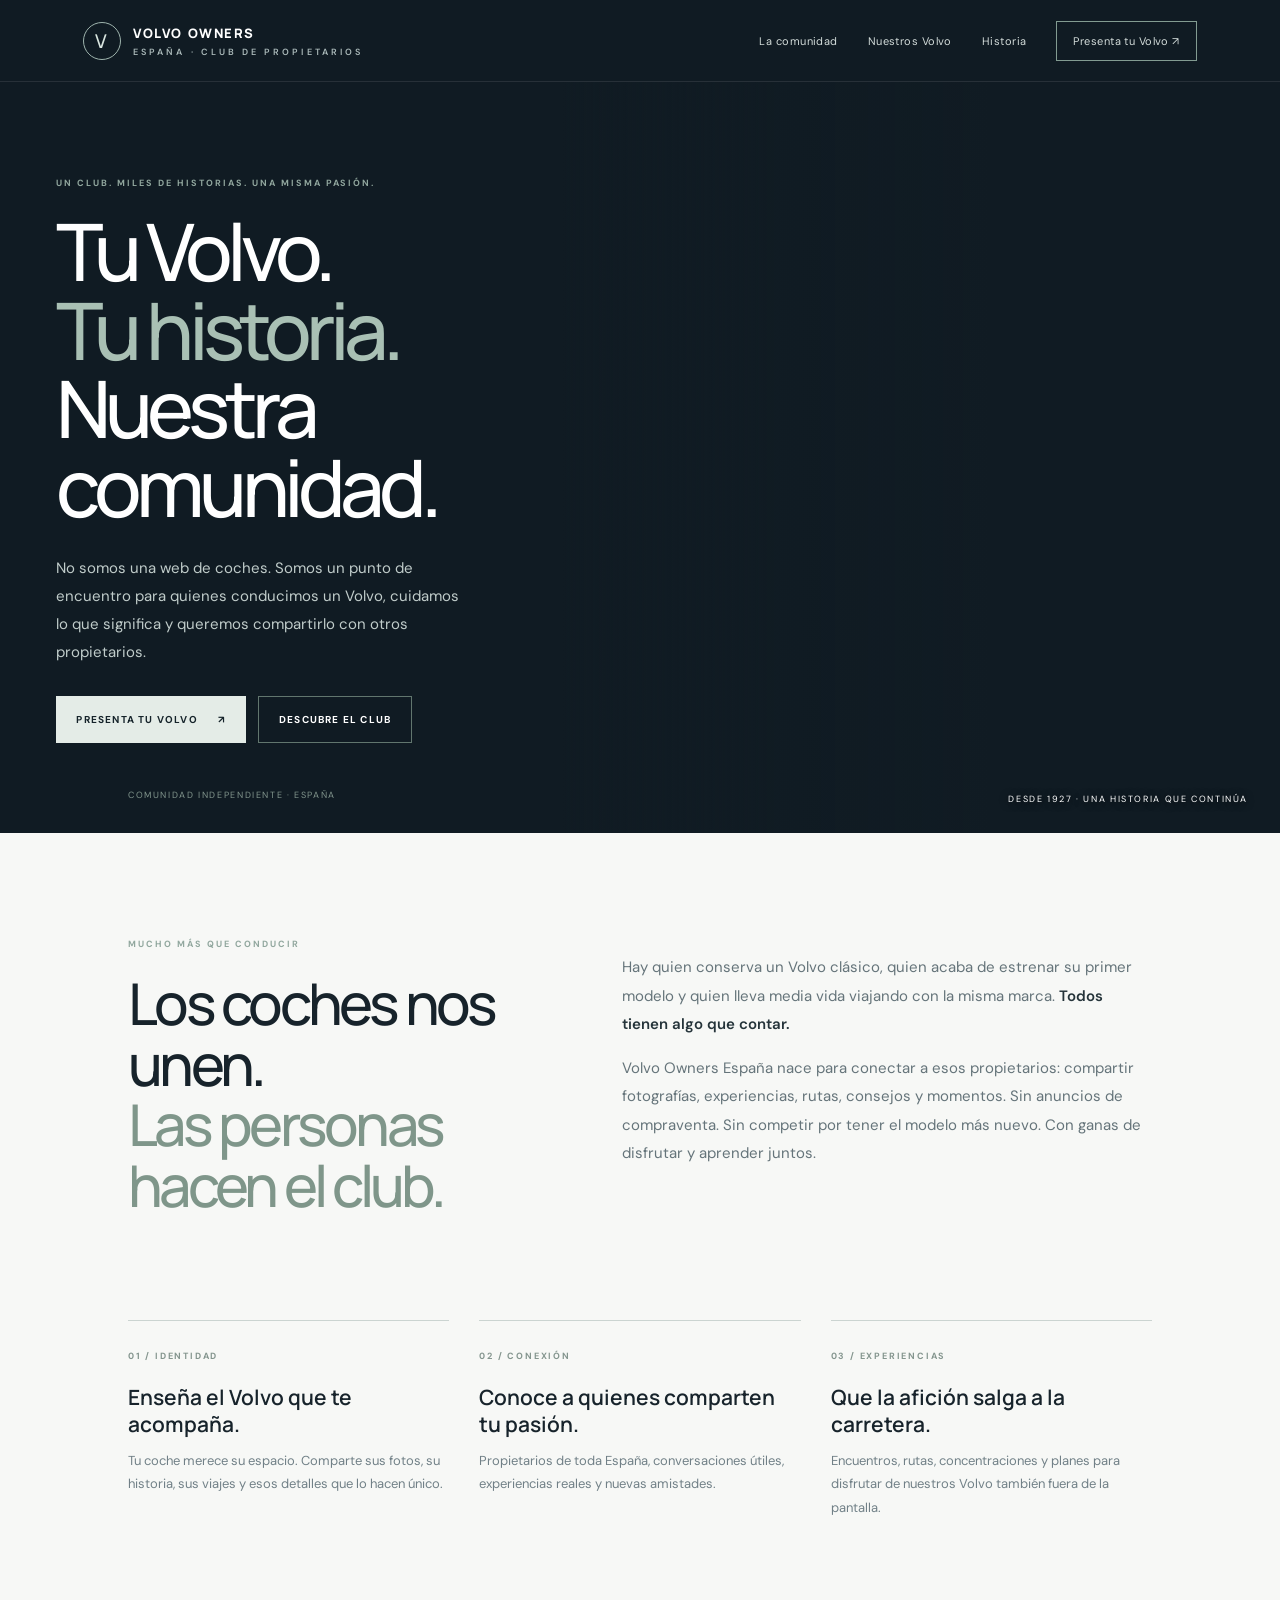
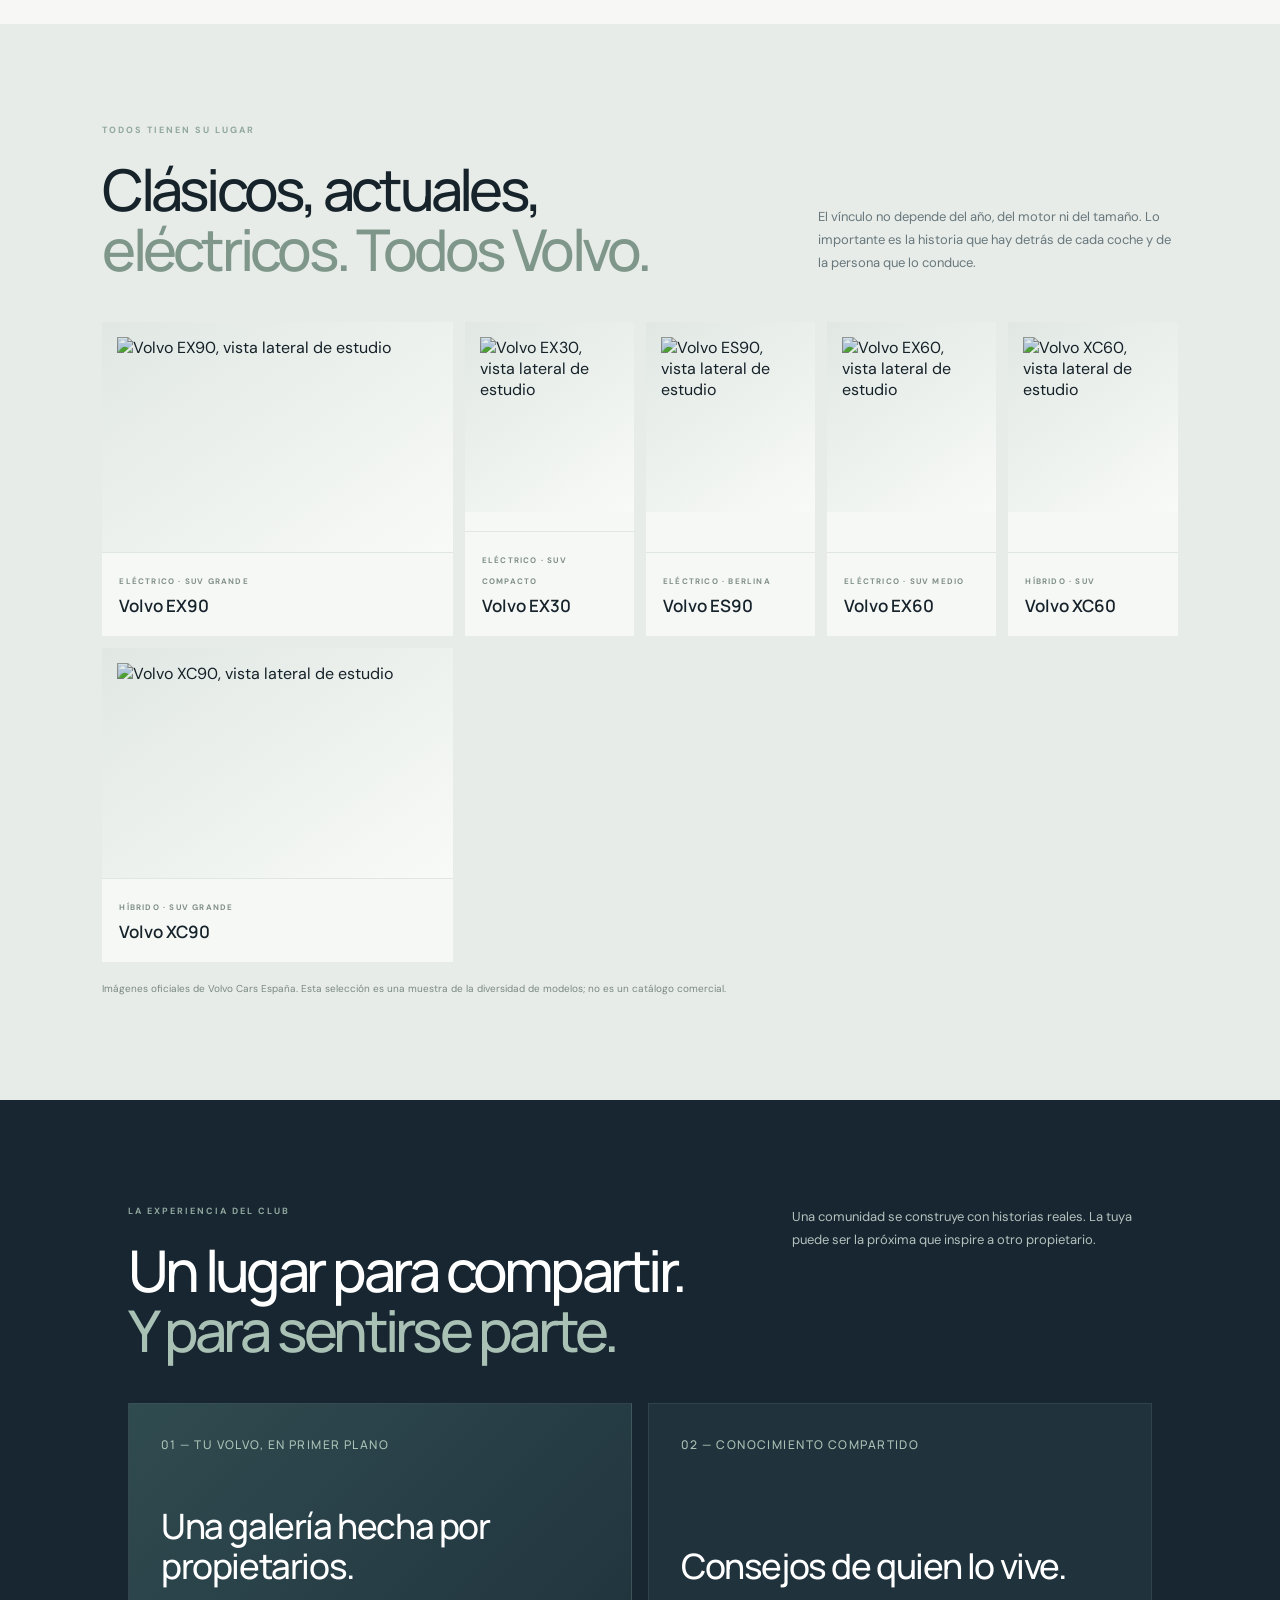
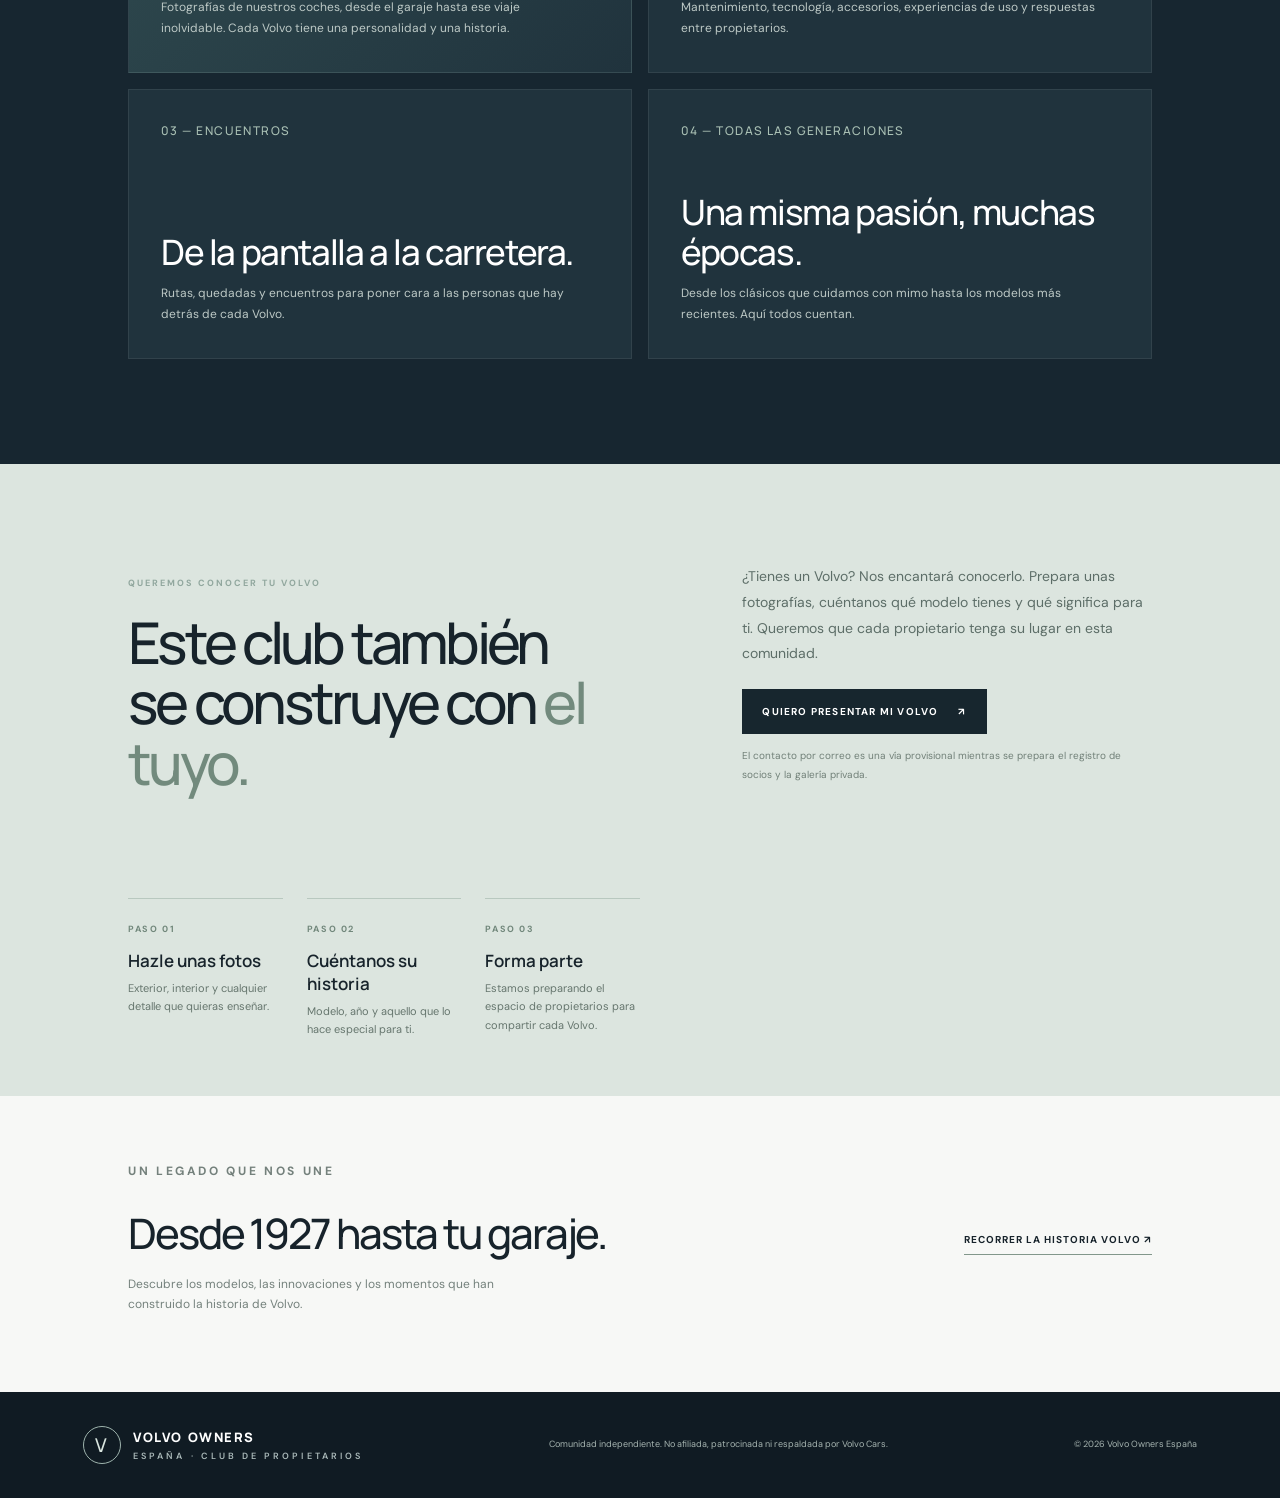
==== index.html @ e38f3e25 "Rediseñar portada como club de propietarios Volvo" ====
<!doctype html>
<html lang="es">
<head>
<meta charset="utf-8">
<meta name="viewport" content="width=device-width,initial-scale=1">
<meta name="theme-color" content="#101820">
<title>Volvo Owners España | El club de quienes conducen Volvo</title>
<meta name="description" content="Una comunidad independiente de propietarios Volvo en España. Comparte tu coche, descubre otros Volvo y conecta con personas que comparten tu pasión.">
<link rel="preconnect" href="https://fonts.googleapis.com">
<link rel="preconnect" href="https://fonts.gstatic.com" crossorigin>
<link href="https://fonts.googleapis.com/css2?family=DM+Sans:wght@400;500;600;700&family=Manrope:wght@400;500;600;700;800&display=swap" rel="stylesheet">
<style>
:root{--night:#101b23;--night2:#172630;--paper:#f2f4f3;--white:#fff;--ink:#17232b;--muted:#718087;--line:#dce2e2;--lime:#d7e5dd;--accent:#9bb8aa}
*{box-sizing:border-box}html{scroll-behavior:smooth}body{margin:0;background:var(--paper);color:var(--ink);font-family:'DM Sans',sans-serif}a{color:inherit}.top{height:82px;padding:0 6.5%;display:flex;align-items:center;justify-content:space-between;background:#101b23;color:#fff;border-bottom:1px solid #ffffff18}.brand{display:flex;align-items:center;gap:12px;text-decoration:none;font:800 13px Manrope;letter-spacing:.12em}.mark{width:38px;height:38px;border:1px solid #9eb4ad;border-radius:50%;display:grid;place-items:center;color:#d9e5df;font:500 19px Manrope}.brand small{display:block;font:600 9px 'DM Sans';letter-spacing:.34em;margin-top:4px;color:#aab9b9}.top nav{display:flex;gap:30px;align-items:center}.top nav a{font-size:11px;text-decoration:none;color:#d3dcda;letter-spacing:.04em}.top nav a:hover{color:#fff}.nav-join{border:1px solid #829b91;padding:12px 16px}.hero{min-height:690px;background:var(--night);color:white;display:grid;grid-template-columns:.88fr 1.12fr;position:relative;overflow:hidden}.hero-copy{padding:95px 7vw 90px 10%;align-self:center;position:relative;z-index:1}.eyebrow{font-size:9px;letter-spacing:.22em;font-weight:700;color:#91a79e;margin:0 0 23px}.hero h1{font:500 clamp(48px,6.2vw,86px)/.99 Manrope;letter-spacing:-.075em;margin:0;max-width:640px}.hero h1 em{font-style:normal;color:#a9c0b4}.hero-lead{font-size:15px;line-height:1.85;color:#c0ccca;max-width:430px;margin:29px 0 30px}.actions{display:flex;flex-wrap:wrap;gap:12px}.btn{display:inline-flex;align-items:center;justify-content:center;gap:20px;text-decoration:none;padding:16px 20px;font-size:10px;font-weight:700;letter-spacing:.12em;text-transform:uppercase;transition:.2s}.btn-light{background:#e4ece7;color:#15232a}.btn-light:hover{background:#fff;transform:translateY(-2px)}.btn-ghost{border:1px solid #61766e;color:white}.btn-ghost:hover{background:#ffffff12}.hero-photo{min-height:690px;position:relative;background:linear-gradient(90deg,#101b23 0%,#101b2322 28%,#101b2300 60%),url('https://www.volvocars.com/images/cs/v3/assets/blt0feaa88e629251fc/bltdab5abfcf7d10880/66cd8b4ad56cdaae959713f8/ov4-legacy-cars-hero-4x3.jpg?auto=avif&branch=prod_alias&format=webp&iar=0&imdensity=1&quality=85&w=3840') center/cover no-repeat}.photo-label{position:absolute;bottom:28px;right:32px;color:#fff;font-size:9px;letter-spacing:.18em;text-shadow:0 1px 8px #000}.hero-index{position:absolute;bottom:32px;left:10%;font-size:9px;letter-spacing:.18em;color:#82968d}.manifesto{padding:105px 10%;display:grid;grid-template-columns:.85fr 1.15fr;gap:10%;align-items:start;background:#f7f8f6}.manifesto h2,.section-head h2,.invite h2{font:500 clamp(36px,4.5vw,62px)/1.05 Manrope;letter-spacing:-.065em;margin:0}.manifesto h2 em,.section-head h2 em{font-style:normal;color:#7f968a}.manifesto-copy{font-size:15px;line-height:1.9;color:#65747a;max-width:580px}.manifesto-copy strong{color:#25343a;font-weight:600}.principles{padding:0 10% 105px;display:grid;grid-template-columns:repeat(3,1fr);gap:30px;background:#f7f8f6}.principle{border-top:1px solid #cbd4d1;padding-top:22px}.principle span{font-size:9px;letter-spacing:.2em;color:#84958e;font-weight:700}.principle h3{font:600 21px/1.3 Manrope;margin:20px 0 10px}.principle p{font-size:13px;line-height:1.8;color:#718087;margin:0}.showcase{background:#e7ece9;padding:100px 8% 105px}.section-head{display:flex;justify-content:space-between;align-items:end;gap:45px;margin-bottom:42px}.section-head>p{max-width:360px;font-size:13px;line-height:1.8;color:#68777b;margin:0 0 5px}.car-grid{display:grid;grid-template-columns:repeat(6,1fr);gap:12px}.car-tile{background:#f6f8f6;min-width:0;display:flex;flex-direction:column;justify-content:space-between;overflow:hidden}.car-tile:nth-child(1),.car-tile:nth-child(6){grid-column:span 2}.car-tile:nth-child(2),.car-tile:nth-child(3),.car-tile:nth-child(4),.car-tile:nth-child(5){grid-column:span 1}.car-img{height:190px;padding:15px;display:flex;align-items:center;justify-content:center;background:linear-gradient(145deg,#e1e8e4,#f8faf8)}.car-tile:nth-child(1) .car-img,.car-tile:nth-child(6) .car-img{height:230px}.car-img img{width:100%;height:100%;object-fit:contain;mix-blend-mode:multiply}.car-caption{padding:15px 17px 19px;border-top:1px solid #e0e6e2}.car-caption small{font-size:8px;color:#819087;letter-spacing:.15em;font-weight:700}.car-caption b{display:block;font:600 17px Manrope;margin-top:5px}.showcase-note{font-size:10px;color:#7b8983;margin:20px 0 0}.community{padding:105px 10%;background:var(--night2);color:white}.community .section-head{align-items:start}.community .section-head h2{max-width:600px}.community .section-head h2 em{color:#a9c0b4}.community .section-head>p{color:#b4c2be}.community-grid{display:grid;grid-template-columns:1fr 1fr;gap:16px}.community-card{min-height:270px;padding:32px;background:#20333d;border:1px solid #ffffff13;display:flex;flex-direction:column;justify-content:space-between}.community-card.large{background:linear-gradient(135deg,#304b50,#20333d)}.community-card .number{font:500 12px Manrope;color:#a9c0b4;letter-spacing:.12em}.community-card h3{font:500 clamp(24px,3vw,35px)/1.15 Manrope;letter-spacing:-.04em;margin:0 0 10px}.community-card p{font-size:12px;line-height:1.8;color:#bdc9c6;max-width:420px;margin:0}.invite{margin:0;padding:100px 10%;display:grid;grid-template-columns:1fr .8fr;gap:10%;align-items:center;background:#dce5df}.invite h2{max-width:580px}.invite h2 em{font-style:normal;color:#728a7d}.invite-copy p{font-size:14px;line-height:1.85;color:#5d6e68;margin:0 0 22px}.invite .btn{background:#17262e;color:white}.steps{display:grid;grid-template-columns:repeat(3,1fr);gap:24px;margin-top:48px}.step{border-top:1px solid #b8c8bf;padding-top:17px}.step b{font-size:9px;letter-spacing:.18em;color:#71877b}.step h3{font:600 17px Manrope;margin:12px 0 7px}.step p{font-size:11px;line-height:1.7;color:#66766e;margin:0}.history-strip{padding:65px 10%;display:flex;align-items:center;justify-content:space-between;gap:35px;background:#f7f8f6}.history-strip h2{font:500 clamp(27px,3.5vw,42px) Manrope;letter-spacing:-.05em;margin:0}.history-strip p{font-size:12px;line-height:1.7;color:#74817c;max-width:390px}.history-strip a{white-space:nowrap;text-decoration:none;border-bottom:1px solid #82978b;padding:0 0 8px;font-size:10px;font-weight:700;letter-spacing:.1em}footer{background:#101b23;color:#fff;padding:34px 6.5%;display:flex;align-items:center;justify-content:space-between;gap:20px}footer p,footer small{font-size:9px;color:#a6b4b0;line-height:1.7}footer .brand{flex-shrink:0}
@media(max-width:900px){.hero{grid-template-columns:1fr}.hero-copy{padding:80px 8% 70px}.hero-photo{min-height:420px;background-position:center}.hero-index{left:8%}.manifesto{padding:80px 8%;grid-template-columns:1fr;gap:25px}.principles{padding:0 8% 80px}.showcase,.community{padding:80px 7%}.car-grid{grid-template-columns:repeat(2,1fr)}.car-tile:nth-child(n){grid-column:span 1}.car-img,.car-tile:nth-child(n) .car-img{height:190px}.invite{padding:80px 8%;grid-template-columns:1fr;gap:30px}.history-strip{padding:55px 8%}}@media(max-width:620px){.top{height:72px;padding:0 5%}.top nav{gap:12px}.top nav a:not(.nav-join){display:none}.nav-join{padding:10px 12px}.hero-copy{padding:70px 7% 65px}.hero h1{font-size:54px}.hero-photo{min-height:310px}.hero-index{bottom:20px}.manifesto{padding:70px 7%}.principles{grid-template-columns:1fr;padding:0 7% 70px;gap:26px}.showcase,.community{padding:70px 6%}.section-head{display:block}.section-head>p{margin-top:20px}.car-grid{gap:9px}.car-img,.car-tile:nth-child(n) .car-img{height:125px;padding:8px}.car-caption{padding:12px}.car-caption b{font-size:14px}.community-grid{grid-template-columns:1fr}.community-card{min-height:220px;padding:25px}.invite{padding:70px 7%}.steps{grid-template-columns:1fr;gap:22px;margin-top:35px}.history-strip{display:block;padding:50px 7%}.history-strip p{margin:14px 0 24px}footer{padding:28px 6%;display:block}footer p{margin:22px 0 8px}}
</style>
</head>
<body>
<header class="top">
<a class="brand" href="index.html" aria-label="Volvo Owners España, inicio"><span class="mark">V</span><span>VOLVO OWNERS<small>ESPAÑA · CLUB DE PROPIETARIOS</small></span></a>
<nav aria-label="Navegación principal"><a href="#comunidad">La comunidad</a><a href="#volvos">Nuestros Volvo</a><a href="historia.html">Historia</a><a class="nav-join" href="#presenta">Presenta tu Volvo ↗</a></nav>
</header>
<main>
<section class="hero">
<div class="hero-copy"><p class="eyebrow">UN CLUB. MILES DE HISTORIAS. UNA MISMA PASIÓN.</p><h1>Tu Volvo.<br><em>Tu historia.</em><br>Nuestra comunidad.</h1><p class="hero-lead">No somos una web de coches. Somos un punto de encuentro para quienes conducimos un Volvo, cuidamos lo que significa y queremos compartirlo con otros propietarios.</p><div class="actions"><a class="btn btn-light" href="#presenta">Presenta tu Volvo <span>↗</span></a><a class="btn btn-ghost" href="#comunidad">Descubre el club</a></div></div>
<div class="hero-photo" role="img" aria-label="Imagen histórica de Volvo, símbolo del legado que une a sus propietarios"><span class="photo-label">DESDE 1927 · UNA HISTORIA QUE CONTINÚA</span></div>
<div class="hero-index">COMUNIDAD INDEPENDIENTE · ESPAÑA</div>
</section>
<section class="manifesto" id="comunidad"><div><p class="eyebrow">MUCHO MÁS QUE CONDUCIR</p><h2>Los coches nos unen.<br><em>Las personas hacen el club.</em></h2></div><div class="manifesto-copy"><p>Hay quien conserva un Volvo clásico, quien acaba de estrenar su primer modelo y quien lleva media vida viajando con la misma marca. <strong>Todos tienen algo que contar.</strong></p><p>Volvo Owners España nace para conectar a esos propietarios: compartir fotografías, experiencias, rutas, consejos y momentos. Sin anuncios de compraventa. Sin competir por tener el modelo más nuevo. Con ganas de disfrutar y aprender juntos.</p></div></section>
<section class="principles"><article class="principle"><span>01 / IDENTIDAD</span><h3>Enseña el Volvo que te acompaña.</h3><p>Tu coche merece su espacio. Comparte sus fotos, su historia, sus viajes y esos detalles que lo hacen único.</p></article><article class="principle"><span>02 / CONEXIÓN</span><h3>Conoce a quienes comparten tu pasión.</h3><p>Propietarios de toda España, conversaciones útiles, experiencias reales y nuevas amistades.</p></article><article class="principle"><span>03 / EXPERIENCIAS</span><h3>Que la afición salga a la carretera.</h3><p>Encuentros, rutas, concentraciones y planes para disfrutar de nuestros Volvo también fuera de la pantalla.</p></article></section>
<section class="showcase" id="volvos"><div class="section-head"><div><p class="eyebrow">TODOS TIENEN SU LUGAR</p><h2>Clásicos, actuales,<br><em>eléctricos. Todos Volvo.</em></h2></div><p>El vínculo no depende del año, del motor ni del tamaño. Lo importante es la historia que hay detrás de cada coche y de la persona que lo conduce.</p></div>
<div class="car-grid">
<article class="car-tile"><div class="car-img"><img src="https://wizz.volvocars.com/images/2027/356/exterior/studio/standardizedSideView/transparent_exterior-studio-standardizedSideView_A5F3E2D37F499A81E35540F6290CB43286C96C6E.png?client=car-configurator&w=3840" alt="Volvo EX90, vista lateral de estudio" loading="lazy"></div><div class="car-caption"><small>ELÉCTRICO · SUV GRANDE</small><b>Volvo EX90</b></div></article>
<article class="car-tile"><div class="car-img"><img src="https://wizz.volvocars.com/images/2027/416/exterior/studio/standardizedSideView/transparent_exterior-studio-standardizedSideView_6E1514292DFDCAF2480534907B621E791B9275C9.png?client=car-configurator&w=3840" alt="Volvo EX30, vista lateral de estudio" loading="lazy"></div><div class="car-caption"><small>ELÉCTRICO · SUV COMPACTO</small><b>Volvo EX30</b></div></article>
<article class="car-tile"><div class="car-img"><img src="https://wizz.volvocars.com/images/2027/334/exterior/studio/standardizedSideView/transparent_exterior-studio-standardizedSideView_2DF04F2484C7846994DF420BFF574FE99A2AD911.png?client=pdps&w=3840" alt="Volvo ES90, vista lateral de estudio" loading="lazy"></div><div class="car-caption"><small>ELÉCTRICO · BERLINA</small><b>Volvo ES90</b></div></article>
<article class="car-tile"><div class="car-img"><img src="https://wizz.volvocars.com/images/2027/516/exterior/studio/standardizedSideView/transparent_exterior-studio-standardizedSideView_BDD42A8DBD006CE727FEAC08BDAF67801DA94134.png?client=car-configurator&w=3840" alt="Volvo EX60, vista lateral de estudio" loading="lazy"></div><div class="car-caption"><small>ELÉCTRICO · SUV MEDIO</small><b>Volvo EX60</b></div></article>
<article class="car-tile"><div class="car-img"><img src="https://wizz.volvocars.com/images/2027/246/exterior/studio/standardizedSideView/transparent_exterior-studio-standardizedSideView_23B22360316F2660650507431C4A3C4242870DC3.png?client=car-configurator&w=3840" alt="Volvo XC60, vista lateral de estudio" loading="lazy"></div><div class="car-caption"><small>HÍBRIDO · SUV</small><b>Volvo XC60</b></div></article>
<article class="car-tile"><div class="car-img"><img src="https://wizz.volvocars.com/images/2027/256/exterior/studio/standardizedSideView/transparent_exterior-studio-standardizedSideView_679869811A0976D7E57E8FB1F49426ED2F8F3D97.png?client=car-configurator&w=3840" alt="Volvo XC90, vista lateral de estudio" loading="lazy"></div><div class="car-caption"><small>HÍBRIDO · SUV GRANDE</small><b>Volvo XC90</b></div></article>
</div><p class="showcase-note">Imágenes oficiales de Volvo Cars España. Esta selección es una muestra de la diversidad de modelos; no es un catálogo comercial.</p></section>
<section class="community"><div class="section-head"><div><p class="eyebrow">LA EXPERIENCIA DEL CLUB</p><h2>Un lugar para compartir.<br><em>Y para sentirse parte.</em></h2></div><p>Una comunidad se construye con historias reales. La tuya puede ser la próxima que inspire a otro propietario.</p></div>
<div class="community-grid"><article class="community-card large"><span class="number">01 — TU VOLVO, EN PRIMER PLANO</span><div><h3>Una galería hecha por propietarios.</h3><p>Fotografías de nuestros coches, desde el garaje hasta ese viaje inolvidable. Cada Volvo tiene una personalidad y una historia.</p></div></article><article class="community-card"><span class="number">02 — CONOCIMIENTO COMPARTIDO</span><div><h3>Consejos de quien lo vive.</h3><p>Mantenimiento, tecnología, accesorios, experiencias de uso y respuestas entre propietarios.</p></div></article><article class="community-card"><span class="number">03 — ENCUENTROS</span><div><h3>De la pantalla a la carretera.</h3><p>Rutas, quedadas y encuentros para poner cara a las personas que hay detrás de cada Volvo.</p></div></article><article class="community-card"><span class="number">04 — TODAS LAS GENERACIONES</span><div><h3>Una misma pasión, muchas épocas.</h3><p>Desde los clásicos que cuidamos con mimo hasta los modelos más recientes. Aquí todos cuentan.</p></div></article></div></section>
<section class="invite" id="presenta"><div><p class="eyebrow">QUEREMOS CONOCER TU VOLVO</p><h2>Este club también<br>se construye con <em>el tuyo.</em></h2></div><div class="invite-copy"><p>¿Tienes un Volvo? Nos encantará conocerlo. Prepara unas fotografías, cuéntanos qué modelo tienes y qué significa para ti. Queremos que cada propietario tenga su lugar en esta comunidad.</p><a class="btn" href="mailto:volvoownersespana@gmail.com?subject=Quiero%20presentar%20mi%20Volvo">Quiero presentar mi Volvo <span>↗</span></a><p style="font-size:10px;color:#718078;margin-top:13px">El contacto por correo es una vía provisional mientras se prepara el registro de socios y la galería privada.</p></div>
<div class="steps"><article class="step"><b>PASO 01</b><h3>Hazle unas fotos</h3><p>Exterior, interior y cualquier detalle que quieras enseñar.</p></article><article class="step"><b>PASO 02</b><h3>Cuéntanos su historia</h3><p>Modelo, año y aquello que lo hace especial para ti.</p></article><article class="step"><b>PASO 03</b><h3>Forma parte</h3><p>Estamos preparando el espacio de propietarios para compartir cada Volvo.</p></article></div>
</section>
<section class="history-strip"><div><p class="eyebrow">UN LEGADO QUE NOS UNE</p><h2>Desde 1927 hasta tu garaje.</h2><p>Descubre los modelos, las innovaciones y los momentos que han construido la historia de Volvo.</p></div><a href="historia.html">RECORRER LA HISTORIA VOLVO ↗</a></section>
</main>
<footer><a class="brand" href="index.html"><span class="mark">V</span><span>VOLVO OWNERS<small>ESPAÑA · CLUB DE PROPIETARIOS</small></span></a><p>Comunidad independiente. No afiliada, patrocinada ni respaldada por Volvo Cars.</p><small>© 2026 Volvo Owners España</small></footer>
</body></html>
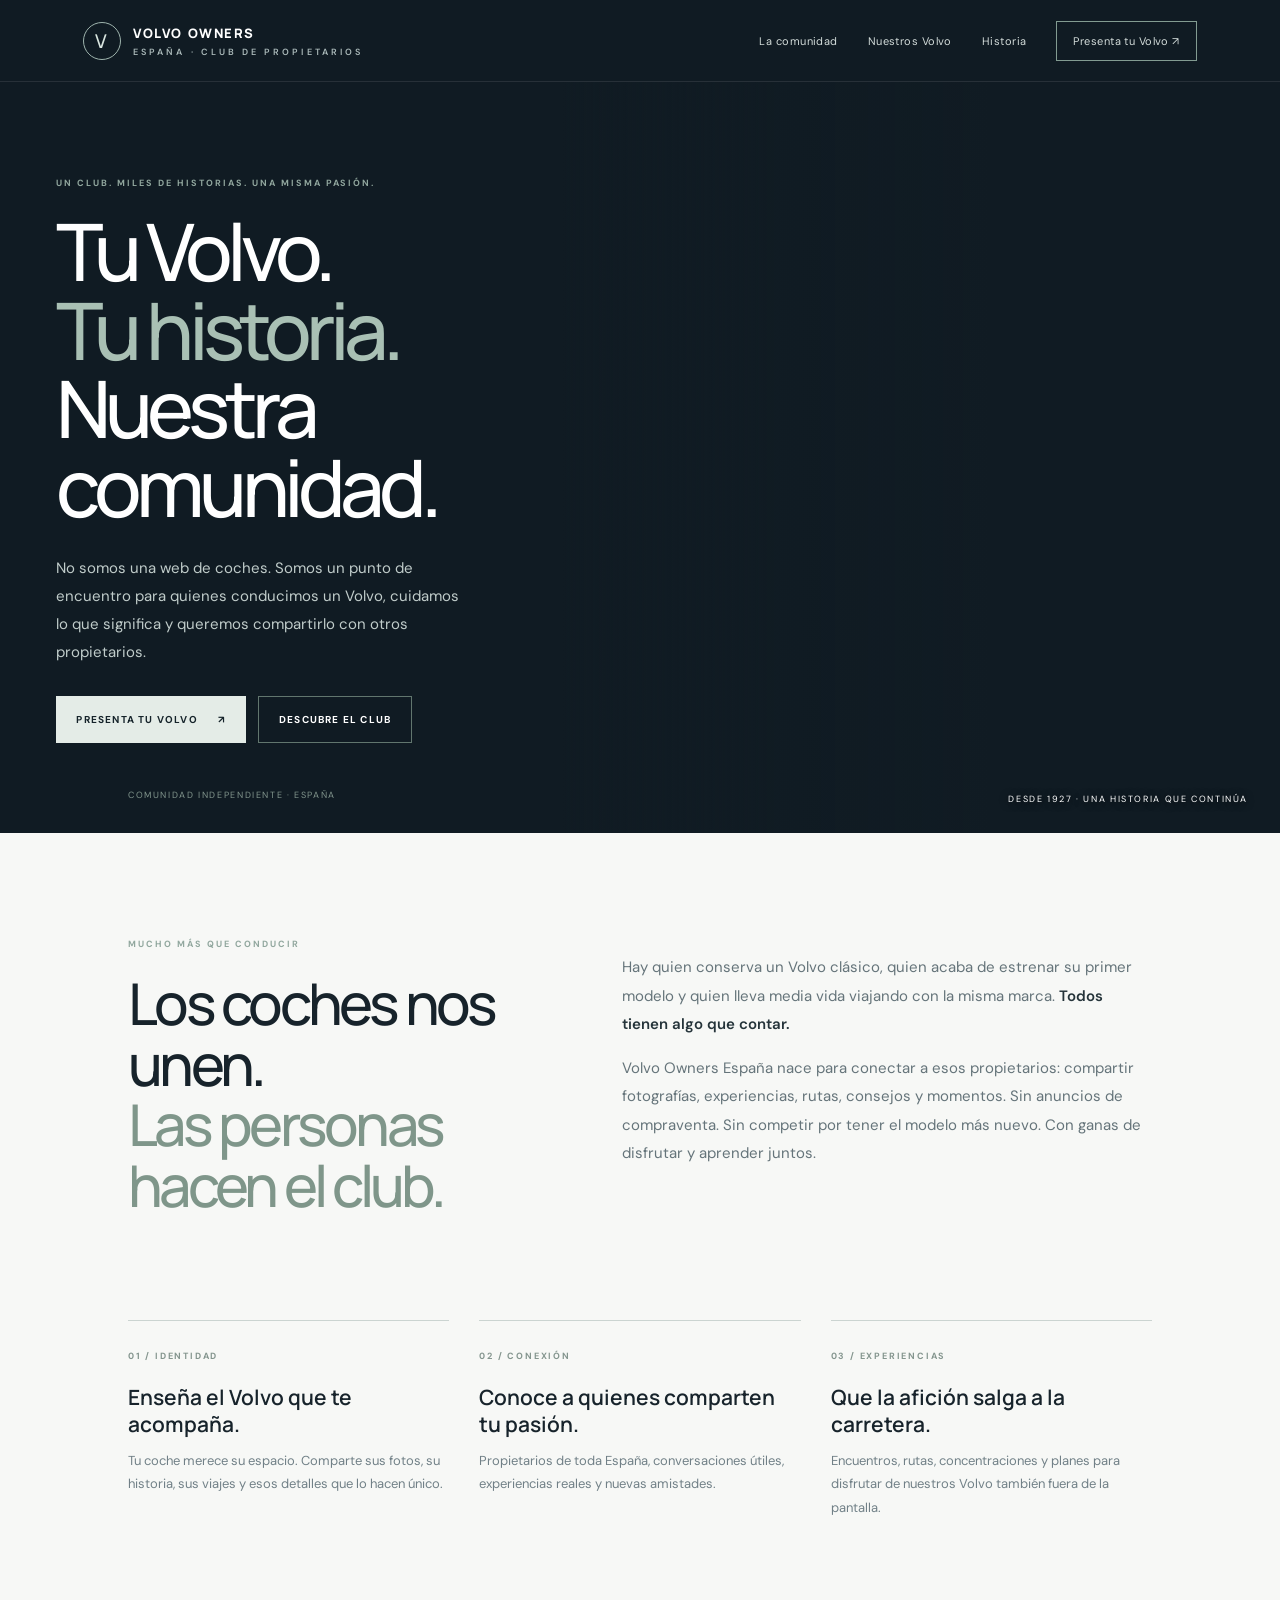
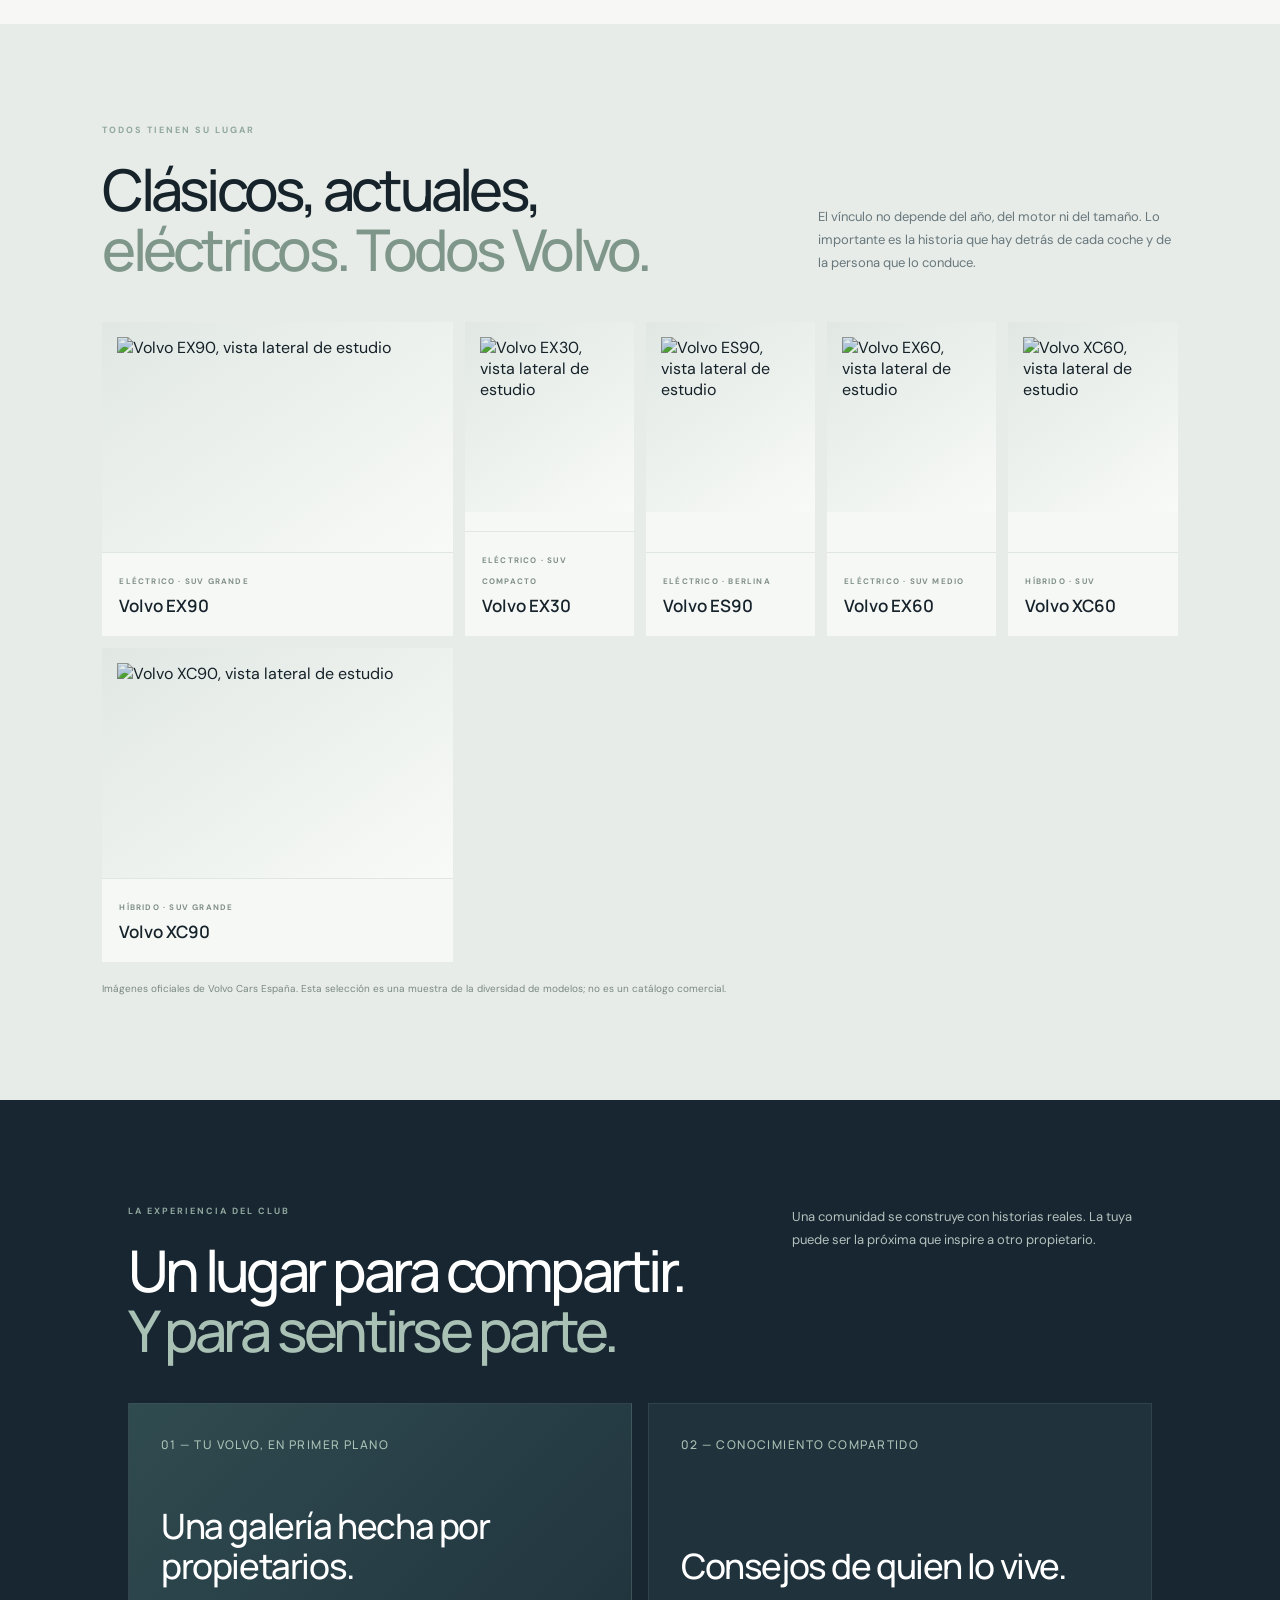
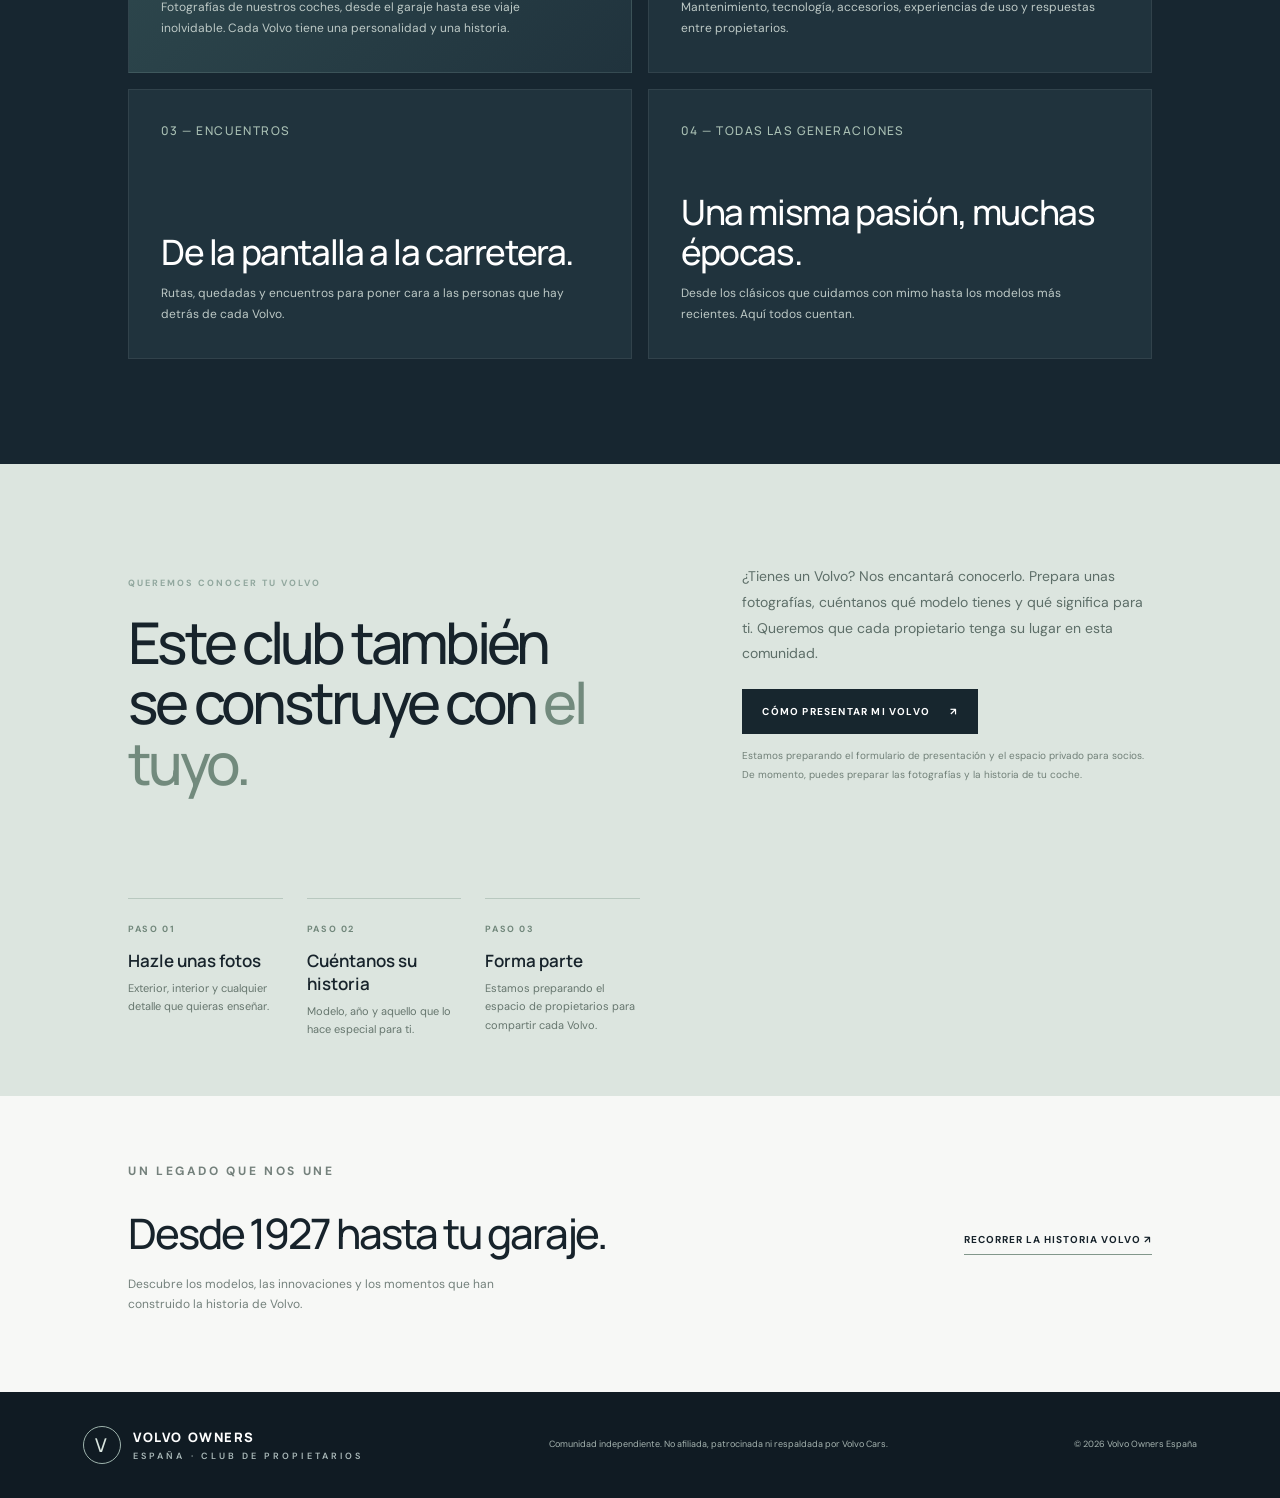
==== commit 351c2758: "Ajustar llamada a presentar Volvo sin contacto provisional" ====
--- a/index.html
+++ b/index.html
@@ -39,8 +39,8 @@
 </div><p class="showcase-note">Imágenes oficiales de Volvo Cars España. Esta selección es una muestra de la diversidad de modelos; no es un catálogo comercial.</p></section>
 <section class="community"><div class="section-head"><div><p class="eyebrow">LA EXPERIENCIA DEL CLUB</p><h2>Un lugar para compartir.<br><em>Y para sentirse parte.</em></h2></div><p>Una comunidad se construye con historias reales. La tuya puede ser la próxima que inspire a otro propietario.</p></div>
 <div class="community-grid"><article class="community-card large"><span class="number">01 — TU VOLVO, EN PRIMER PLANO</span><div><h3>Una galería hecha por propietarios.</h3><p>Fotografías de nuestros coches, desde el garaje hasta ese viaje inolvidable. Cada Volvo tiene una personalidad y una historia.</p></div></article><article class="community-card"><span class="number">02 — CONOCIMIENTO COMPARTIDO</span><div><h3>Consejos de quien lo vive.</h3><p>Mantenimiento, tecnología, accesorios, experiencias de uso y respuestas entre propietarios.</p></div></article><article class="community-card"><span class="number">03 — ENCUENTROS</span><div><h3>De la pantalla a la carretera.</h3><p>Rutas, quedadas y encuentros para poner cara a las personas que hay detrás de cada Volvo.</p></div></article><article class="community-card"><span class="number">04 — TODAS LAS GENERACIONES</span><div><h3>Una misma pasión, muchas épocas.</h3><p>Desde los clásicos que cuidamos con mimo hasta los modelos más recientes. Aquí todos cuentan.</p></div></article></div></section>
-<section class="invite" id="presenta"><div><p class="eyebrow">QUEREMOS CONOCER TU VOLVO</p><h2>Este club también<br>se construye con <em>el tuyo.</em></h2></div><div class="invite-copy"><p>¿Tienes un Volvo? Nos encantará conocerlo. Prepara unas fotografías, cuéntanos qué modelo tienes y qué significa para ti. Queremos que cada propietario tenga su lugar en esta comunidad.</p><a class="btn" href="mailto:volvoownersespana@gmail.com?subject=Quiero%20presentar%20mi%20Volvo">Quiero presentar mi Volvo <span>↗</span></a><p style="font-size:10px;color:#718078;margin-top:13px">El contacto por correo es una vía provisional mientras se prepara el registro de socios y la galería privada.</p></div>
-<div class="steps"><article class="step"><b>PASO 01</b><h3>Hazle unas fotos</h3><p>Exterior, interior y cualquier detalle que quieras enseñar.</p></article><article class="step"><b>PASO 02</b><h3>Cuéntanos su historia</h3><p>Modelo, año y aquello que lo hace especial para ti.</p></article><article class="step"><b>PASO 03</b><h3>Forma parte</h3><p>Estamos preparando el espacio de propietarios para compartir cada Volvo.</p></article></div>
+<section class="invite" id="presenta"><div><p class="eyebrow">QUEREMOS CONOCER TU VOLVO</p><h2>Este club también<br>se construye con <em>el tuyo.</em></h2></div><div class="invite-copy"><p>¿Tienes un Volvo? Nos encantará conocerlo. Prepara unas fotografías, cuéntanos qué modelo tienes y qué significa para ti. Queremos que cada propietario tenga su lugar en esta comunidad.</p><a class="btn" href="#pasos">Cómo presentar mi Volvo <span>↗</span></a><p style="font-size:10px;color:#718078;margin-top:13px">Estamos preparando el formulario de presentación y el espacio privado para socios. De momento, puedes preparar las fotografías y la historia de tu coche.</p></div>
+<div class="steps" id="pasos"><article class="step"><b>PASO 01</b><h3>Hazle unas fotos</h3><p>Exterior, interior y cualquier detalle que quieras enseñar.</p></article><article class="step"><b>PASO 02</b><h3>Cuéntanos su historia</h3><p>Modelo, año y aquello que lo hace especial para ti.</p></article><article class="step"><b>PASO 03</b><h3>Forma parte</h3><p>Estamos preparando el espacio de propietarios para compartir cada Volvo.</p></article></div>
 </section>
 <section class="history-strip"><div><p class="eyebrow">UN LEGADO QUE NOS UNE</p><h2>Desde 1927 hasta tu garaje.</h2><p>Descubre los modelos, las innovaciones y los momentos que han construido la historia de Volvo.</p></div><a href="historia.html">RECORRER LA HISTORIA VOLVO ↗</a></section>
 </main>
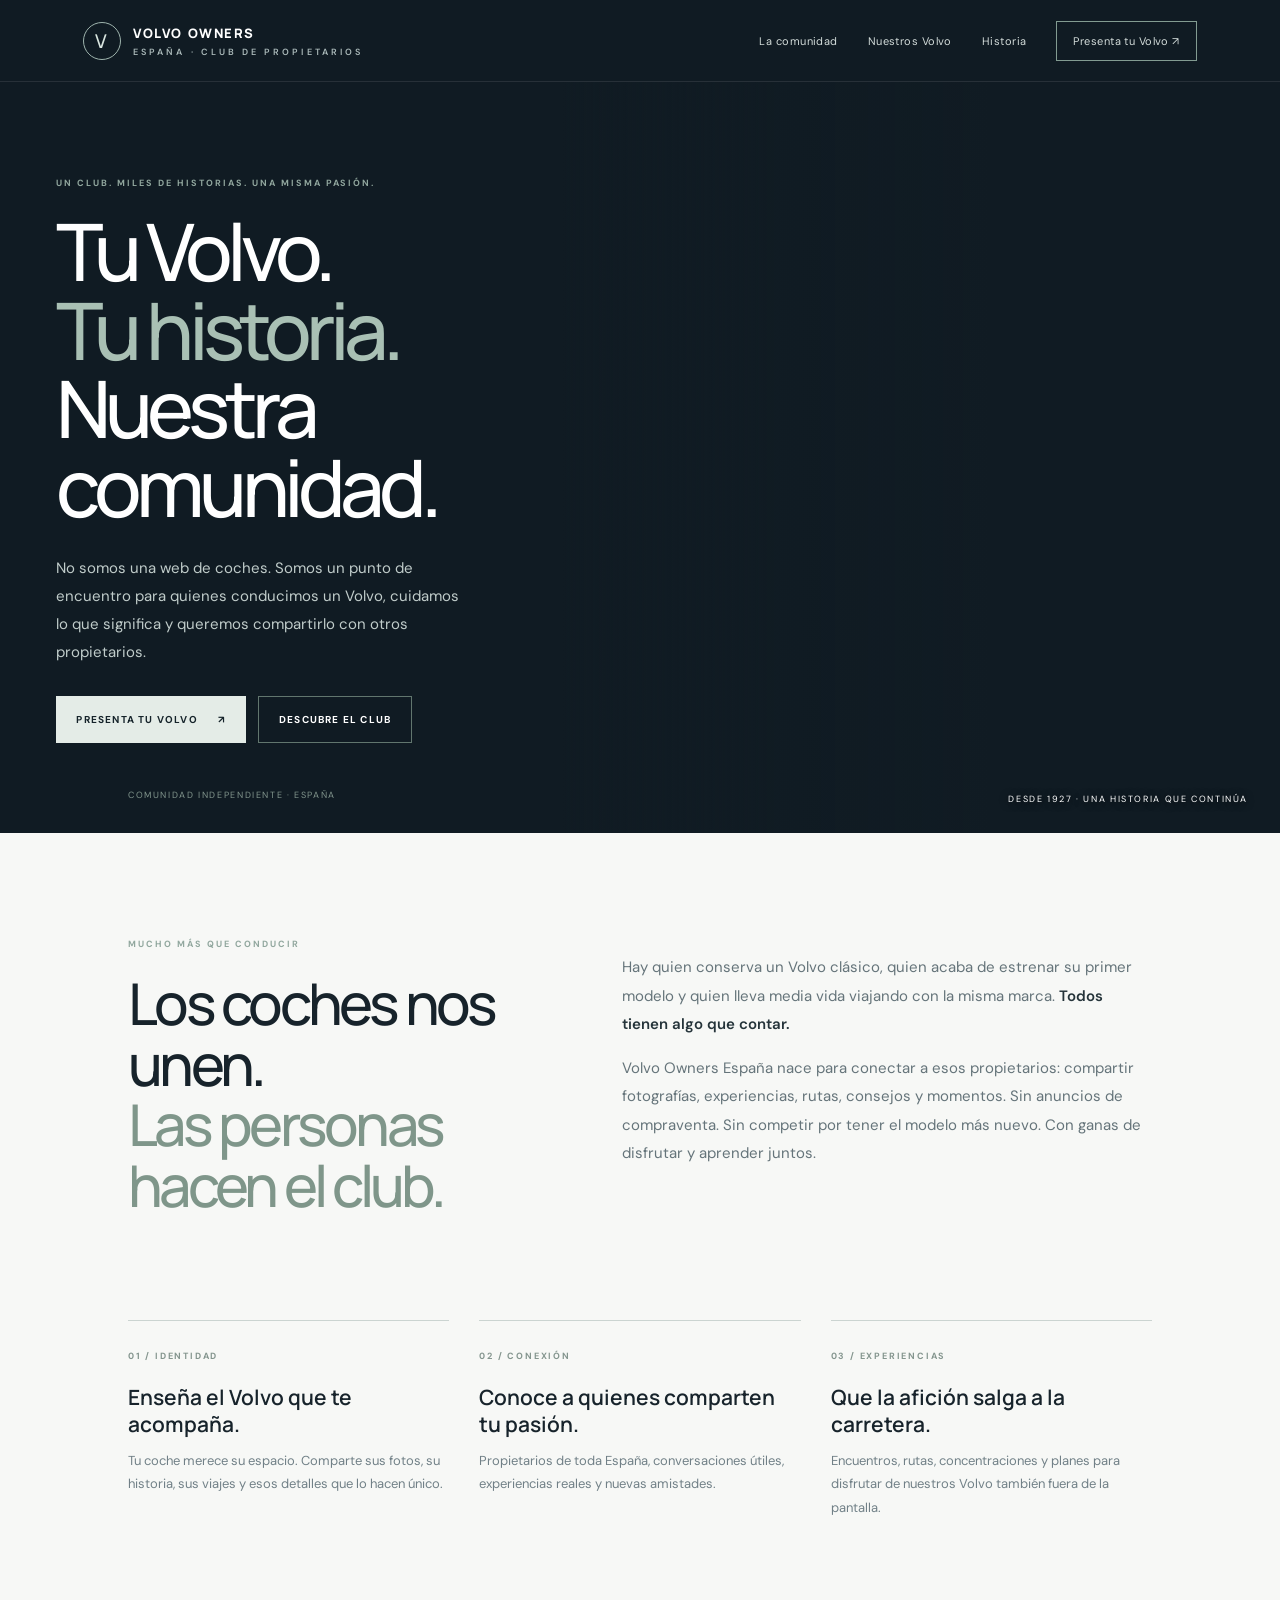
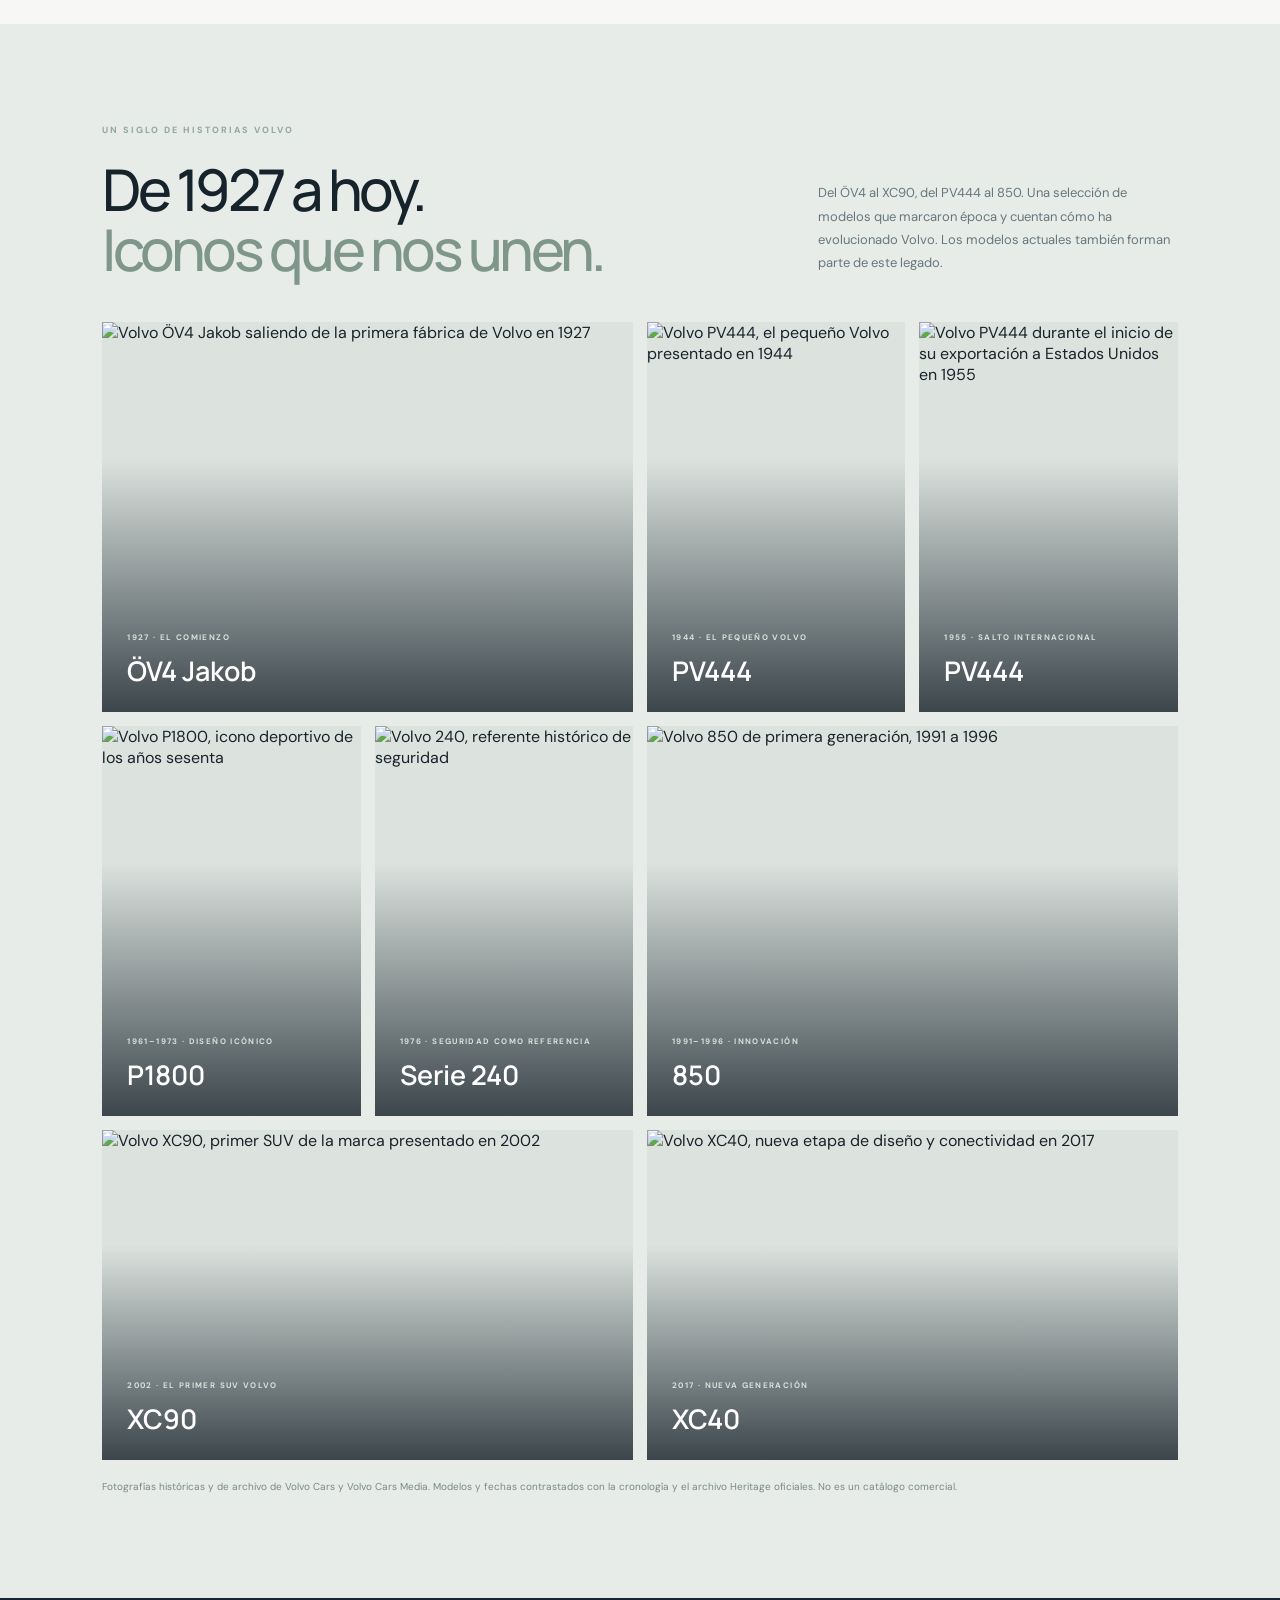
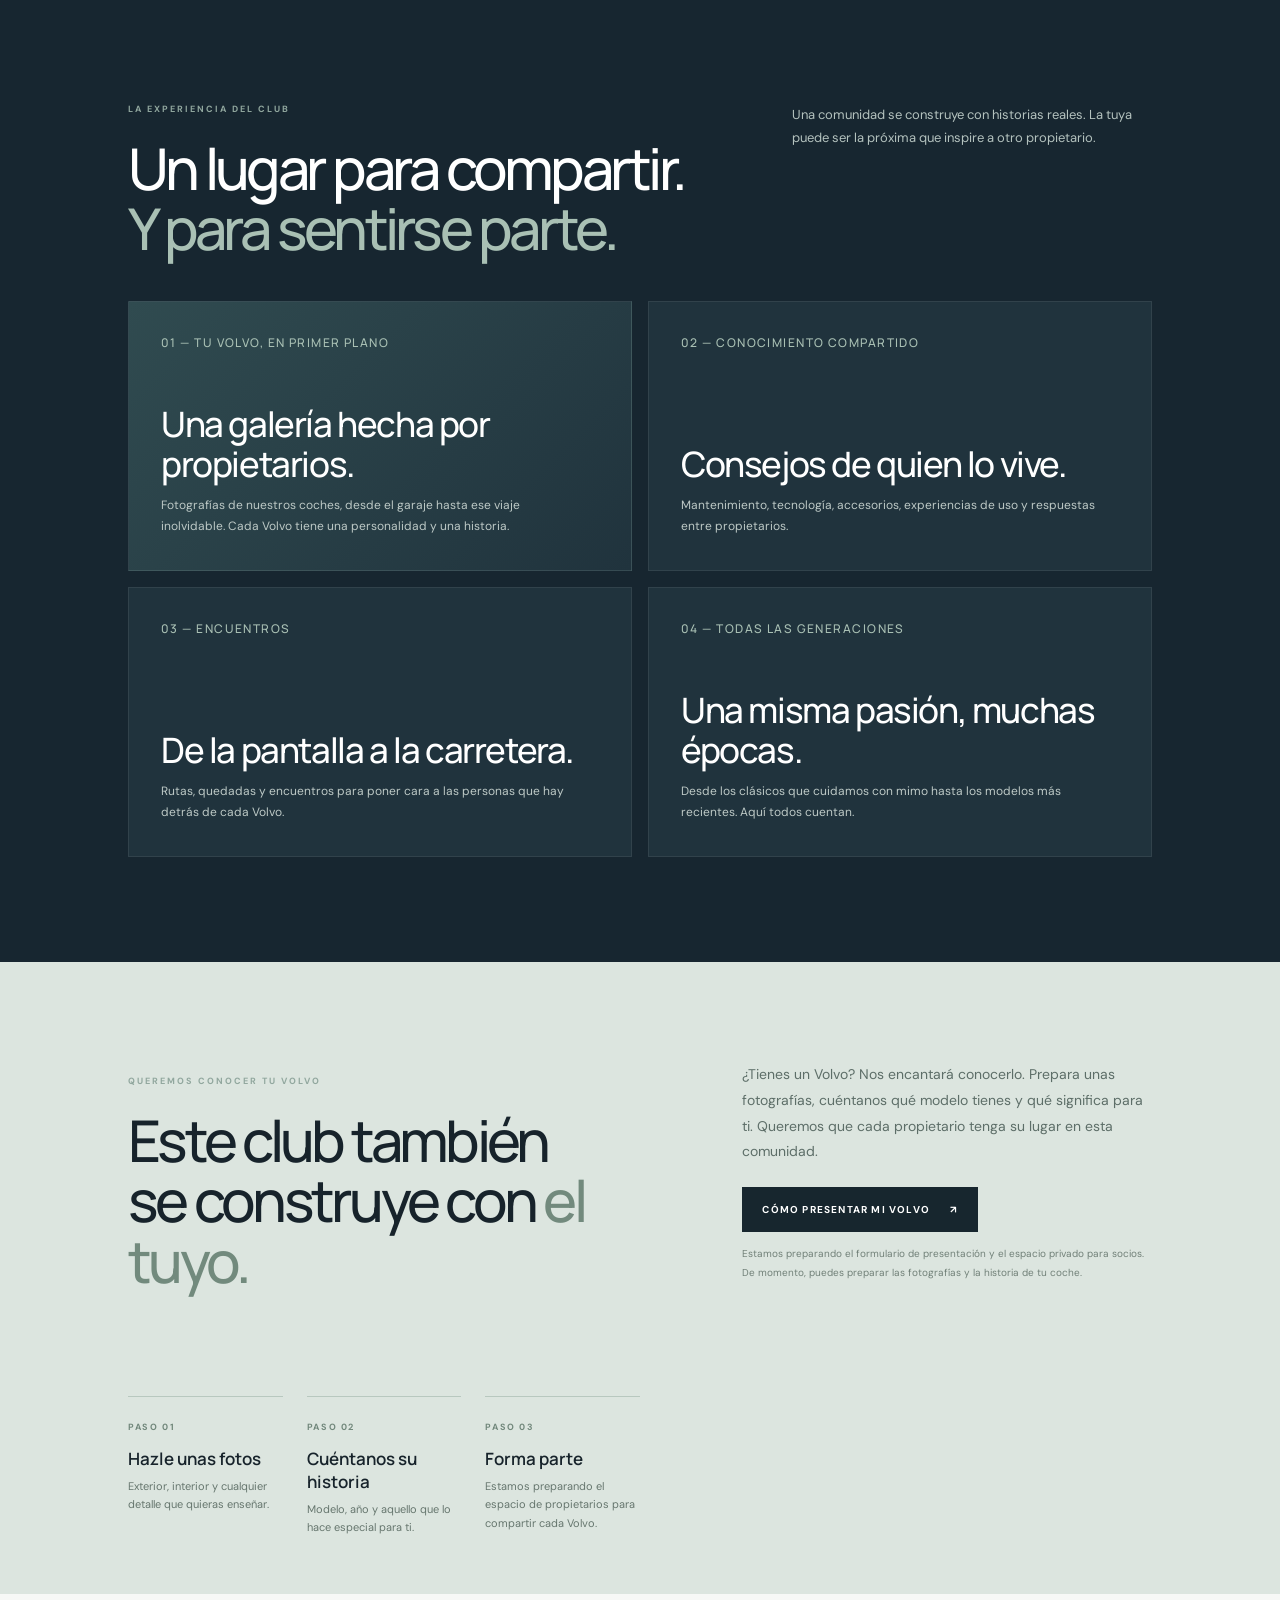
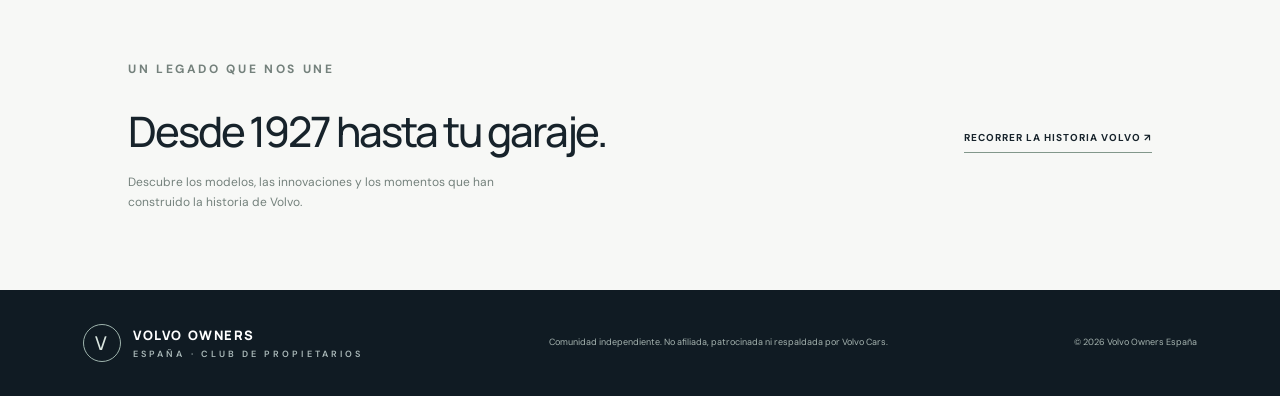
==== commit 6f410590: "Renovar galería Home con historia visual Volvo y modelos icónicos" ====
--- a/index.html
+++ b/index.html
@@ -11,8 +11,8 @@
 <link href="https://fonts.googleapis.com/css2?family=DM+Sans:wght@400;500;600;700&family=Manrope:wght@400;500;600;700;800&display=swap" rel="stylesheet">
 <style>
 :root{--night:#101b23;--night2:#172630;--paper:#f2f4f3;--white:#fff;--ink:#17232b;--muted:#718087;--line:#dce2e2;--lime:#d7e5dd;--accent:#9bb8aa}
-*{box-sizing:border-box}html{scroll-behavior:smooth}body{margin:0;background:var(--paper);color:var(--ink);font-family:'DM Sans',sans-serif}a{color:inherit}.top{height:82px;padding:0 6.5%;display:flex;align-items:center;justify-content:space-between;background:#101b23;color:#fff;border-bottom:1px solid #ffffff18}.brand{display:flex;align-items:center;gap:12px;text-decoration:none;font:800 13px Manrope;letter-spacing:.12em}.mark{width:38px;height:38px;border:1px solid #9eb4ad;border-radius:50%;display:grid;place-items:center;color:#d9e5df;font:500 19px Manrope}.brand small{display:block;font:600 9px 'DM Sans';letter-spacing:.34em;margin-top:4px;color:#aab9b9}.top nav{display:flex;gap:30px;align-items:center}.top nav a{font-size:11px;text-decoration:none;color:#d3dcda;letter-spacing:.04em}.top nav a:hover{color:#fff}.nav-join{border:1px solid #829b91;padding:12px 16px}.hero{min-height:690px;background:var(--night);color:white;display:grid;grid-template-columns:.88fr 1.12fr;position:relative;overflow:hidden}.hero-copy{padding:95px 7vw 90px 10%;align-self:center;position:relative;z-index:1}.eyebrow{font-size:9px;letter-spacing:.22em;font-weight:700;color:#91a79e;margin:0 0 23px}.hero h1{font:500 clamp(48px,6.2vw,86px)/.99 Manrope;letter-spacing:-.075em;margin:0;max-width:640px}.hero h1 em{font-style:normal;color:#a9c0b4}.hero-lead{font-size:15px;line-height:1.85;color:#c0ccca;max-width:430px;margin:29px 0 30px}.actions{display:flex;flex-wrap:wrap;gap:12px}.btn{display:inline-flex;align-items:center;justify-content:center;gap:20px;text-decoration:none;padding:16px 20px;font-size:10px;font-weight:700;letter-spacing:.12em;text-transform:uppercase;transition:.2s}.btn-light{background:#e4ece7;color:#15232a}.btn-light:hover{background:#fff;transform:translateY(-2px)}.btn-ghost{border:1px solid #61766e;color:white}.btn-ghost:hover{background:#ffffff12}.hero-photo{min-height:690px;position:relative;background:linear-gradient(90deg,#101b23 0%,#101b2322 28%,#101b2300 60%),url('https://www.volvocars.com/images/cs/v3/assets/blt0feaa88e629251fc/bltdab5abfcf7d10880/66cd8b4ad56cdaae959713f8/ov4-legacy-cars-hero-4x3.jpg?auto=avif&branch=prod_alias&format=webp&iar=0&imdensity=1&quality=85&w=3840') center/cover no-repeat}.photo-label{position:absolute;bottom:28px;right:32px;color:#fff;font-size:9px;letter-spacing:.18em;text-shadow:0 1px 8px #000}.hero-index{position:absolute;bottom:32px;left:10%;font-size:9px;letter-spacing:.18em;color:#82968d}.manifesto{padding:105px 10%;display:grid;grid-template-columns:.85fr 1.15fr;gap:10%;align-items:start;background:#f7f8f6}.manifesto h2,.section-head h2,.invite h2{font:500 clamp(36px,4.5vw,62px)/1.05 Manrope;letter-spacing:-.065em;margin:0}.manifesto h2 em,.section-head h2 em{font-style:normal;color:#7f968a}.manifesto-copy{font-size:15px;line-height:1.9;color:#65747a;max-width:580px}.manifesto-copy strong{color:#25343a;font-weight:600}.principles{padding:0 10% 105px;display:grid;grid-template-columns:repeat(3,1fr);gap:30px;background:#f7f8f6}.principle{border-top:1px solid #cbd4d1;padding-top:22px}.principle span{font-size:9px;letter-spacing:.2em;color:#84958e;font-weight:700}.principle h3{font:600 21px/1.3 Manrope;margin:20px 0 10px}.principle p{font-size:13px;line-height:1.8;color:#718087;margin:0}.showcase{background:#e7ece9;padding:100px 8% 105px}.section-head{display:flex;justify-content:space-between;align-items:end;gap:45px;margin-bottom:42px}.section-head>p{max-width:360px;font-size:13px;line-height:1.8;color:#68777b;margin:0 0 5px}.car-grid{display:grid;grid-template-columns:repeat(6,1fr);gap:12px}.car-tile{background:#f6f8f6;min-width:0;display:flex;flex-direction:column;justify-content:space-between;overflow:hidden}.car-tile:nth-child(1),.car-tile:nth-child(6){grid-column:span 2}.car-tile:nth-child(2),.car-tile:nth-child(3),.car-tile:nth-child(4),.car-tile:nth-child(5){grid-column:span 1}.car-img{height:190px;padding:15px;display:flex;align-items:center;justify-content:center;background:linear-gradient(145deg,#e1e8e4,#f8faf8)}.car-tile:nth-child(1) .car-img,.car-tile:nth-child(6) .car-img{height:230px}.car-img img{width:100%;height:100%;object-fit:contain;mix-blend-mode:multiply}.car-caption{padding:15px 17px 19px;border-top:1px solid #e0e6e2}.car-caption small{font-size:8px;color:#819087;letter-spacing:.15em;font-weight:700}.car-caption b{display:block;font:600 17px Manrope;margin-top:5px}.showcase-note{font-size:10px;color:#7b8983;margin:20px 0 0}.community{padding:105px 10%;background:var(--night2);color:white}.community .section-head{align-items:start}.community .section-head h2{max-width:600px}.community .section-head h2 em{color:#a9c0b4}.community .section-head>p{color:#b4c2be}.community-grid{display:grid;grid-template-columns:1fr 1fr;gap:16px}.community-card{min-height:270px;padding:32px;background:#20333d;border:1px solid #ffffff13;display:flex;flex-direction:column;justify-content:space-between}.community-card.large{background:linear-gradient(135deg,#304b50,#20333d)}.community-card .number{font:500 12px Manrope;color:#a9c0b4;letter-spacing:.12em}.community-card h3{font:500 clamp(24px,3vw,35px)/1.15 Manrope;letter-spacing:-.04em;margin:0 0 10px}.community-card p{font-size:12px;line-height:1.8;color:#bdc9c6;max-width:420px;margin:0}.invite{margin:0;padding:100px 10%;display:grid;grid-template-columns:1fr .8fr;gap:10%;align-items:center;background:#dce5df}.invite h2{max-width:580px}.invite h2 em{font-style:normal;color:#728a7d}.invite-copy p{font-size:14px;line-height:1.85;color:#5d6e68;margin:0 0 22px}.invite .btn{background:#17262e;color:white}.steps{display:grid;grid-template-columns:repeat(3,1fr);gap:24px;margin-top:48px}.step{border-top:1px solid #b8c8bf;padding-top:17px}.step b{font-size:9px;letter-spacing:.18em;color:#71877b}.step h3{font:600 17px Manrope;margin:12px 0 7px}.step p{font-size:11px;line-height:1.7;color:#66766e;margin:0}.history-strip{padding:65px 10%;display:flex;align-items:center;justify-content:space-between;gap:35px;background:#f7f8f6}.history-strip h2{font:500 clamp(27px,3.5vw,42px) Manrope;letter-spacing:-.05em;margin:0}.history-strip p{font-size:12px;line-height:1.7;color:#74817c;max-width:390px}.history-strip a{white-space:nowrap;text-decoration:none;border-bottom:1px solid #82978b;padding:0 0 8px;font-size:10px;font-weight:700;letter-spacing:.1em}footer{background:#101b23;color:#fff;padding:34px 6.5%;display:flex;align-items:center;justify-content:space-between;gap:20px}footer p,footer small{font-size:9px;color:#a6b4b0;line-height:1.7}footer .brand{flex-shrink:0}
-@media(max-width:900px){.hero{grid-template-columns:1fr}.hero-copy{padding:80px 8% 70px}.hero-photo{min-height:420px;background-position:center}.hero-index{left:8%}.manifesto{padding:80px 8%;grid-template-columns:1fr;gap:25px}.principles{padding:0 8% 80px}.showcase,.community{padding:80px 7%}.car-grid{grid-template-columns:repeat(2,1fr)}.car-tile:nth-child(n){grid-column:span 1}.car-img,.car-tile:nth-child(n) .car-img{height:190px}.invite{padding:80px 8%;grid-template-columns:1fr;gap:30px}.history-strip{padding:55px 8%}}@media(max-width:620px){.top{height:72px;padding:0 5%}.top nav{gap:12px}.top nav a:not(.nav-join){display:none}.nav-join{padding:10px 12px}.hero-copy{padding:70px 7% 65px}.hero h1{font-size:54px}.hero-photo{min-height:310px}.hero-index{bottom:20px}.manifesto{padding:70px 7%}.principles{grid-template-columns:1fr;padding:0 7% 70px;gap:26px}.showcase,.community{padding:70px 6%}.section-head{display:block}.section-head>p{margin-top:20px}.car-grid{gap:9px}.car-img,.car-tile:nth-child(n) .car-img{height:125px;padding:8px}.car-caption{padding:12px}.car-caption b{font-size:14px}.community-grid{grid-template-columns:1fr}.community-card{min-height:220px;padding:25px}.invite{padding:70px 7%}.steps{grid-template-columns:1fr;gap:22px;margin-top:35px}.history-strip{display:block;padding:50px 7%}.history-strip p{margin:14px 0 24px}footer{padding:28px 6%;display:block}footer p{margin:22px 0 8px}}
+*{box-sizing:border-box}html{scroll-behavior:smooth}body{margin:0;background:var(--paper);color:var(--ink);font-family:'DM Sans',sans-serif}a{color:inherit}.top{height:82px;padding:0 6.5%;display:flex;align-items:center;justify-content:space-between;background:#101b23;color:#fff;border-bottom:1px solid #ffffff18}.brand{display:flex;align-items:center;gap:12px;text-decoration:none;font:800 13px Manrope;letter-spacing:.12em}.mark{width:38px;height:38px;border:1px solid #9eb4ad;border-radius:50%;display:grid;place-items:center;color:#d9e5df;font:500 19px Manrope}.brand small{display:block;font:600 9px 'DM Sans';letter-spacing:.34em;margin-top:4px;color:#aab9b9}.top nav{display:flex;gap:30px;align-items:center}.top nav a{font-size:11px;text-decoration:none;color:#d3dcda;letter-spacing:.04em}.top nav a:hover{color:#fff}.nav-join{border:1px solid #829b91;padding:12px 16px}.hero{min-height:690px;background:var(--night);color:white;display:grid;grid-template-columns:.88fr 1.12fr;position:relative;overflow:hidden}.hero-copy{padding:95px 7vw 90px 10%;align-self:center;position:relative;z-index:1}.eyebrow{font-size:9px;letter-spacing:.22em;font-weight:700;color:#91a79e;margin:0 0 23px}.hero h1{font:500 clamp(48px,6.2vw,86px)/.99 Manrope;letter-spacing:-.075em;margin:0;max-width:640px}.hero h1 em{font-style:normal;color:#a9c0b4}.hero-lead{font-size:15px;line-height:1.85;color:#c0ccca;max-width:430px;margin:29px 0 30px}.actions{display:flex;flex-wrap:wrap;gap:12px}.btn{display:inline-flex;align-items:center;justify-content:center;gap:20px;text-decoration:none;padding:16px 20px;font-size:10px;font-weight:700;letter-spacing:.12em;text-transform:uppercase;transition:.2s}.btn-light{background:#e4ece7;color:#15232a}.btn-light:hover{background:#fff;transform:translateY(-2px)}.btn-ghost{border:1px solid #61766e;color:white}.btn-ghost:hover{background:#ffffff12}.hero-photo{min-height:690px;position:relative;background:linear-gradient(90deg,#101b23 0%,#101b2322 28%,#101b2300 60%),url('https://www.volvocars.com/images/cs/v3/assets/blt0feaa88e629251fc/bltdab5abfcf7d10880/66cd8b4ad56cdaae959713f8/ov4-legacy-cars-hero-4x3.jpg?auto=avif&branch=prod_alias&format=webp&iar=0&imdensity=1&quality=85&w=3840') center/cover no-repeat}.photo-label{position:absolute;bottom:28px;right:32px;color:#fff;font-size:9px;letter-spacing:.18em;text-shadow:0 1px 8px #000}.hero-index{position:absolute;bottom:32px;left:10%;font-size:9px;letter-spacing:.18em;color:#82968d}.manifesto{padding:105px 10%;display:grid;grid-template-columns:.85fr 1.15fr;gap:10%;align-items:start;background:#f7f8f6}.manifesto h2,.section-head h2,.invite h2{font:500 clamp(36px,4.5vw,62px)/1.05 Manrope;letter-spacing:-.065em;margin:0}.manifesto h2 em,.section-head h2 em{font-style:normal;color:#7f968a}.manifesto-copy{font-size:15px;line-height:1.9;color:#65747a;max-width:580px}.manifesto-copy strong{color:#25343a;font-weight:600}.principles{padding:0 10% 105px;display:grid;grid-template-columns:repeat(3,1fr);gap:30px;background:#f7f8f6}.principle{border-top:1px solid #cbd4d1;padding-top:22px}.principle span{font-size:9px;letter-spacing:.2em;color:#84958e;font-weight:700}.principle h3{font:600 21px/1.3 Manrope;margin:20px 0 10px}.principle p{font-size:13px;line-height:1.8;color:#718087;margin:0}.showcase{background:#e7ece9;padding:100px 8% 105px}.section-head{display:flex;justify-content:space-between;align-items:end;gap:45px;margin-bottom:42px}.section-head>p{max-width:360px;font-size:13px;line-height:1.8;color:#68777b;margin:0 0 5px}.car-grid{display:grid;grid-template-columns:repeat(12,1fr);gap:14px}.car-tile{background:#f6f8f6;min-width:0;position:relative;overflow:hidden;min-height:270px}.car-tile:nth-child(1),.car-tile:nth-child(6){grid-column:span 6;min-height:390px}.car-tile:nth-child(2),.car-tile:nth-child(3),.car-tile:nth-child(4),.car-tile:nth-child(5){grid-column:span 3}.car-tile:nth-child(7),.car-tile:nth-child(8){grid-column:span 6;min-height:330px}.car-img{height:100%;min-height:270px;position:absolute;inset:0;padding:0;background:#dce3df}.car-tile:nth-child(1) .car-img,.car-tile:nth-child(6) .car-img{min-height:390px}.car-img:after{content:"";position:absolute;inset:35% 0 0;background:linear-gradient(0deg,#101b23c9,transparent)}.car-img img{width:100%;height:100%;position:absolute;inset:0;object-fit:cover;transition:transform .7s ease;filter:saturate(.86)}.car-tile:hover .car-img img{transform:scale(1.045)}.car-caption{position:absolute;z-index:1;left:0;right:0;bottom:0;padding:24px 25px 23px;border:0;color:white}.car-caption small{font-size:8px;color:#d6e1db;letter-spacing:.17em;font-weight:700}.car-caption b{display:block;font:600 clamp(18px,2.2vw,27px) Manrope;margin-top:7px}.showcase-note{font-size:10px;color:#7b8983;margin:20px 0 0}.community{padding:105px 10%;background:var(--night2);color:white}.community .section-head{align-items:start}.community .section-head h2{max-width:600px}.community .section-head h2 em{color:#a9c0b4}.community .section-head>p{color:#b4c2be}.community-grid{display:grid;grid-template-columns:1fr 1fr;gap:16px}.community-card{min-height:270px;padding:32px;background:#20333d;border:1px solid #ffffff13;display:flex;flex-direction:column;justify-content:space-between}.community-card.large{background:linear-gradient(135deg,#304b50,#20333d)}.community-card .number{font:500 12px Manrope;color:#a9c0b4;letter-spacing:.12em}.community-card h3{font:500 clamp(24px,3vw,35px)/1.15 Manrope;letter-spacing:-.04em;margin:0 0 10px}.community-card p{font-size:12px;line-height:1.8;color:#bdc9c6;max-width:420px;margin:0}.invite{margin:0;padding:100px 10%;display:grid;grid-template-columns:1fr .8fr;gap:10%;align-items:center;background:#dce5df}.invite h2{max-width:580px}.invite h2 em{font-style:normal;color:#728a7d}.invite-copy p{font-size:14px;line-height:1.85;color:#5d6e68;margin:0 0 22px}.invite .btn{background:#17262e;color:white}.steps{display:grid;grid-template-columns:repeat(3,1fr);gap:24px;margin-top:48px}.step{border-top:1px solid #b8c8bf;padding-top:17px}.step b{font-size:9px;letter-spacing:.18em;color:#71877b}.step h3{font:600 17px Manrope;margin:12px 0 7px}.step p{font-size:11px;line-height:1.7;color:#66766e;margin:0}.history-strip{padding:65px 10%;display:flex;align-items:center;justify-content:space-between;gap:35px;background:#f7f8f6}.history-strip h2{font:500 clamp(27px,3.5vw,42px) Manrope;letter-spacing:-.05em;margin:0}.history-strip p{font-size:12px;line-height:1.7;color:#74817c;max-width:390px}.history-strip a{white-space:nowrap;text-decoration:none;border-bottom:1px solid #82978b;padding:0 0 8px;font-size:10px;font-weight:700;letter-spacing:.1em}footer{background:#101b23;color:#fff;padding:34px 6.5%;display:flex;align-items:center;justify-content:space-between;gap:20px}footer p,footer small{font-size:9px;color:#a6b4b0;line-height:1.7}footer .brand{flex-shrink:0}
+@media(max-width:900px){.hero{grid-template-columns:1fr}.hero-copy{padding:80px 8% 70px}.hero-photo{min-height:420px;background-position:center}.hero-index{left:8%}.manifesto{padding:80px 8%;grid-template-columns:1fr;gap:25px}.principles{padding:0 8% 80px}.showcase,.community{padding:80px 7%}.car-grid{grid-template-columns:repeat(2,1fr)}.car-tile:nth-child(n){grid-column:span 1;min-height:230px}.car-img,.car-tile:nth-child(n) .car-img{height:100%;min-height:230px}.invite{padding:80px 8%;grid-template-columns:1fr;gap:30px}.history-strip{padding:55px 8%}}@media(max-width:620px){.top{height:72px;padding:0 5%}.top nav{gap:12px}.top nav a:not(.nav-join){display:none}.nav-join{padding:10px 12px}.hero-copy{padding:70px 7% 65px}.hero h1{font-size:54px}.hero-photo{min-height:310px}.hero-index{bottom:20px}.manifesto{padding:70px 7%}.principles{grid-template-columns:1fr;padding:0 7% 70px;gap:26px}.showcase,.community{padding:70px 6%}.section-head{display:block}.section-head>p{margin-top:20px}.car-grid{gap:9px}.car-tile:nth-child(n){min-height:190px}.car-img,.car-tile:nth-child(n) .car-img{height:100%;min-height:190px;padding:0}.car-caption{padding:14px}.car-caption b{font-size:15px}.community-grid{grid-template-columns:1fr}.community-card{min-height:220px;padding:25px}.invite{padding:70px 7%}.steps{grid-template-columns:1fr;gap:22px;margin-top:35px}.history-strip{display:block;padding:50px 7%}.history-strip p{margin:14px 0 24px}footer{padding:28px 6%;display:block}footer p{margin:22px 0 8px}}
 </style>
 </head>
 <body>
@@ -28,15 +28,17 @@
 </section>
 <section class="manifesto" id="comunidad"><div><p class="eyebrow">MUCHO MÁS QUE CONDUCIR</p><h2>Los coches nos unen.<br><em>Las personas hacen el club.</em></h2></div><div class="manifesto-copy"><p>Hay quien conserva un Volvo clásico, quien acaba de estrenar su primer modelo y quien lleva media vida viajando con la misma marca. <strong>Todos tienen algo que contar.</strong></p><p>Volvo Owners España nace para conectar a esos propietarios: compartir fotografías, experiencias, rutas, consejos y momentos. Sin anuncios de compraventa. Sin competir por tener el modelo más nuevo. Con ganas de disfrutar y aprender juntos.</p></div></section>
 <section class="principles"><article class="principle"><span>01 / IDENTIDAD</span><h3>Enseña el Volvo que te acompaña.</h3><p>Tu coche merece su espacio. Comparte sus fotos, su historia, sus viajes y esos detalles que lo hacen único.</p></article><article class="principle"><span>02 / CONEXIÓN</span><h3>Conoce a quienes comparten tu pasión.</h3><p>Propietarios de toda España, conversaciones útiles, experiencias reales y nuevas amistades.</p></article><article class="principle"><span>03 / EXPERIENCIAS</span><h3>Que la afición salga a la carretera.</h3><p>Encuentros, rutas, concentraciones y planes para disfrutar de nuestros Volvo también fuera de la pantalla.</p></article></section>
-<section class="showcase" id="volvos"><div class="section-head"><div><p class="eyebrow">TODOS TIENEN SU LUGAR</p><h2>Clásicos, actuales,<br><em>eléctricos. Todos Volvo.</em></h2></div><p>El vínculo no depende del año, del motor ni del tamaño. Lo importante es la historia que hay detrás de cada coche y de la persona que lo conduce.</p></div>
+<section class="showcase" id="volvos"><div class="section-head"><div><p class="eyebrow">UN SIGLO DE HISTORIAS VOLVO</p><h2>De 1927 a hoy.<br><em>Iconos que nos unen.</em></h2></div><p>Del ÖV4 al XC90, del PV444 al 850. Una selección de modelos que marcaron época y cuentan cómo ha evolucionado Volvo. Los modelos actuales también forman parte de este legado.</p></div>
 <div class="car-grid">
-<article class="car-tile"><div class="car-img"><img src="https://wizz.volvocars.com/images/2027/356/exterior/studio/standardizedSideView/transparent_exterior-studio-standardizedSideView_A5F3E2D37F499A81E35540F6290CB43286C96C6E.png?client=car-configurator&w=3840" alt="Volvo EX90, vista lateral de estudio" loading="lazy"></div><div class="car-caption"><small>ELÉCTRICO · SUV GRANDE</small><b>Volvo EX90</b></div></article>
-<article class="car-tile"><div class="car-img"><img src="https://wizz.volvocars.com/images/2027/416/exterior/studio/standardizedSideView/transparent_exterior-studio-standardizedSideView_6E1514292DFDCAF2480534907B621E791B9275C9.png?client=car-configurator&w=3840" alt="Volvo EX30, vista lateral de estudio" loading="lazy"></div><div class="car-caption"><small>ELÉCTRICO · SUV COMPACTO</small><b>Volvo EX30</b></div></article>
-<article class="car-tile"><div class="car-img"><img src="https://wizz.volvocars.com/images/2027/334/exterior/studio/standardizedSideView/transparent_exterior-studio-standardizedSideView_2DF04F2484C7846994DF420BFF574FE99A2AD911.png?client=pdps&w=3840" alt="Volvo ES90, vista lateral de estudio" loading="lazy"></div><div class="car-caption"><small>ELÉCTRICO · BERLINA</small><b>Volvo ES90</b></div></article>
-<article class="car-tile"><div class="car-img"><img src="https://wizz.volvocars.com/images/2027/516/exterior/studio/standardizedSideView/transparent_exterior-studio-standardizedSideView_BDD42A8DBD006CE727FEAC08BDAF67801DA94134.png?client=car-configurator&w=3840" alt="Volvo EX60, vista lateral de estudio" loading="lazy"></div><div class="car-caption"><small>ELÉCTRICO · SUV MEDIO</small><b>Volvo EX60</b></div></article>
-<article class="car-tile"><div class="car-img"><img src="https://wizz.volvocars.com/images/2027/246/exterior/studio/standardizedSideView/transparent_exterior-studio-standardizedSideView_23B22360316F2660650507431C4A3C4242870DC3.png?client=car-configurator&w=3840" alt="Volvo XC60, vista lateral de estudio" loading="lazy"></div><div class="car-caption"><small>HÍBRIDO · SUV</small><b>Volvo XC60</b></div></article>
-<article class="car-tile"><div class="car-img"><img src="https://wizz.volvocars.com/images/2027/256/exterior/studio/standardizedSideView/transparent_exterior-studio-standardizedSideView_679869811A0976D7E57E8FB1F49426ED2F8F3D97.png?client=car-configurator&w=3840" alt="Volvo XC90, vista lateral de estudio" loading="lazy"></div><div class="car-caption"><small>HÍBRIDO · SUV GRANDE</small><b>Volvo XC90</b></div></article>
-</div><p class="showcase-note">Imágenes oficiales de Volvo Cars España. Esta selección es una muestra de la diversidad de modelos; no es un catálogo comercial.</p></section>
+<article class="car-tile"><div class="car-img"><img src="https://www.volvocars.com/images/cs/v3/assets/blt066aeed1a18c768c/bltfa10526593937049/66e82149892b112e87b8020f/first-factory.jpg?branch=prod_alias&format=auto&iar=0&quality=85&w=3840" alt="Volvo ÖV4 Jakob saliendo de la primera fábrica de Volvo en 1927" loading="lazy"></div><div class="car-caption"><small>1927 · EL COMIENZO</small><b>ÖV4 Jakob</b></div></article>
+<article class="car-tile"><div class="car-img"><img src="https://www.volvocars.com/images/cs/v3/assets/blt066aeed1a18c768c/blt18eb1ec9e90bc34e/66e829f8ada7e080edfc08e6/little-volvo.jpg?branch=prod_alias&format=auto&iar=0&quality=85&w=3840" alt="Volvo PV444, el pequeño Volvo presentado en 1944" loading="lazy"></div><div class="car-caption"><small>1944 · EL PEQUEÑO VOLVO</small><b>PV444</b></div></article>
+<article class="car-tile"><div class="car-img"><img src="https://www.volvocars.com/images/cs/v3/assets/blt066aeed1a18c768c/bltcb1e5463cad62b52/66e82acba603b55b97dd198e/usa-export.jpg?branch=prod_alias&format=auto&iar=0&quality=85&w=3840" alt="Volvo PV444 durante el inicio de su exportación a Estados Unidos en 1955" loading="lazy"></div><div class="car-caption"><small>1955 · SALTO INTERNACIONAL</small><b>PV444</b></div></article>
+<article class="car-tile"><div class="car-img"><img src="https://media-downloads.volvocars.com/2331d2f6-1596-458c-a9aa-b33e00215c4d/138948_6_7.jpg?w=3840" alt="Volvo P1800, icono deportivo de los años sesenta" loading="lazy"></div><div class="car-caption"><small>1961–1973 · DISEÑO ICÓNICO</small><b>P1800</b></div></article>
+<article class="car-tile"><div class="car-img"><img src="https://www.volvocars.com/images/cs/v3/assets/blt066aeed1a18c768c/blt1ac02adf2d3218f7/66e82bd2892b11fa71b802f9/safety-benchmark.jpg?branch=prod_alias&format=auto&iar=0&quality=85&w=3840" alt="Volvo 240, referente histórico de seguridad" loading="lazy"></div><div class="car-caption"><small>1976 · SEGURIDAD COMO REFERENCIA</small><b>Serie 240</b></div></article>
+<article class="car-tile"><div class="car-img"><img src="https://media-downloads.volvocars.com/63f070e7-ba89-45ff-a2e3-b33e0027e673/173622_1_5.jpg?w=3840" alt="Volvo 850 de primera generación, 1991 a 1996" loading="lazy"></div><div class="car-caption"><small>1991–1996 · INNOVACIÓN</small><b>850</b></div></article>
+<article class="car-tile"><div class="car-img"><img src="https://www.volvocars.com/images/cs/v3/assets/blt066aeed1a18c768c/blta7f534fd132020c7/6710c1da74140d5c5a953622/xc90-success.jpg?branch=prod_alias&format=auto&iar=0&quality=85&w=3840" alt="Volvo XC90, primer SUV de la marca presentado en 2002" loading="lazy"></div><div class="car-caption"><small>2002 · EL PRIMER SUV VOLVO</small><b>XC90</b></div></article>
+<article class="car-tile"><div class="car-img"><img src="https://www.volvocars.com/images/cs/v3/assets/blt066aeed1a18c768c/bltd05bda645dcd2487/66e82dd58d518327a8250990/xc40-debut.jpg?branch=prod_alias&format=auto&iar=0&quality=85&w=3840" alt="Volvo XC40, nueva etapa de diseño y conectividad en 2017" loading="lazy"></div><div class="car-caption"><small>2017 · NUEVA GENERACIÓN</small><b>XC40</b></div></article>
+</div><p class="showcase-note">Fotografías históricas y de archivo de Volvo Cars y Volvo Cars Media. Modelos y fechas contrastados con la cronología y el archivo Heritage oficiales. No es un catálogo comercial.</p></section>
 <section class="community"><div class="section-head"><div><p class="eyebrow">LA EXPERIENCIA DEL CLUB</p><h2>Un lugar para compartir.<br><em>Y para sentirse parte.</em></h2></div><p>Una comunidad se construye con historias reales. La tuya puede ser la próxima que inspire a otro propietario.</p></div>
 <div class="community-grid"><article class="community-card large"><span class="number">01 — TU VOLVO, EN PRIMER PLANO</span><div><h3>Una galería hecha por propietarios.</h3><p>Fotografías de nuestros coches, desde el garaje hasta ese viaje inolvidable. Cada Volvo tiene una personalidad y una historia.</p></div></article><article class="community-card"><span class="number">02 — CONOCIMIENTO COMPARTIDO</span><div><h3>Consejos de quien lo vive.</h3><p>Mantenimiento, tecnología, accesorios, experiencias de uso y respuestas entre propietarios.</p></div></article><article class="community-card"><span class="number">03 — ENCUENTROS</span><div><h3>De la pantalla a la carretera.</h3><p>Rutas, quedadas y encuentros para poner cara a las personas que hay detrás de cada Volvo.</p></div></article><article class="community-card"><span class="number">04 — TODAS LAS GENERACIONES</span><div><h3>Una misma pasión, muchas épocas.</h3><p>Desde los clásicos que cuidamos con mimo hasta los modelos más recientes. Aquí todos cuentan.</p></div></article></div></section>
 <section class="invite" id="presenta"><div><p class="eyebrow">QUEREMOS CONOCER TU VOLVO</p><h2>Este club también<br>se construye con <em>el tuyo.</em></h2></div><div class="invite-copy"><p>¿Tienes un Volvo? Nos encantará conocerlo. Prepara unas fotografías, cuéntanos qué modelo tienes y qué significa para ti. Queremos que cada propietario tenga su lugar en esta comunidad.</p><a class="btn" href="#pasos">Cómo presentar mi Volvo <span>↗</span></a><p style="font-size:10px;color:#718078;margin-top:13px">Estamos preparando el formulario de presentación y el espacio privado para socios. De momento, puedes preparar las fotografías y la historia de tu coche.</p></div>
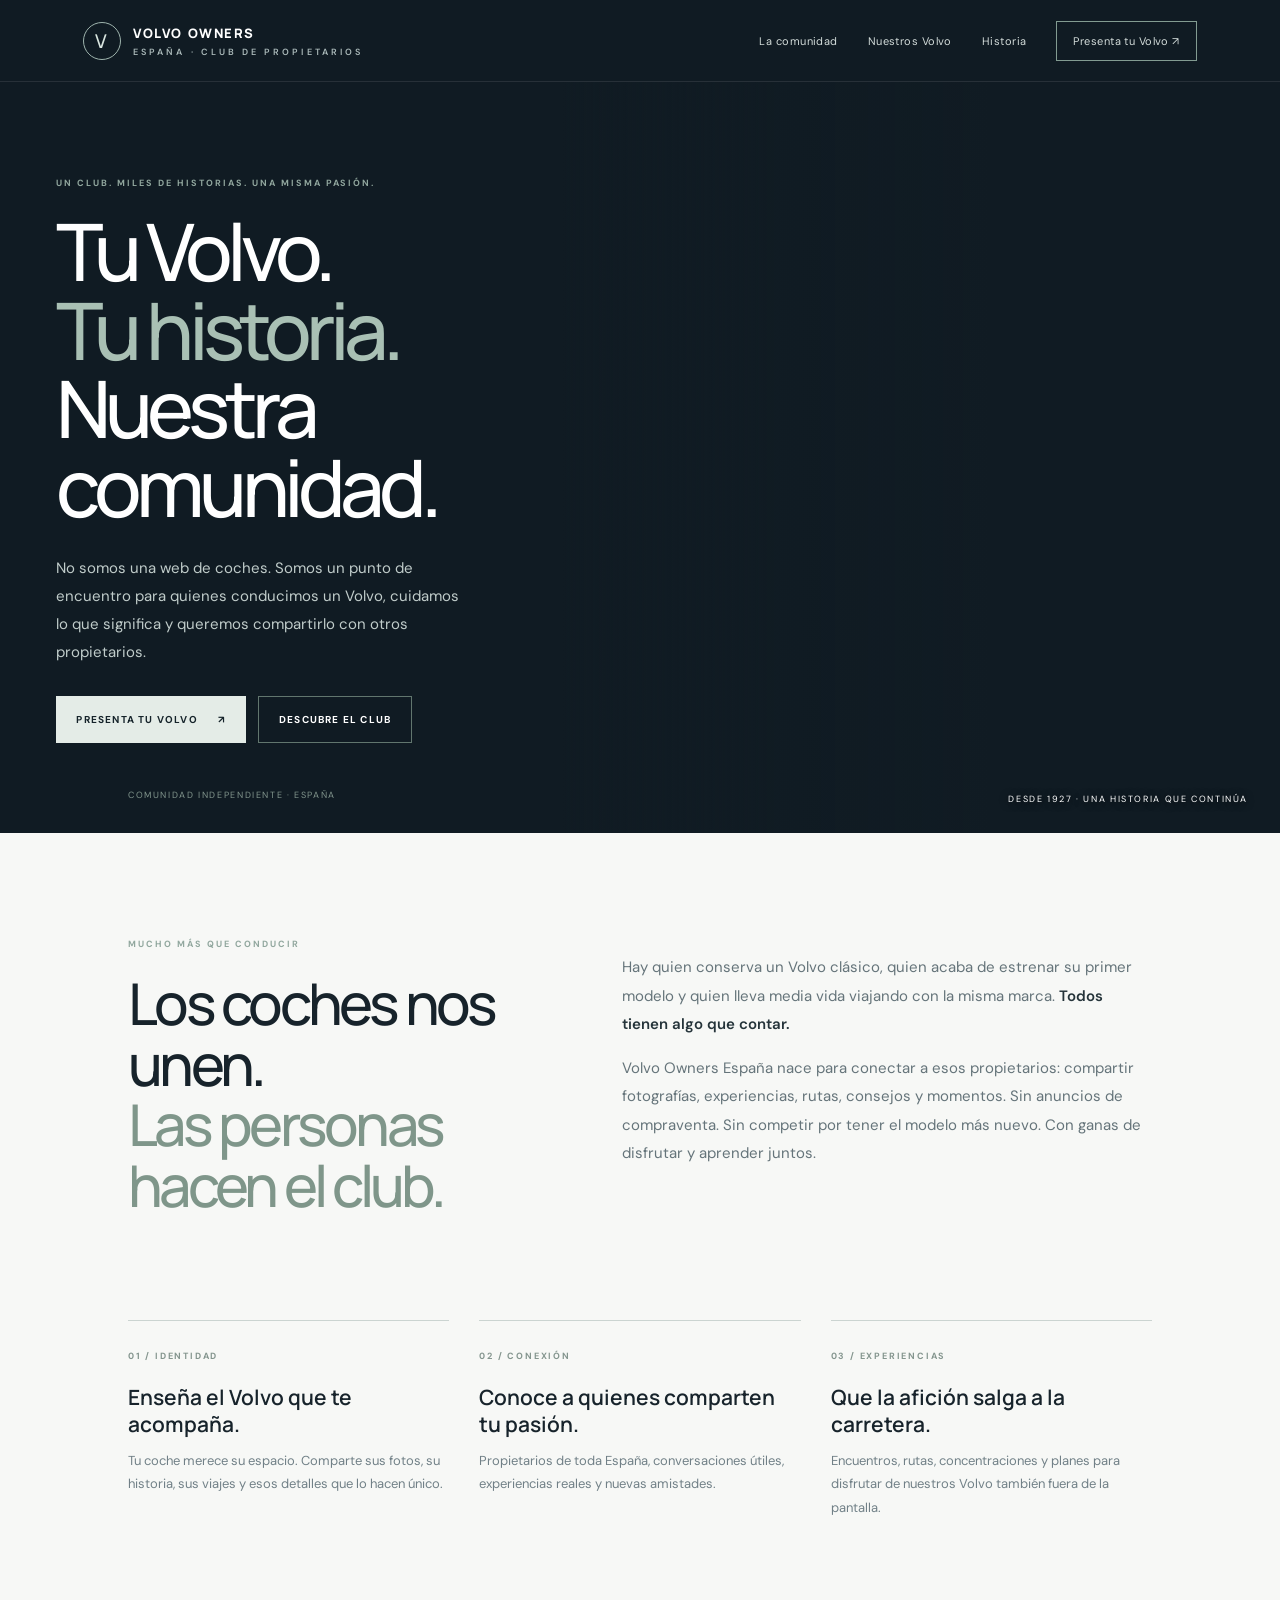
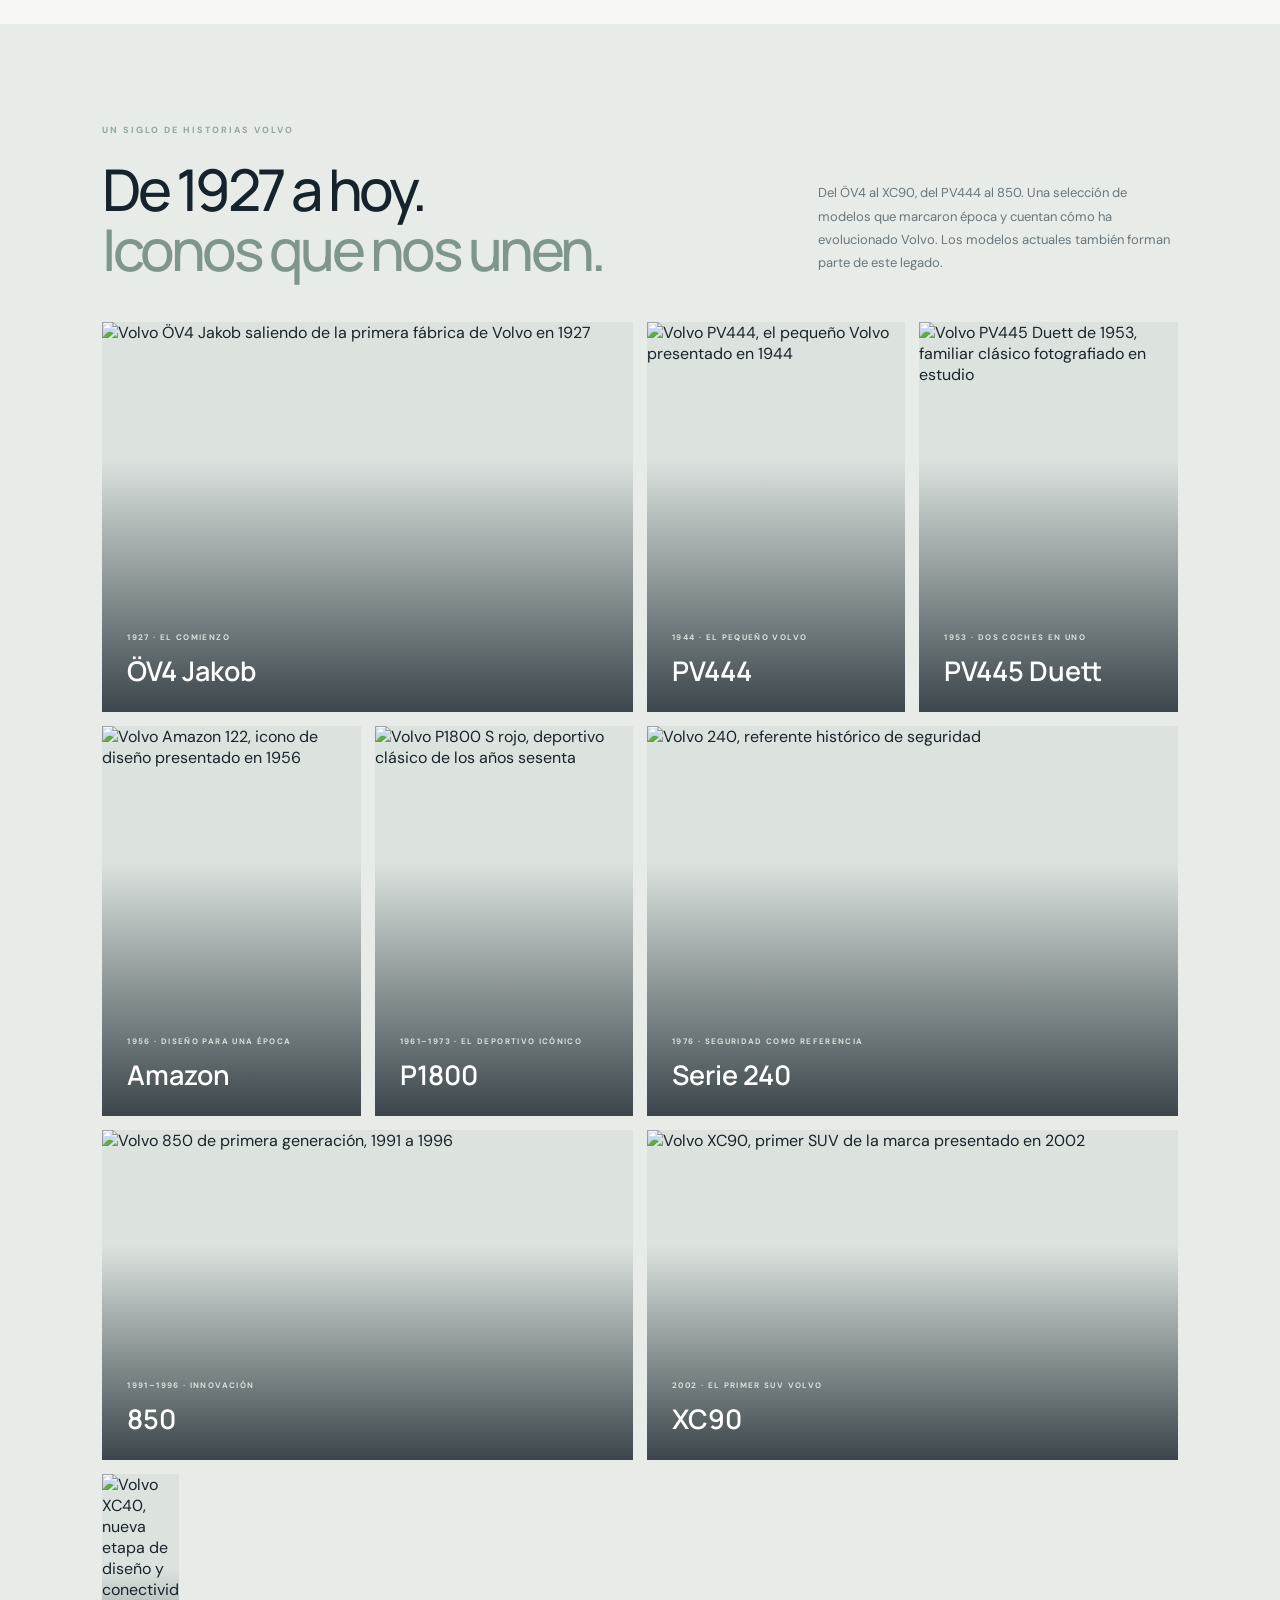
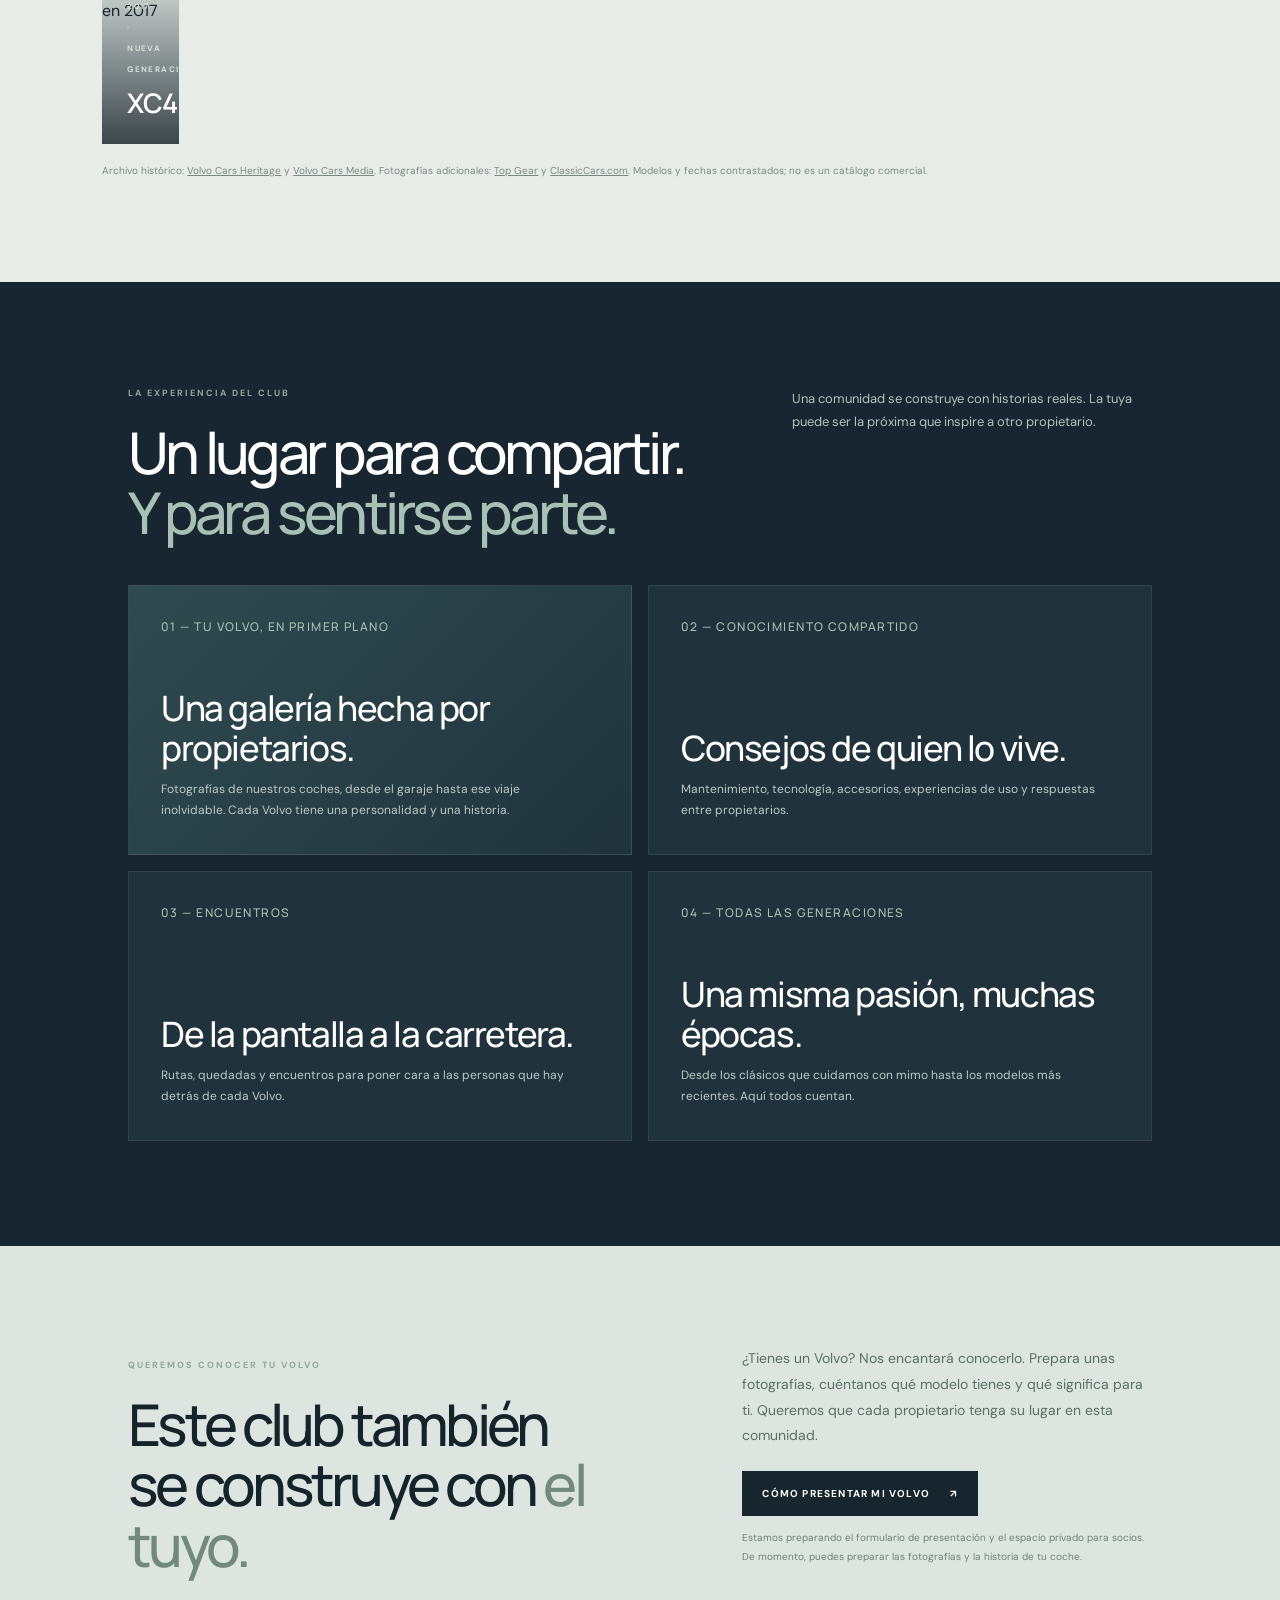
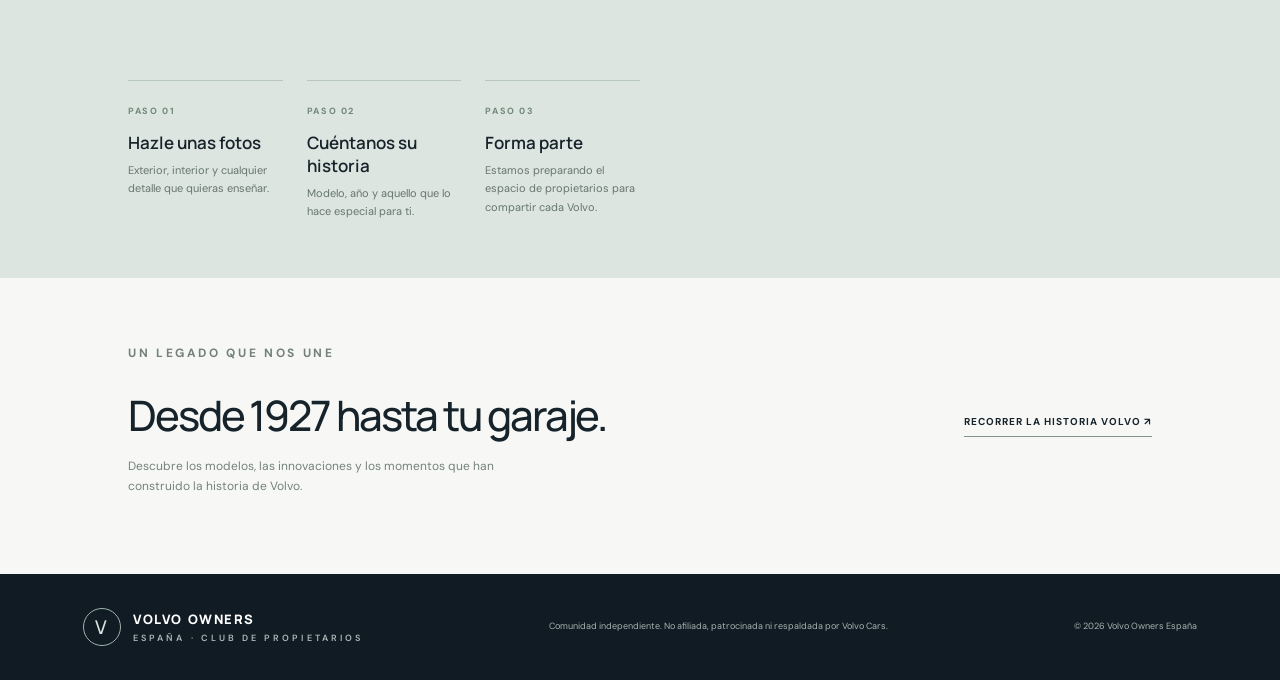
==== commit 1d35d31c: "Corregir y ampliar galería histórica con Volvo clásicos" ====
--- a/index.html
+++ b/index.html
@@ -32,13 +32,14 @@
 <div class="car-grid">
 <article class="car-tile"><div class="car-img"><img src="https://www.volvocars.com/images/cs/v3/assets/blt066aeed1a18c768c/bltfa10526593937049/66e82149892b112e87b8020f/first-factory.jpg?branch=prod_alias&format=auto&iar=0&quality=85&w=3840" alt="Volvo ÖV4 Jakob saliendo de la primera fábrica de Volvo en 1927" loading="lazy"></div><div class="car-caption"><small>1927 · EL COMIENZO</small><b>ÖV4 Jakob</b></div></article>
 <article class="car-tile"><div class="car-img"><img src="https://www.volvocars.com/images/cs/v3/assets/blt066aeed1a18c768c/blt18eb1ec9e90bc34e/66e829f8ada7e080edfc08e6/little-volvo.jpg?branch=prod_alias&format=auto&iar=0&quality=85&w=3840" alt="Volvo PV444, el pequeño Volvo presentado en 1944" loading="lazy"></div><div class="car-caption"><small>1944 · EL PEQUEÑO VOLVO</small><b>PV444</b></div></article>
-<article class="car-tile"><div class="car-img"><img src="https://www.volvocars.com/images/cs/v3/assets/blt066aeed1a18c768c/bltcb1e5463cad62b52/66e82acba603b55b97dd198e/usa-export.jpg?branch=prod_alias&format=auto&iar=0&quality=85&w=3840" alt="Volvo PV444 durante el inicio de su exportación a Estados Unidos en 1955" loading="lazy"></div><div class="car-caption"><small>1955 · SALTO INTERNACIONAL</small><b>PV444</b></div></article>
-<article class="car-tile"><div class="car-img"><img src="https://media-downloads.volvocars.com/2331d2f6-1596-458c-a9aa-b33e00215c4d/138948_6_7.jpg?w=3840" alt="Volvo P1800, icono deportivo de los años sesenta" loading="lazy"></div><div class="car-caption"><small>1961–1973 · DISEÑO ICÓNICO</small><b>P1800</b></div></article>
+<article class="car-tile"><div class="car-img"><img src="https://www.topgear.com/sites/default/files/news-listicle/image/127091_volvo_pv_445_duett.jpg" alt="Volvo PV445 Duett de 1953, familiar clásico fotografiado en estudio" loading="lazy"></div><div class="car-caption"><small>1953 · DOS COCHES EN UNO</small><b>PV445 Duett</b></div></article>
+<article class="car-tile"><div class="car-img"><img src="https://ccnwordpress.blob.core.windows.net/journal/2016/09/127165_Volvo_122_Amazon.jpg" alt="Volvo Amazon 122, icono de diseño presentado en 1956" loading="lazy"></div><div class="car-caption"><small>1956 · DISEÑO PARA UNA ÉPOCA</small><b>Amazon</b></div></article>
+<article class="car-tile"><div class="car-img"><img src="https://www.largus.fr/images/styles/max_1300x1300/public/images/volvo1800s57.jpg?itok=sFbIYWfs" alt="Volvo P1800 S rojo, deportivo clásico de los años sesenta" loading="lazy"></div><div class="car-caption"><small>1961–1973 · EL DEPORTIVO ICÓNICO</small><b>P1800</b></div></article>
 <article class="car-tile"><div class="car-img"><img src="https://www.volvocars.com/images/cs/v3/assets/blt066aeed1a18c768c/blt1ac02adf2d3218f7/66e82bd2892b11fa71b802f9/safety-benchmark.jpg?branch=prod_alias&format=auto&iar=0&quality=85&w=3840" alt="Volvo 240, referente histórico de seguridad" loading="lazy"></div><div class="car-caption"><small>1976 · SEGURIDAD COMO REFERENCIA</small><b>Serie 240</b></div></article>
 <article class="car-tile"><div class="car-img"><img src="https://media-downloads.volvocars.com/63f070e7-ba89-45ff-a2e3-b33e0027e673/173622_1_5.jpg?w=3840" alt="Volvo 850 de primera generación, 1991 a 1996" loading="lazy"></div><div class="car-caption"><small>1991–1996 · INNOVACIÓN</small><b>850</b></div></article>
 <article class="car-tile"><div class="car-img"><img src="https://www.volvocars.com/images/cs/v3/assets/blt066aeed1a18c768c/blta7f534fd132020c7/6710c1da74140d5c5a953622/xc90-success.jpg?branch=prod_alias&format=auto&iar=0&quality=85&w=3840" alt="Volvo XC90, primer SUV de la marca presentado en 2002" loading="lazy"></div><div class="car-caption"><small>2002 · EL PRIMER SUV VOLVO</small><b>XC90</b></div></article>
 <article class="car-tile"><div class="car-img"><img src="https://www.volvocars.com/images/cs/v3/assets/blt066aeed1a18c768c/bltd05bda645dcd2487/66e82dd58d518327a8250990/xc40-debut.jpg?branch=prod_alias&format=auto&iar=0&quality=85&w=3840" alt="Volvo XC40, nueva etapa de diseño y conectividad en 2017" loading="lazy"></div><div class="car-caption"><small>2017 · NUEVA GENERACIÓN</small><b>XC40</b></div></article>
-</div><p class="showcase-note">Fotografías históricas y de archivo de Volvo Cars y Volvo Cars Media. Modelos y fechas contrastados con la cronología y el archivo Heritage oficiales. No es un catálogo comercial.</p></section>
+</div><p class="showcase-note">Archivo histórico: <a href="https://www.volvocars.com/intl/our-heritage/" target="_blank" rel="noopener">Volvo Cars Heritage</a> y <a href="https://www.volvocars.com/pa/media/models/heritage/" target="_blank" rel="noopener">Volvo Cars Media</a>. Fotografías adicionales: <a href="https://www.topgear.com/car-news/retro/stop-what-youre-doing-and-look-these-old-volvo-estates" target="_blank" rel="noopener">Top Gear</a> y <a href="https://journal.classiccars.com/2016/09/06/amazon-car-turns-60-10-things-probably-didnt-know/" target="_blank" rel="noopener">ClassicCars.com</a>. Modelos y fechas contrastados; no es un catálogo comercial.</p></section>
 <section class="community"><div class="section-head"><div><p class="eyebrow">LA EXPERIENCIA DEL CLUB</p><h2>Un lugar para compartir.<br><em>Y para sentirse parte.</em></h2></div><p>Una comunidad se construye con historias reales. La tuya puede ser la próxima que inspire a otro propietario.</p></div>
 <div class="community-grid"><article class="community-card large"><span class="number">01 — TU VOLVO, EN PRIMER PLANO</span><div><h3>Una galería hecha por propietarios.</h3><p>Fotografías de nuestros coches, desde el garaje hasta ese viaje inolvidable. Cada Volvo tiene una personalidad y una historia.</p></div></article><article class="community-card"><span class="number">02 — CONOCIMIENTO COMPARTIDO</span><div><h3>Consejos de quien lo vive.</h3><p>Mantenimiento, tecnología, accesorios, experiencias de uso y respuestas entre propietarios.</p></div></article><article class="community-card"><span class="number">03 — ENCUENTROS</span><div><h3>De la pantalla a la carretera.</h3><p>Rutas, quedadas y encuentros para poner cara a las personas que hay detrás de cada Volvo.</p></div></article><article class="community-card"><span class="number">04 — TODAS LAS GENERACIONES</span><div><h3>Una misma pasión, muchas épocas.</h3><p>Desde los clásicos que cuidamos con mimo hasta los modelos más recientes. Aquí todos cuentan.</p></div></article></div></section>
 <section class="invite" id="presenta"><div><p class="eyebrow">QUEREMOS CONOCER TU VOLVO</p><h2>Este club también<br>se construye con <em>el tuyo.</em></h2></div><div class="invite-copy"><p>¿Tienes un Volvo? Nos encantará conocerlo. Prepara unas fotografías, cuéntanos qué modelo tienes y qué significa para ti. Queremos que cada propietario tenga su lugar en esta comunidad.</p><a class="btn" href="#pasos">Cómo presentar mi Volvo <span>↗</span></a><p style="font-size:10px;color:#718078;margin-top:13px">Estamos preparando el formulario de presentación y el espacio privado para socios. De momento, puedes preparar las fotografías y la historia de tu coche.</p></div>
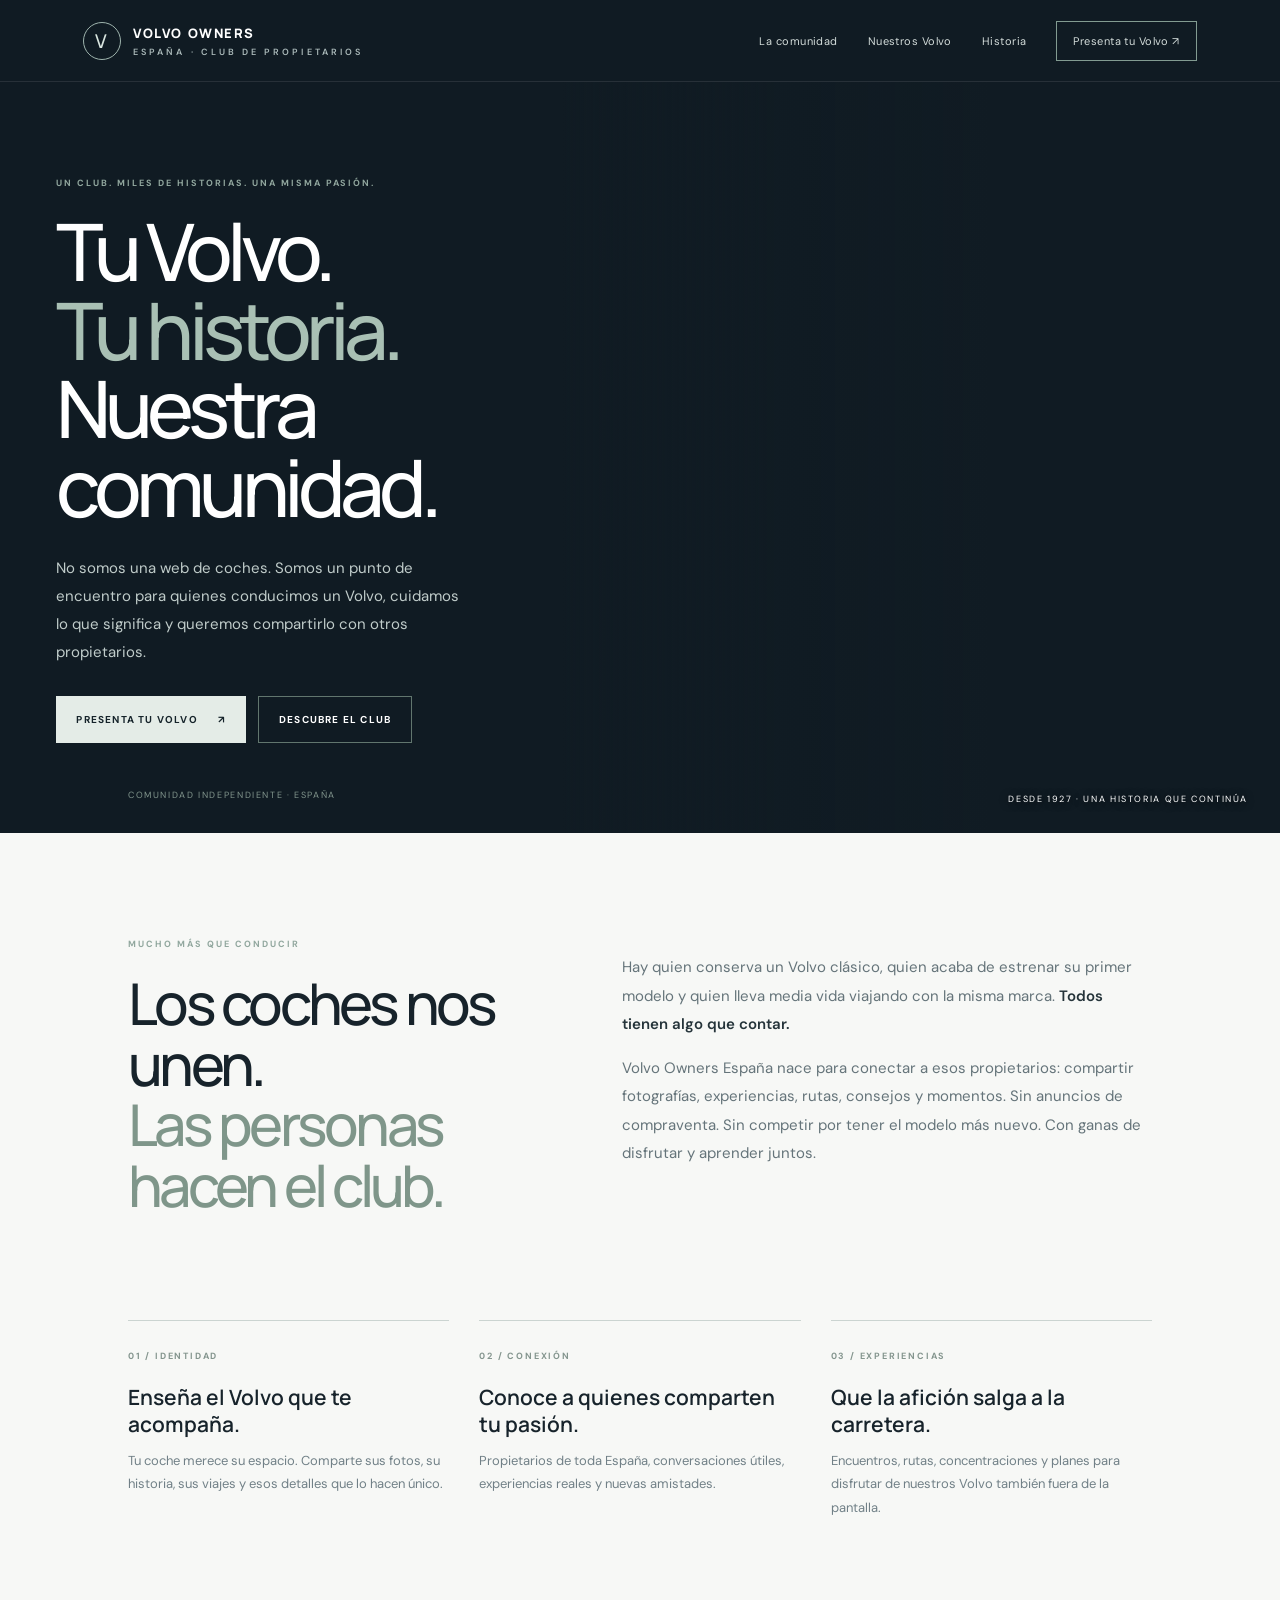
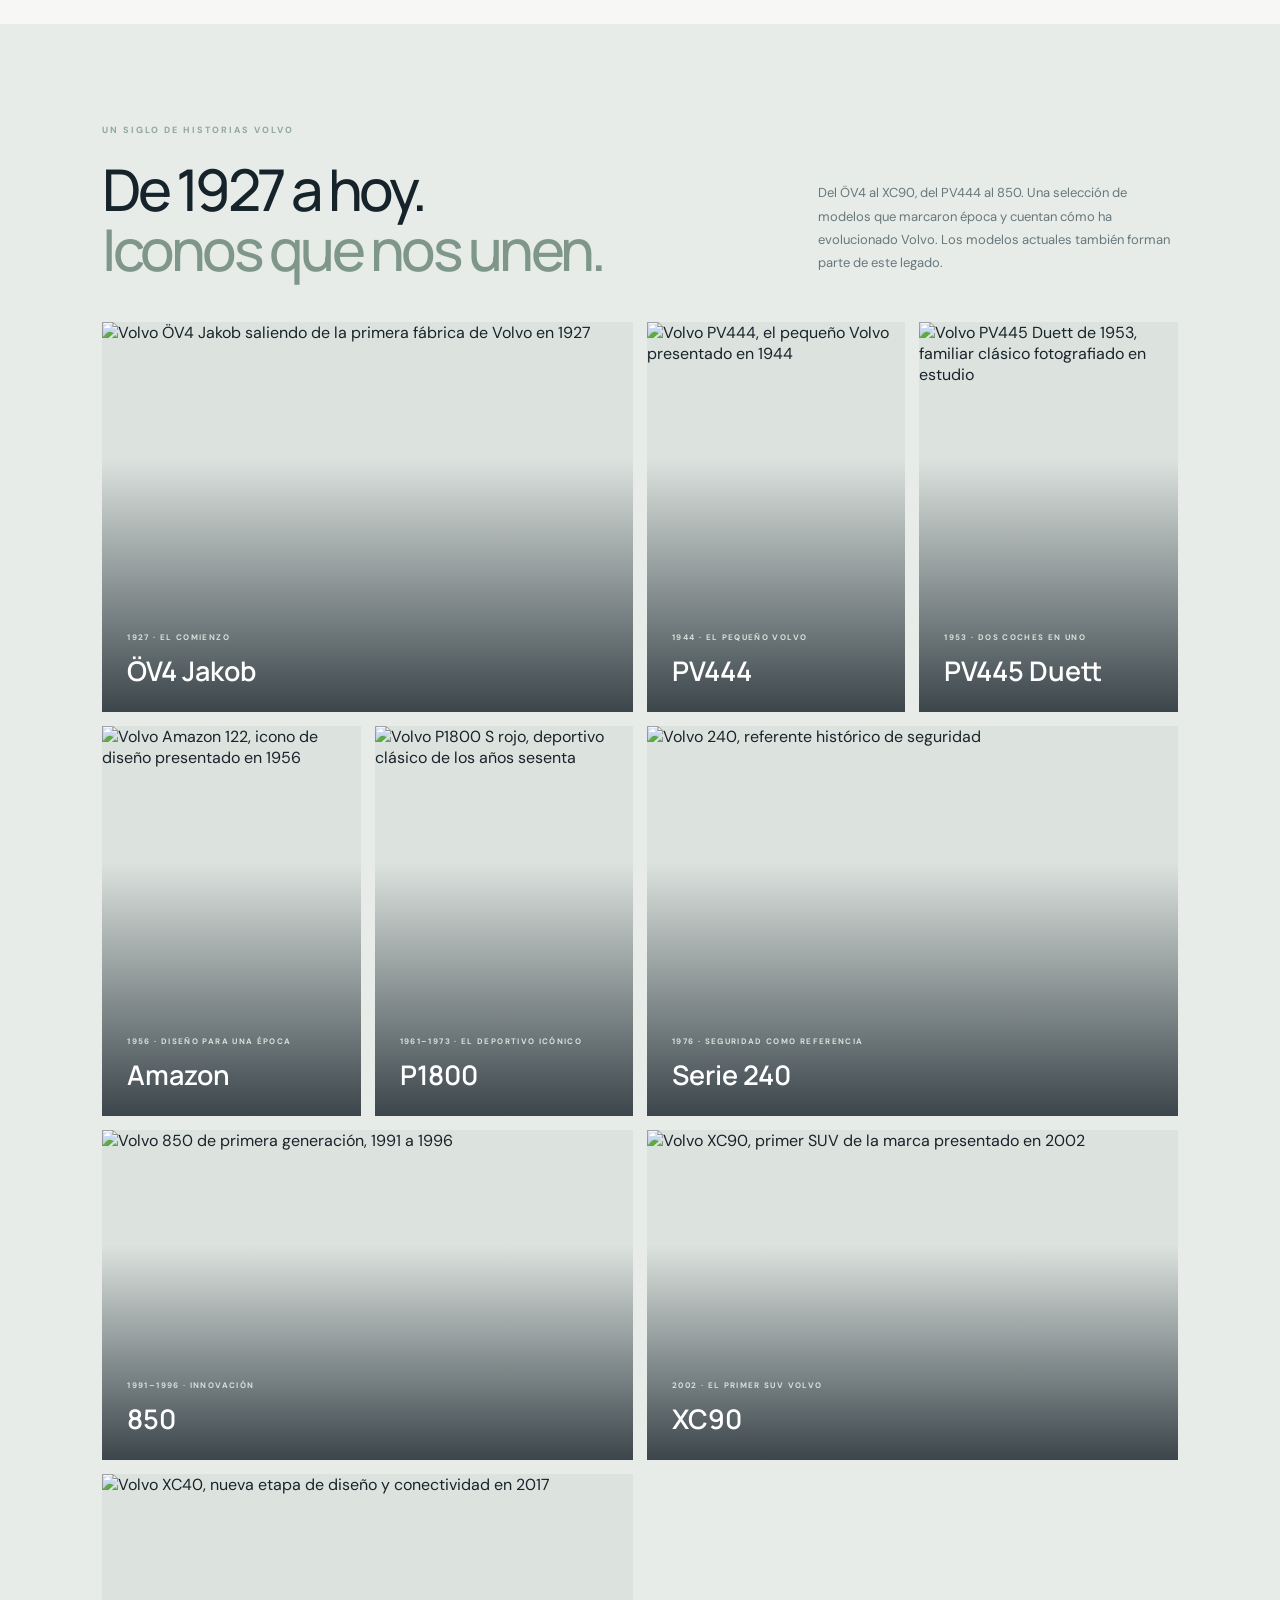
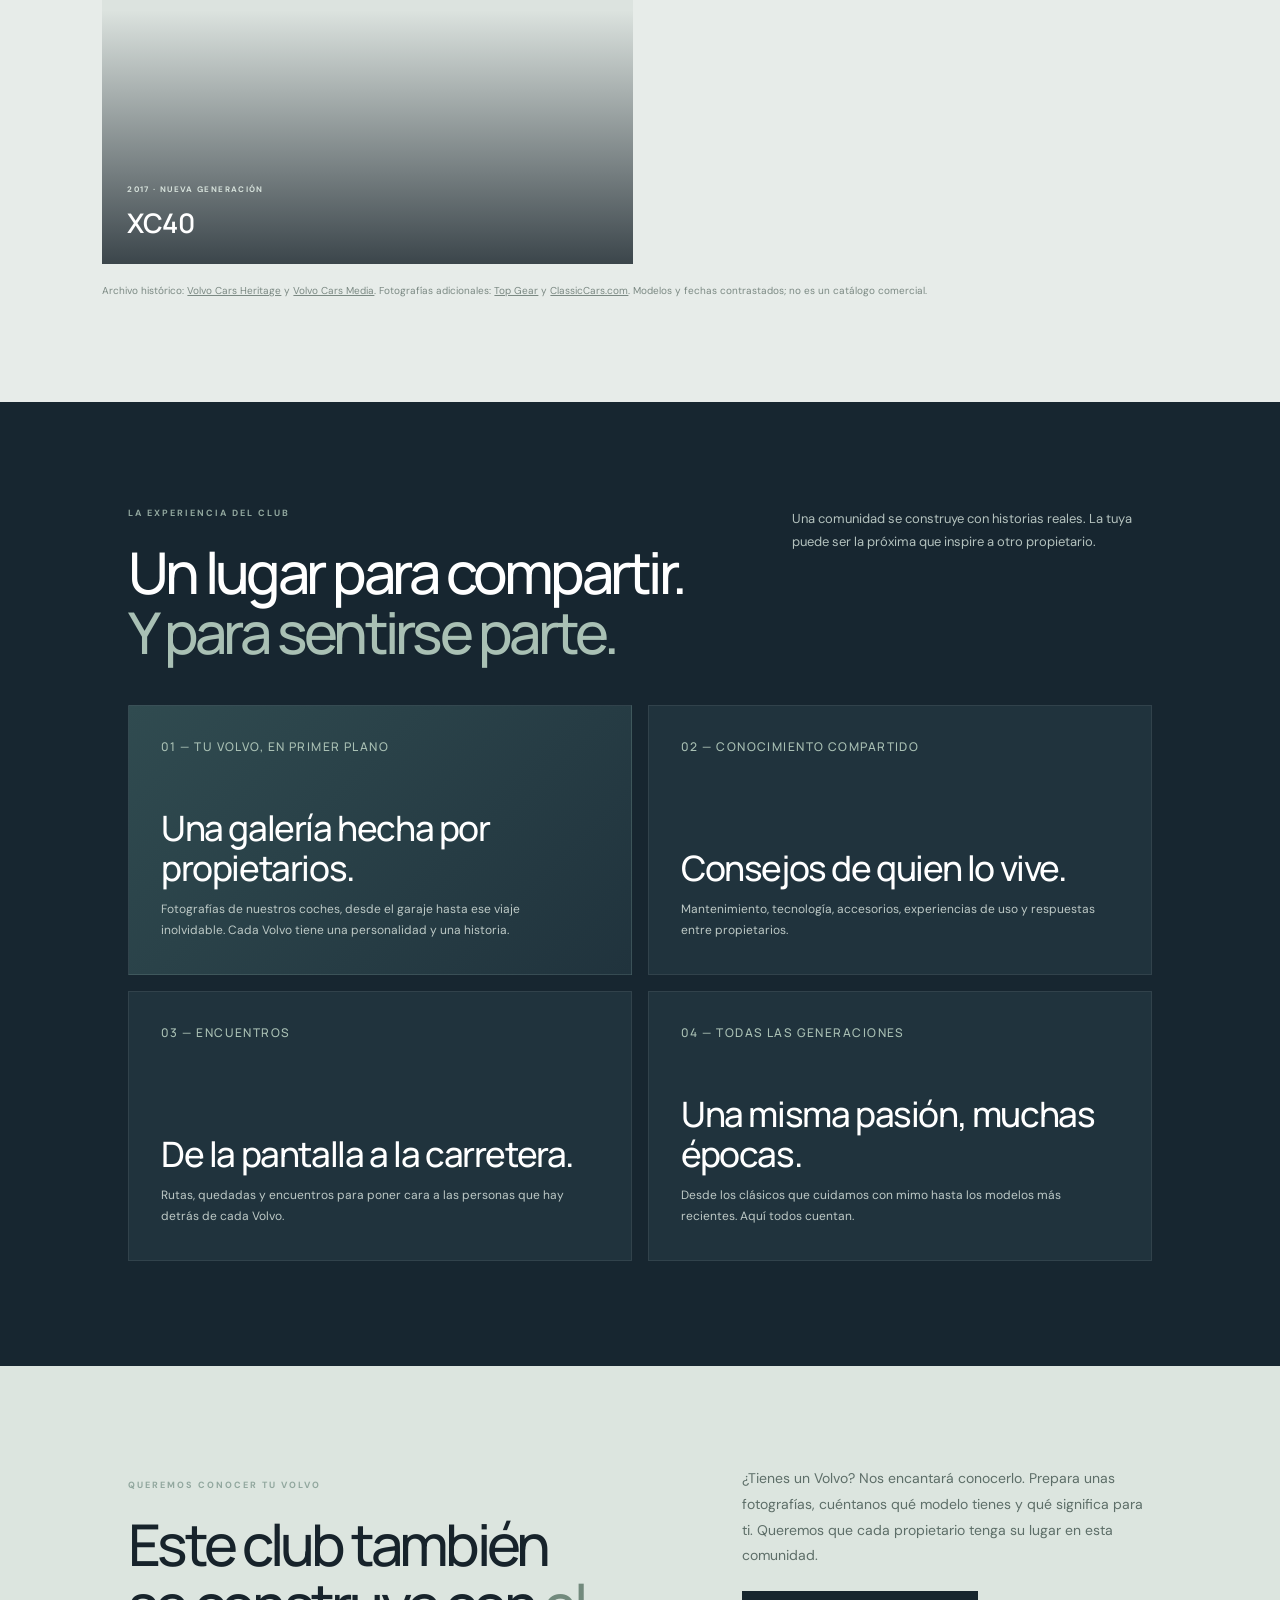
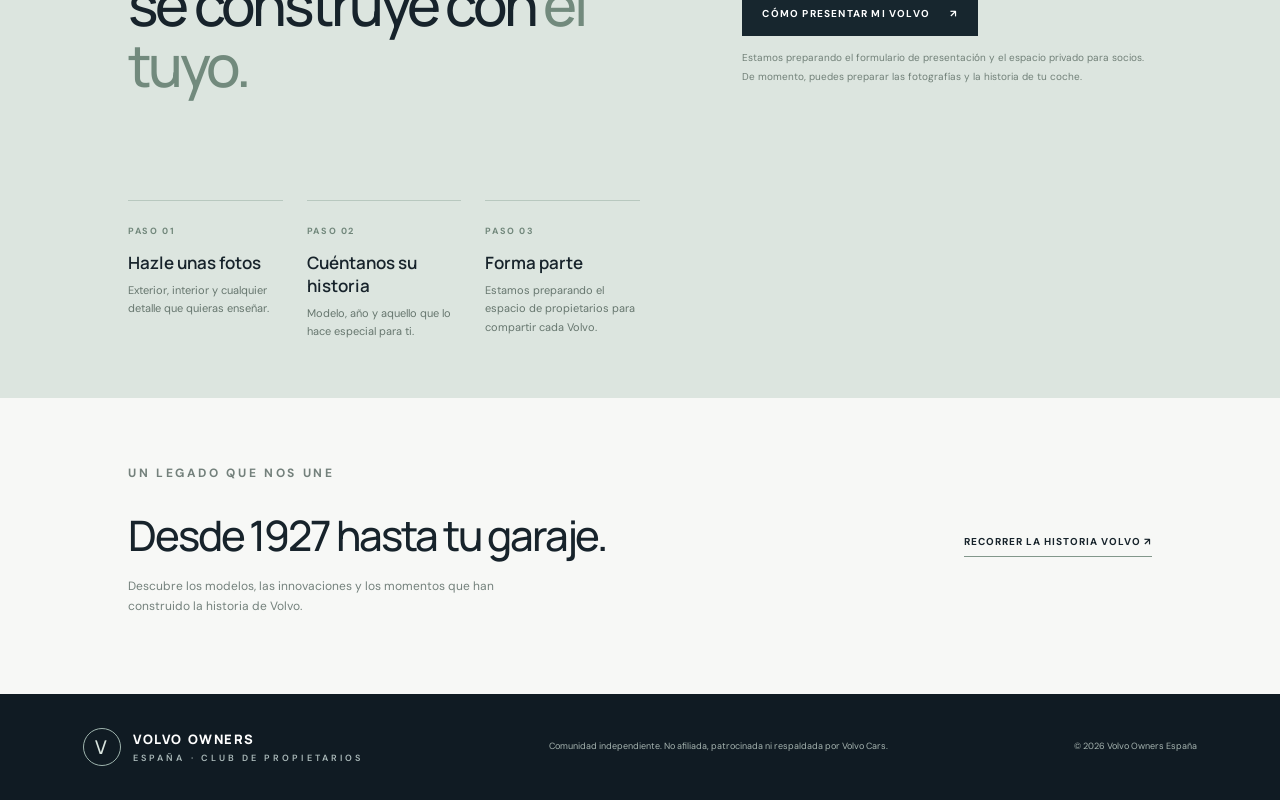
==== commit 6535227a: "Ajustar composición editorial de galería histórica" ====
--- a/index.html
+++ b/index.html
@@ -11,7 +11,7 @@
 <link href="https://fonts.googleapis.com/css2?family=DM+Sans:wght@400;500;600;700&family=Manrope:wght@400;500;600;700;800&display=swap" rel="stylesheet">
 <style>
 :root{--night:#101b23;--night2:#172630;--paper:#f2f4f3;--white:#fff;--ink:#17232b;--muted:#718087;--line:#dce2e2;--lime:#d7e5dd;--accent:#9bb8aa}
-*{box-sizing:border-box}html{scroll-behavior:smooth}body{margin:0;background:var(--paper);color:var(--ink);font-family:'DM Sans',sans-serif}a{color:inherit}.top{height:82px;padding:0 6.5%;display:flex;align-items:center;justify-content:space-between;background:#101b23;color:#fff;border-bottom:1px solid #ffffff18}.brand{display:flex;align-items:center;gap:12px;text-decoration:none;font:800 13px Manrope;letter-spacing:.12em}.mark{width:38px;height:38px;border:1px solid #9eb4ad;border-radius:50%;display:grid;place-items:center;color:#d9e5df;font:500 19px Manrope}.brand small{display:block;font:600 9px 'DM Sans';letter-spacing:.34em;margin-top:4px;color:#aab9b9}.top nav{display:flex;gap:30px;align-items:center}.top nav a{font-size:11px;text-decoration:none;color:#d3dcda;letter-spacing:.04em}.top nav a:hover{color:#fff}.nav-join{border:1px solid #829b91;padding:12px 16px}.hero{min-height:690px;background:var(--night);color:white;display:grid;grid-template-columns:.88fr 1.12fr;position:relative;overflow:hidden}.hero-copy{padding:95px 7vw 90px 10%;align-self:center;position:relative;z-index:1}.eyebrow{font-size:9px;letter-spacing:.22em;font-weight:700;color:#91a79e;margin:0 0 23px}.hero h1{font:500 clamp(48px,6.2vw,86px)/.99 Manrope;letter-spacing:-.075em;margin:0;max-width:640px}.hero h1 em{font-style:normal;color:#a9c0b4}.hero-lead{font-size:15px;line-height:1.85;color:#c0ccca;max-width:430px;margin:29px 0 30px}.actions{display:flex;flex-wrap:wrap;gap:12px}.btn{display:inline-flex;align-items:center;justify-content:center;gap:20px;text-decoration:none;padding:16px 20px;font-size:10px;font-weight:700;letter-spacing:.12em;text-transform:uppercase;transition:.2s}.btn-light{background:#e4ece7;color:#15232a}.btn-light:hover{background:#fff;transform:translateY(-2px)}.btn-ghost{border:1px solid #61766e;color:white}.btn-ghost:hover{background:#ffffff12}.hero-photo{min-height:690px;position:relative;background:linear-gradient(90deg,#101b23 0%,#101b2322 28%,#101b2300 60%),url('https://www.volvocars.com/images/cs/v3/assets/blt0feaa88e629251fc/bltdab5abfcf7d10880/66cd8b4ad56cdaae959713f8/ov4-legacy-cars-hero-4x3.jpg?auto=avif&branch=prod_alias&format=webp&iar=0&imdensity=1&quality=85&w=3840') center/cover no-repeat}.photo-label{position:absolute;bottom:28px;right:32px;color:#fff;font-size:9px;letter-spacing:.18em;text-shadow:0 1px 8px #000}.hero-index{position:absolute;bottom:32px;left:10%;font-size:9px;letter-spacing:.18em;color:#82968d}.manifesto{padding:105px 10%;display:grid;grid-template-columns:.85fr 1.15fr;gap:10%;align-items:start;background:#f7f8f6}.manifesto h2,.section-head h2,.invite h2{font:500 clamp(36px,4.5vw,62px)/1.05 Manrope;letter-spacing:-.065em;margin:0}.manifesto h2 em,.section-head h2 em{font-style:normal;color:#7f968a}.manifesto-copy{font-size:15px;line-height:1.9;color:#65747a;max-width:580px}.manifesto-copy strong{color:#25343a;font-weight:600}.principles{padding:0 10% 105px;display:grid;grid-template-columns:repeat(3,1fr);gap:30px;background:#f7f8f6}.principle{border-top:1px solid #cbd4d1;padding-top:22px}.principle span{font-size:9px;letter-spacing:.2em;color:#84958e;font-weight:700}.principle h3{font:600 21px/1.3 Manrope;margin:20px 0 10px}.principle p{font-size:13px;line-height:1.8;color:#718087;margin:0}.showcase{background:#e7ece9;padding:100px 8% 105px}.section-head{display:flex;justify-content:space-between;align-items:end;gap:45px;margin-bottom:42px}.section-head>p{max-width:360px;font-size:13px;line-height:1.8;color:#68777b;margin:0 0 5px}.car-grid{display:grid;grid-template-columns:repeat(12,1fr);gap:14px}.car-tile{background:#f6f8f6;min-width:0;position:relative;overflow:hidden;min-height:270px}.car-tile:nth-child(1),.car-tile:nth-child(6){grid-column:span 6;min-height:390px}.car-tile:nth-child(2),.car-tile:nth-child(3),.car-tile:nth-child(4),.car-tile:nth-child(5){grid-column:span 3}.car-tile:nth-child(7),.car-tile:nth-child(8){grid-column:span 6;min-height:330px}.car-img{height:100%;min-height:270px;position:absolute;inset:0;padding:0;background:#dce3df}.car-tile:nth-child(1) .car-img,.car-tile:nth-child(6) .car-img{min-height:390px}.car-img:after{content:"";position:absolute;inset:35% 0 0;background:linear-gradient(0deg,#101b23c9,transparent)}.car-img img{width:100%;height:100%;position:absolute;inset:0;object-fit:cover;transition:transform .7s ease;filter:saturate(.86)}.car-tile:hover .car-img img{transform:scale(1.045)}.car-caption{position:absolute;z-index:1;left:0;right:0;bottom:0;padding:24px 25px 23px;border:0;color:white}.car-caption small{font-size:8px;color:#d6e1db;letter-spacing:.17em;font-weight:700}.car-caption b{display:block;font:600 clamp(18px,2.2vw,27px) Manrope;margin-top:7px}.showcase-note{font-size:10px;color:#7b8983;margin:20px 0 0}.community{padding:105px 10%;background:var(--night2);color:white}.community .section-head{align-items:start}.community .section-head h2{max-width:600px}.community .section-head h2 em{color:#a9c0b4}.community .section-head>p{color:#b4c2be}.community-grid{display:grid;grid-template-columns:1fr 1fr;gap:16px}.community-card{min-height:270px;padding:32px;background:#20333d;border:1px solid #ffffff13;display:flex;flex-direction:column;justify-content:space-between}.community-card.large{background:linear-gradient(135deg,#304b50,#20333d)}.community-card .number{font:500 12px Manrope;color:#a9c0b4;letter-spacing:.12em}.community-card h3{font:500 clamp(24px,3vw,35px)/1.15 Manrope;letter-spacing:-.04em;margin:0 0 10px}.community-card p{font-size:12px;line-height:1.8;color:#bdc9c6;max-width:420px;margin:0}.invite{margin:0;padding:100px 10%;display:grid;grid-template-columns:1fr .8fr;gap:10%;align-items:center;background:#dce5df}.invite h2{max-width:580px}.invite h2 em{font-style:normal;color:#728a7d}.invite-copy p{font-size:14px;line-height:1.85;color:#5d6e68;margin:0 0 22px}.invite .btn{background:#17262e;color:white}.steps{display:grid;grid-template-columns:repeat(3,1fr);gap:24px;margin-top:48px}.step{border-top:1px solid #b8c8bf;padding-top:17px}.step b{font-size:9px;letter-spacing:.18em;color:#71877b}.step h3{font:600 17px Manrope;margin:12px 0 7px}.step p{font-size:11px;line-height:1.7;color:#66766e;margin:0}.history-strip{padding:65px 10%;display:flex;align-items:center;justify-content:space-between;gap:35px;background:#f7f8f6}.history-strip h2{font:500 clamp(27px,3.5vw,42px) Manrope;letter-spacing:-.05em;margin:0}.history-strip p{font-size:12px;line-height:1.7;color:#74817c;max-width:390px}.history-strip a{white-space:nowrap;text-decoration:none;border-bottom:1px solid #82978b;padding:0 0 8px;font-size:10px;font-weight:700;letter-spacing:.1em}footer{background:#101b23;color:#fff;padding:34px 6.5%;display:flex;align-items:center;justify-content:space-between;gap:20px}footer p,footer small{font-size:9px;color:#a6b4b0;line-height:1.7}footer .brand{flex-shrink:0}
+*{box-sizing:border-box}html{scroll-behavior:smooth}body{margin:0;background:var(--paper);color:var(--ink);font-family:'DM Sans',sans-serif}a{color:inherit}.top{height:82px;padding:0 6.5%;display:flex;align-items:center;justify-content:space-between;background:#101b23;color:#fff;border-bottom:1px solid #ffffff18}.brand{display:flex;align-items:center;gap:12px;text-decoration:none;font:800 13px Manrope;letter-spacing:.12em}.mark{width:38px;height:38px;border:1px solid #9eb4ad;border-radius:50%;display:grid;place-items:center;color:#d9e5df;font:500 19px Manrope}.brand small{display:block;font:600 9px 'DM Sans';letter-spacing:.34em;margin-top:4px;color:#aab9b9}.top nav{display:flex;gap:30px;align-items:center}.top nav a{font-size:11px;text-decoration:none;color:#d3dcda;letter-spacing:.04em}.top nav a:hover{color:#fff}.nav-join{border:1px solid #829b91;padding:12px 16px}.hero{min-height:690px;background:var(--night);color:white;display:grid;grid-template-columns:.88fr 1.12fr;position:relative;overflow:hidden}.hero-copy{padding:95px 7vw 90px 10%;align-self:center;position:relative;z-index:1}.eyebrow{font-size:9px;letter-spacing:.22em;font-weight:700;color:#91a79e;margin:0 0 23px}.hero h1{font:500 clamp(48px,6.2vw,86px)/.99 Manrope;letter-spacing:-.075em;margin:0;max-width:640px}.hero h1 em{font-style:normal;color:#a9c0b4}.hero-lead{font-size:15px;line-height:1.85;color:#c0ccca;max-width:430px;margin:29px 0 30px}.actions{display:flex;flex-wrap:wrap;gap:12px}.btn{display:inline-flex;align-items:center;justify-content:center;gap:20px;text-decoration:none;padding:16px 20px;font-size:10px;font-weight:700;letter-spacing:.12em;text-transform:uppercase;transition:.2s}.btn-light{background:#e4ece7;color:#15232a}.btn-light:hover{background:#fff;transform:translateY(-2px)}.btn-ghost{border:1px solid #61766e;color:white}.btn-ghost:hover{background:#ffffff12}.hero-photo{min-height:690px;position:relative;background:linear-gradient(90deg,#101b23 0%,#101b2322 28%,#101b2300 60%),url('https://www.volvocars.com/images/cs/v3/assets/blt0feaa88e629251fc/bltdab5abfcf7d10880/66cd8b4ad56cdaae959713f8/ov4-legacy-cars-hero-4x3.jpg?auto=avif&branch=prod_alias&format=webp&iar=0&imdensity=1&quality=85&w=3840') center/cover no-repeat}.photo-label{position:absolute;bottom:28px;right:32px;color:#fff;font-size:9px;letter-spacing:.18em;text-shadow:0 1px 8px #000}.hero-index{position:absolute;bottom:32px;left:10%;font-size:9px;letter-spacing:.18em;color:#82968d}.manifesto{padding:105px 10%;display:grid;grid-template-columns:.85fr 1.15fr;gap:10%;align-items:start;background:#f7f8f6}.manifesto h2,.section-head h2,.invite h2{font:500 clamp(36px,4.5vw,62px)/1.05 Manrope;letter-spacing:-.065em;margin:0}.manifesto h2 em,.section-head h2 em{font-style:normal;color:#7f968a}.manifesto-copy{font-size:15px;line-height:1.9;color:#65747a;max-width:580px}.manifesto-copy strong{color:#25343a;font-weight:600}.principles{padding:0 10% 105px;display:grid;grid-template-columns:repeat(3,1fr);gap:30px;background:#f7f8f6}.principle{border-top:1px solid #cbd4d1;padding-top:22px}.principle span{font-size:9px;letter-spacing:.2em;color:#84958e;font-weight:700}.principle h3{font:600 21px/1.3 Manrope;margin:20px 0 10px}.principle p{font-size:13px;line-height:1.8;color:#718087;margin:0}.showcase{background:#e7ece9;padding:100px 8% 105px}.section-head{display:flex;justify-content:space-between;align-items:end;gap:45px;margin-bottom:42px}.section-head>p{max-width:360px;font-size:13px;line-height:1.8;color:#68777b;margin:0 0 5px}.car-grid{display:grid;grid-template-columns:repeat(12,1fr);gap:14px}.car-tile{background:#f6f8f6;min-width:0;position:relative;overflow:hidden;min-height:270px}.car-tile:nth-child(1),.car-tile:nth-child(6),.car-tile:nth-child(9){grid-column:span 6;min-height:390px}.car-tile:nth-child(2),.car-tile:nth-child(3),.car-tile:nth-child(4),.car-tile:nth-child(5){grid-column:span 3}.car-tile:nth-child(7),.car-tile:nth-child(8){grid-column:span 6;min-height:330px}.car-img{height:100%;min-height:270px;position:absolute;inset:0;padding:0;background:#dce3df}.car-tile:nth-child(1) .car-img,.car-tile:nth-child(6) .car-img{min-height:390px}.car-img:after{content:"";position:absolute;inset:35% 0 0;background:linear-gradient(0deg,#101b23c9,transparent)}.car-img img{width:100%;height:100%;position:absolute;inset:0;object-fit:cover;transition:transform .7s ease;filter:saturate(.86)}.car-tile:hover .car-img img{transform:scale(1.045)}.car-caption{position:absolute;z-index:1;left:0;right:0;bottom:0;padding:24px 25px 23px;border:0;color:white}.car-caption small{font-size:8px;color:#d6e1db;letter-spacing:.17em;font-weight:700}.car-caption b{display:block;font:600 clamp(18px,2.2vw,27px) Manrope;margin-top:7px}.showcase-note{font-size:10px;color:#7b8983;margin:20px 0 0}.community{padding:105px 10%;background:var(--night2);color:white}.community .section-head{align-items:start}.community .section-head h2{max-width:600px}.community .section-head h2 em{color:#a9c0b4}.community .section-head>p{color:#b4c2be}.community-grid{display:grid;grid-template-columns:1fr 1fr;gap:16px}.community-card{min-height:270px;padding:32px;background:#20333d;border:1px solid #ffffff13;display:flex;flex-direction:column;justify-content:space-between}.community-card.large{background:linear-gradient(135deg,#304b50,#20333d)}.community-card .number{font:500 12px Manrope;color:#a9c0b4;letter-spacing:.12em}.community-card h3{font:500 clamp(24px,3vw,35px)/1.15 Manrope;letter-spacing:-.04em;margin:0 0 10px}.community-card p{font-size:12px;line-height:1.8;color:#bdc9c6;max-width:420px;margin:0}.invite{margin:0;padding:100px 10%;display:grid;grid-template-columns:1fr .8fr;gap:10%;align-items:center;background:#dce5df}.invite h2{max-width:580px}.invite h2 em{font-style:normal;color:#728a7d}.invite-copy p{font-size:14px;line-height:1.85;color:#5d6e68;margin:0 0 22px}.invite .btn{background:#17262e;color:white}.steps{display:grid;grid-template-columns:repeat(3,1fr);gap:24px;margin-top:48px}.step{border-top:1px solid #b8c8bf;padding-top:17px}.step b{font-size:9px;letter-spacing:.18em;color:#71877b}.step h3{font:600 17px Manrope;margin:12px 0 7px}.step p{font-size:11px;line-height:1.7;color:#66766e;margin:0}.history-strip{padding:65px 10%;display:flex;align-items:center;justify-content:space-between;gap:35px;background:#f7f8f6}.history-strip h2{font:500 clamp(27px,3.5vw,42px) Manrope;letter-spacing:-.05em;margin:0}.history-strip p{font-size:12px;line-height:1.7;color:#74817c;max-width:390px}.history-strip a{white-space:nowrap;text-decoration:none;border-bottom:1px solid #82978b;padding:0 0 8px;font-size:10px;font-weight:700;letter-spacing:.1em}footer{background:#101b23;color:#fff;padding:34px 6.5%;display:flex;align-items:center;justify-content:space-between;gap:20px}footer p,footer small{font-size:9px;color:#a6b4b0;line-height:1.7}footer .brand{flex-shrink:0}
 @media(max-width:900px){.hero{grid-template-columns:1fr}.hero-copy{padding:80px 8% 70px}.hero-photo{min-height:420px;background-position:center}.hero-index{left:8%}.manifesto{padding:80px 8%;grid-template-columns:1fr;gap:25px}.principles{padding:0 8% 80px}.showcase,.community{padding:80px 7%}.car-grid{grid-template-columns:repeat(2,1fr)}.car-tile:nth-child(n){grid-column:span 1;min-height:230px}.car-img,.car-tile:nth-child(n) .car-img{height:100%;min-height:230px}.invite{padding:80px 8%;grid-template-columns:1fr;gap:30px}.history-strip{padding:55px 8%}}@media(max-width:620px){.top{height:72px;padding:0 5%}.top nav{gap:12px}.top nav a:not(.nav-join){display:none}.nav-join{padding:10px 12px}.hero-copy{padding:70px 7% 65px}.hero h1{font-size:54px}.hero-photo{min-height:310px}.hero-index{bottom:20px}.manifesto{padding:70px 7%}.principles{grid-template-columns:1fr;padding:0 7% 70px;gap:26px}.showcase,.community{padding:70px 6%}.section-head{display:block}.section-head>p{margin-top:20px}.car-grid{gap:9px}.car-tile:nth-child(n){min-height:190px}.car-img,.car-tile:nth-child(n) .car-img{height:100%;min-height:190px;padding:0}.car-caption{padding:14px}.car-caption b{font-size:15px}.community-grid{grid-template-columns:1fr}.community-card{min-height:220px;padding:25px}.invite{padding:70px 7%}.steps{grid-template-columns:1fr;gap:22px;margin-top:35px}.history-strip{display:block;padding:50px 7%}.history-strip p{margin:14px 0 24px}footer{padding:28px 6%;display:block}footer p{margin:22px 0 8px}}
 </style>
 </head>
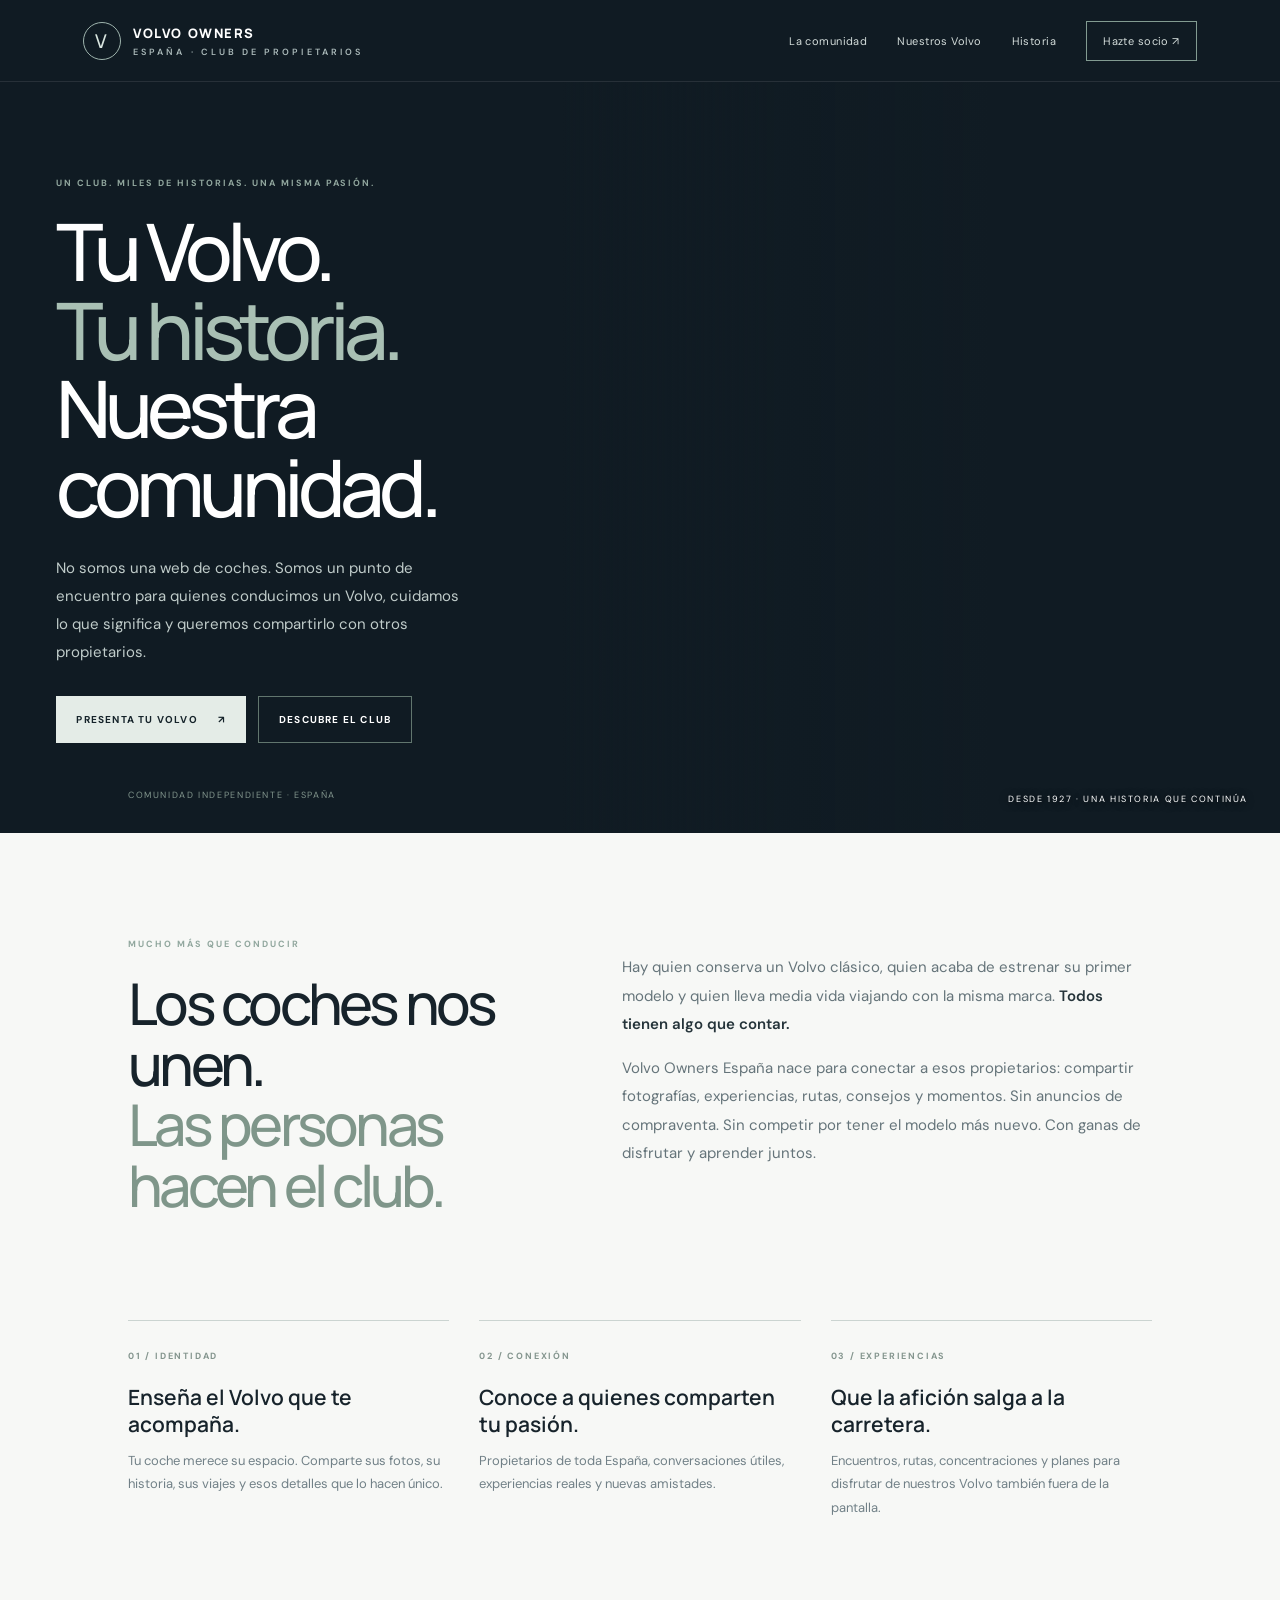
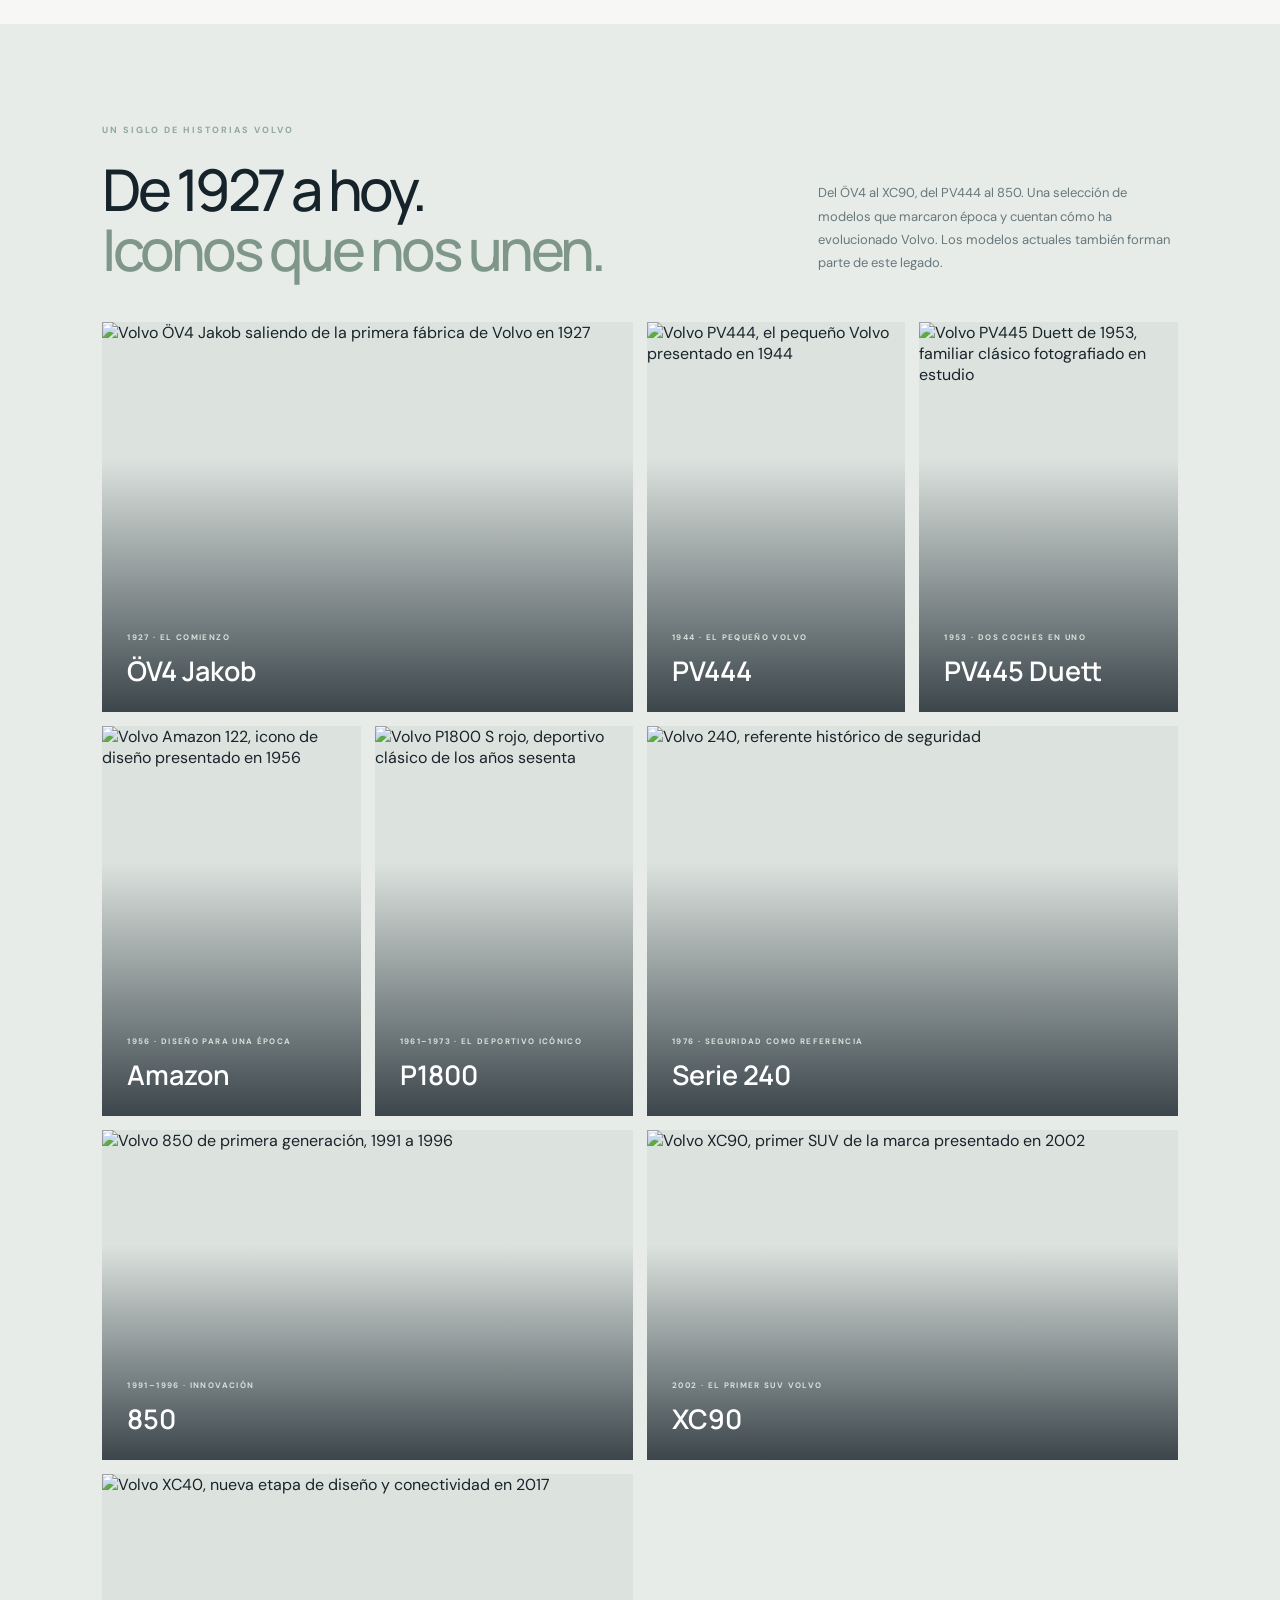
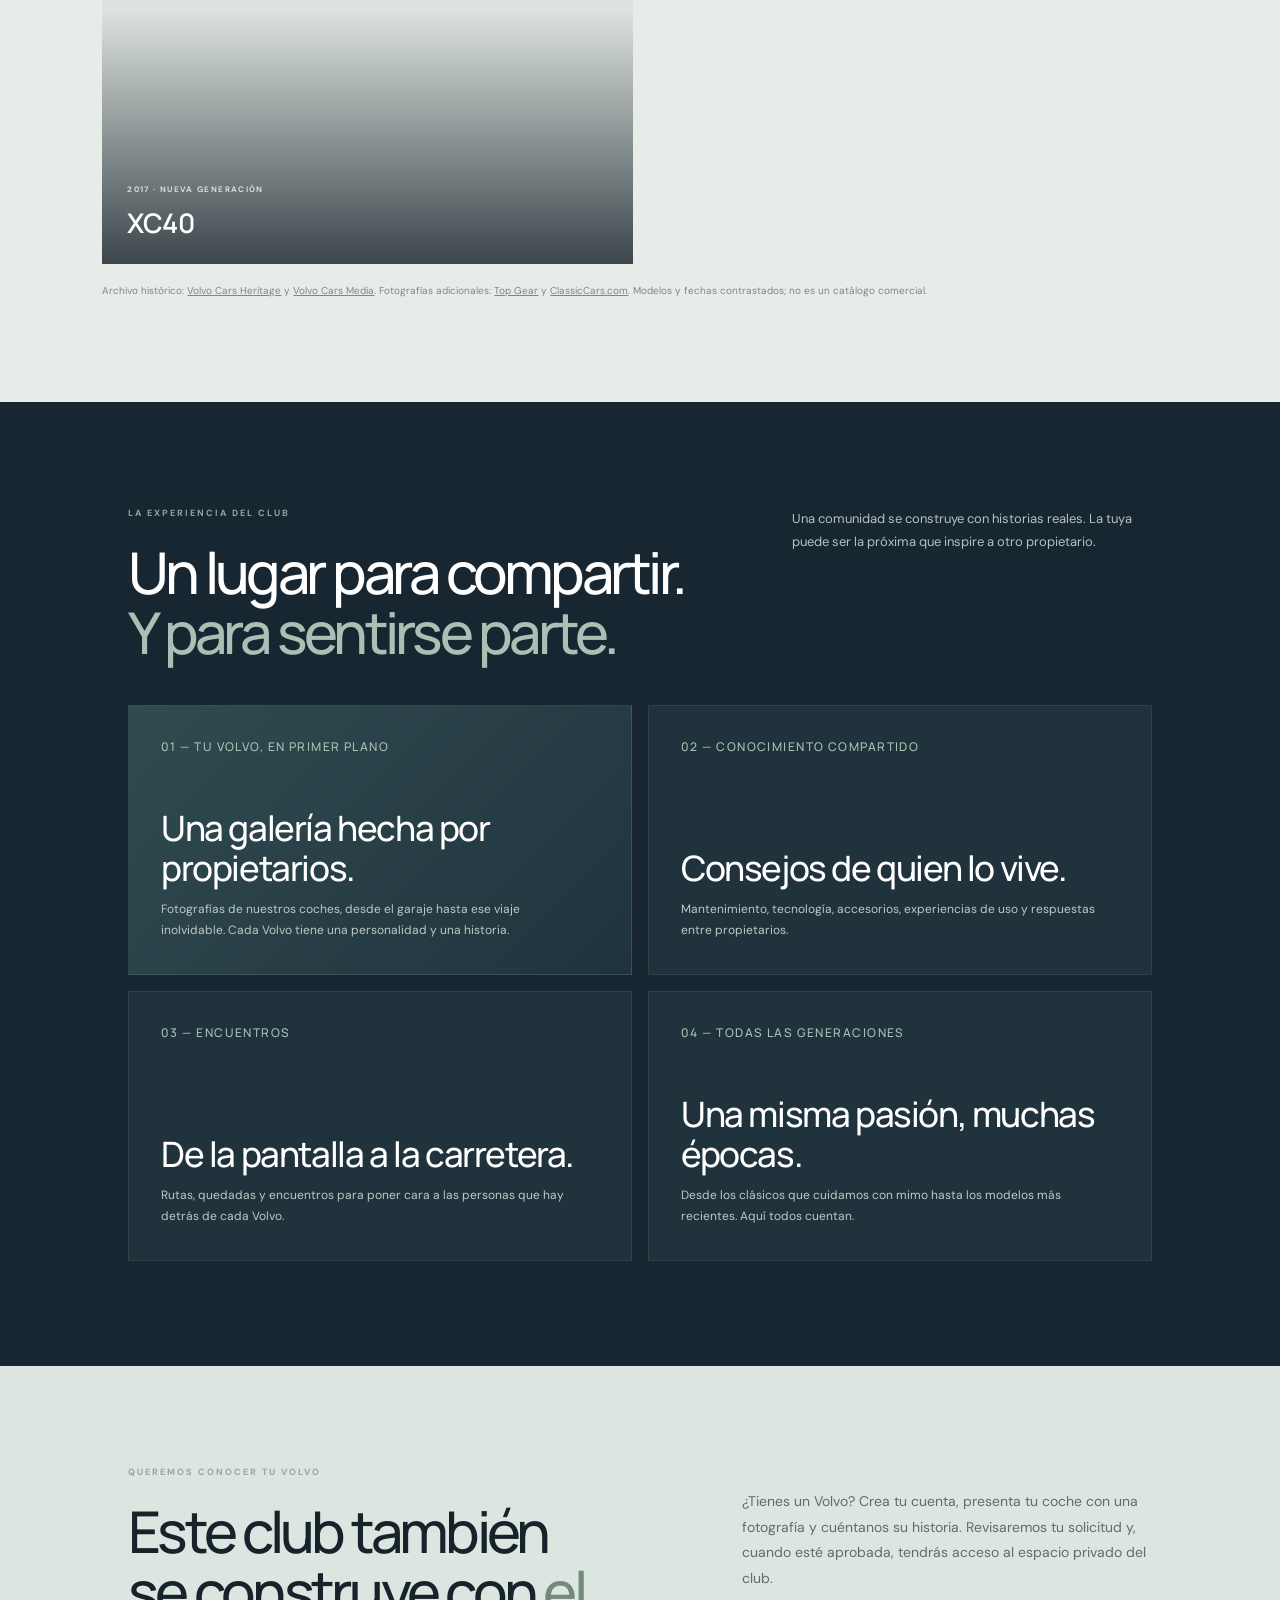
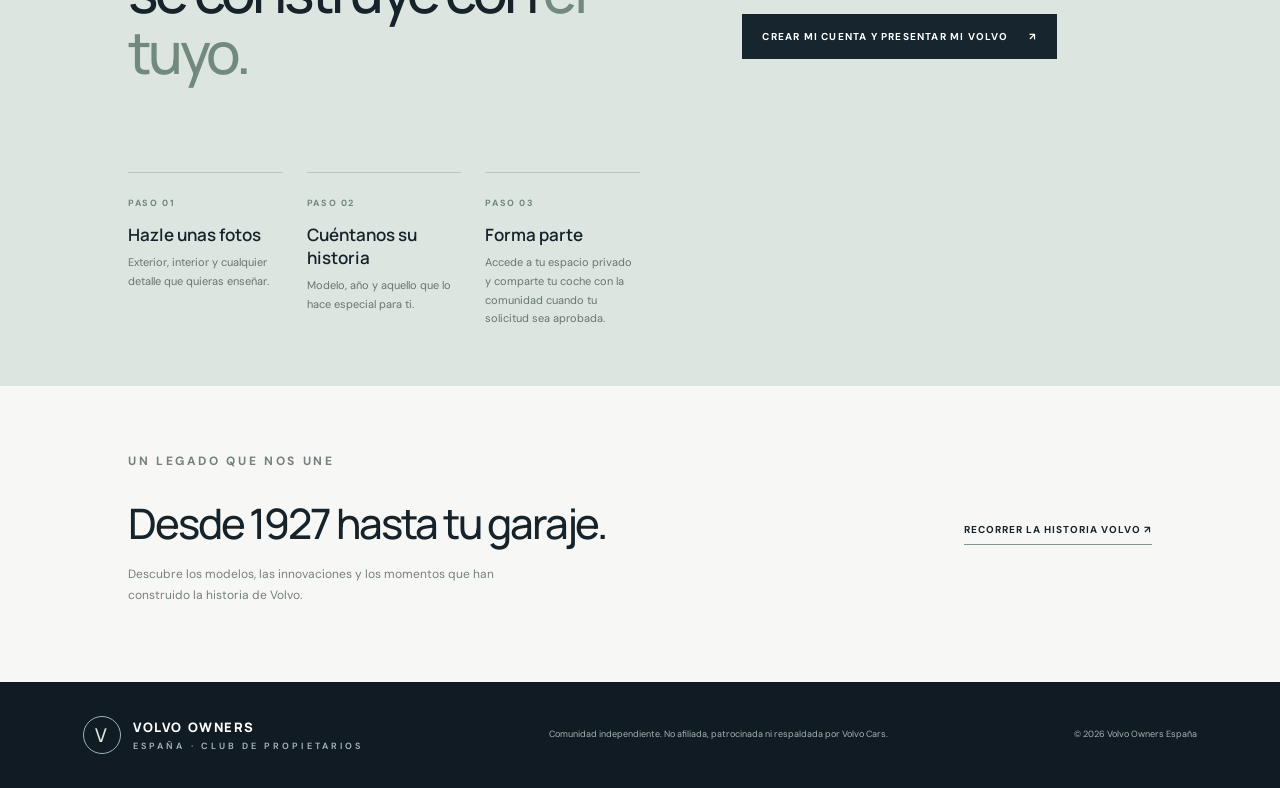
==== commit 64b02173: "Conectar Home con registro de propietarios" ====
--- a/index.html
+++ b/index.html
@@ -18,11 +18,11 @@
 <body>
 <header class="top">
 <a class="brand" href="index.html" aria-label="Volvo Owners España, inicio"><span class="mark">V</span><span>VOLVO OWNERS<small>ESPAÑA · CLUB DE PROPIETARIOS</small></span></a>
-<nav aria-label="Navegación principal"><a href="#comunidad">La comunidad</a><a href="#volvos">Nuestros Volvo</a><a href="historia.html">Historia</a><a class="nav-join" href="#presenta">Presenta tu Volvo ↗</a></nav>
+<nav aria-label="Navegación principal"><a href="#comunidad">La comunidad</a><a href="#volvos">Nuestros Volvo</a><a href="historia.html">Historia</a><a class="nav-join" href="socios.html#registro">Hazte socio ↗</a></nav>
 </header>
 <main>
 <section class="hero">
-<div class="hero-copy"><p class="eyebrow">UN CLUB. MILES DE HISTORIAS. UNA MISMA PASIÓN.</p><h1>Tu Volvo.<br><em>Tu historia.</em><br>Nuestra comunidad.</h1><p class="hero-lead">No somos una web de coches. Somos un punto de encuentro para quienes conducimos un Volvo, cuidamos lo que significa y queremos compartirlo con otros propietarios.</p><div class="actions"><a class="btn btn-light" href="#presenta">Presenta tu Volvo <span>↗</span></a><a class="btn btn-ghost" href="#comunidad">Descubre el club</a></div></div>
+<div class="hero-copy"><p class="eyebrow">UN CLUB. MILES DE HISTORIAS. UNA MISMA PASIÓN.</p><h1>Tu Volvo.<br><em>Tu historia.</em><br>Nuestra comunidad.</h1><p class="hero-lead">No somos una web de coches. Somos un punto de encuentro para quienes conducimos un Volvo, cuidamos lo que significa y queremos compartirlo con otros propietarios.</p><div class="actions"><a class="btn btn-light" href="socios.html#registro">Presenta tu Volvo <span>↗</span></a><a class="btn btn-ghost" href="#comunidad">Descubre el club</a></div></div>
 <div class="hero-photo" role="img" aria-label="Imagen histórica de Volvo, símbolo del legado que une a sus propietarios"><span class="photo-label">DESDE 1927 · UNA HISTORIA QUE CONTINÚA</span></div>
 <div class="hero-index">COMUNIDAD INDEPENDIENTE · ESPAÑA</div>
 </section>
@@ -42,8 +42,8 @@
 </div><p class="showcase-note">Archivo histórico: <a href="https://www.volvocars.com/intl/our-heritage/" target="_blank" rel="noopener">Volvo Cars Heritage</a> y <a href="https://www.volvocars.com/pa/media/models/heritage/" target="_blank" rel="noopener">Volvo Cars Media</a>. Fotografías adicionales: <a href="https://www.topgear.com/car-news/retro/stop-what-youre-doing-and-look-these-old-volvo-estates" target="_blank" rel="noopener">Top Gear</a> y <a href="https://journal.classiccars.com/2016/09/06/amazon-car-turns-60-10-things-probably-didnt-know/" target="_blank" rel="noopener">ClassicCars.com</a>. Modelos y fechas contrastados; no es un catálogo comercial.</p></section>
 <section class="community"><div class="section-head"><div><p class="eyebrow">LA EXPERIENCIA DEL CLUB</p><h2>Un lugar para compartir.<br><em>Y para sentirse parte.</em></h2></div><p>Una comunidad se construye con historias reales. La tuya puede ser la próxima que inspire a otro propietario.</p></div>
 <div class="community-grid"><article class="community-card large"><span class="number">01 — TU VOLVO, EN PRIMER PLANO</span><div><h3>Una galería hecha por propietarios.</h3><p>Fotografías de nuestros coches, desde el garaje hasta ese viaje inolvidable. Cada Volvo tiene una personalidad y una historia.</p></div></article><article class="community-card"><span class="number">02 — CONOCIMIENTO COMPARTIDO</span><div><h3>Consejos de quien lo vive.</h3><p>Mantenimiento, tecnología, accesorios, experiencias de uso y respuestas entre propietarios.</p></div></article><article class="community-card"><span class="number">03 — ENCUENTROS</span><div><h3>De la pantalla a la carretera.</h3><p>Rutas, quedadas y encuentros para poner cara a las personas que hay detrás de cada Volvo.</p></div></article><article class="community-card"><span class="number">04 — TODAS LAS GENERACIONES</span><div><h3>Una misma pasión, muchas épocas.</h3><p>Desde los clásicos que cuidamos con mimo hasta los modelos más recientes. Aquí todos cuentan.</p></div></article></div></section>
-<section class="invite" id="presenta"><div><p class="eyebrow">QUEREMOS CONOCER TU VOLVO</p><h2>Este club también<br>se construye con <em>el tuyo.</em></h2></div><div class="invite-copy"><p>¿Tienes un Volvo? Nos encantará conocerlo. Prepara unas fotografías, cuéntanos qué modelo tienes y qué significa para ti. Queremos que cada propietario tenga su lugar en esta comunidad.</p><a class="btn" href="#pasos">Cómo presentar mi Volvo <span>↗</span></a><p style="font-size:10px;color:#718078;margin-top:13px">Estamos preparando el formulario de presentación y el espacio privado para socios. De momento, puedes preparar las fotografías y la historia de tu coche.</p></div>
-<div class="steps" id="pasos"><article class="step"><b>PASO 01</b><h3>Hazle unas fotos</h3><p>Exterior, interior y cualquier detalle que quieras enseñar.</p></article><article class="step"><b>PASO 02</b><h3>Cuéntanos su historia</h3><p>Modelo, año y aquello que lo hace especial para ti.</p></article><article class="step"><b>PASO 03</b><h3>Forma parte</h3><p>Estamos preparando el espacio de propietarios para compartir cada Volvo.</p></article></div>
+<section class="invite" id="presenta"><div><p class="eyebrow">QUEREMOS CONOCER TU VOLVO</p><h2>Este club también<br>se construye con <em>el tuyo.</em></h2></div><div class="invite-copy"><p>¿Tienes un Volvo? Crea tu cuenta, presenta tu coche con una fotografía y cuéntanos su historia. Revisaremos tu solicitud y, cuando esté aprobada, tendrás acceso al espacio privado del club.</p><a class="btn" href="socios.html#registro">Crear mi cuenta y presentar mi Volvo <span>↗</span></a></div>
+<div class="steps" id="pasos"><article class="step"><b>PASO 01</b><h3>Hazle unas fotos</h3><p>Exterior, interior y cualquier detalle que quieras enseñar.</p></article><article class="step"><b>PASO 02</b><h3>Cuéntanos su historia</h3><p>Modelo, año y aquello que lo hace especial para ti.</p></article><article class="step"><b>PASO 03</b><h3>Forma parte</h3><p>Accede a tu espacio privado y comparte tu coche con la comunidad cuando tu solicitud sea aprobada.</p></article></div>
 </section>
 <section class="history-strip"><div><p class="eyebrow">UN LEGADO QUE NOS UNE</p><h2>Desde 1927 hasta tu garaje.</h2><p>Descubre los modelos, las innovaciones y los momentos que han construido la historia de Volvo.</p></div><a href="historia.html">RECORRER LA HISTORIA VOLVO ↗</a></section>
 </main>
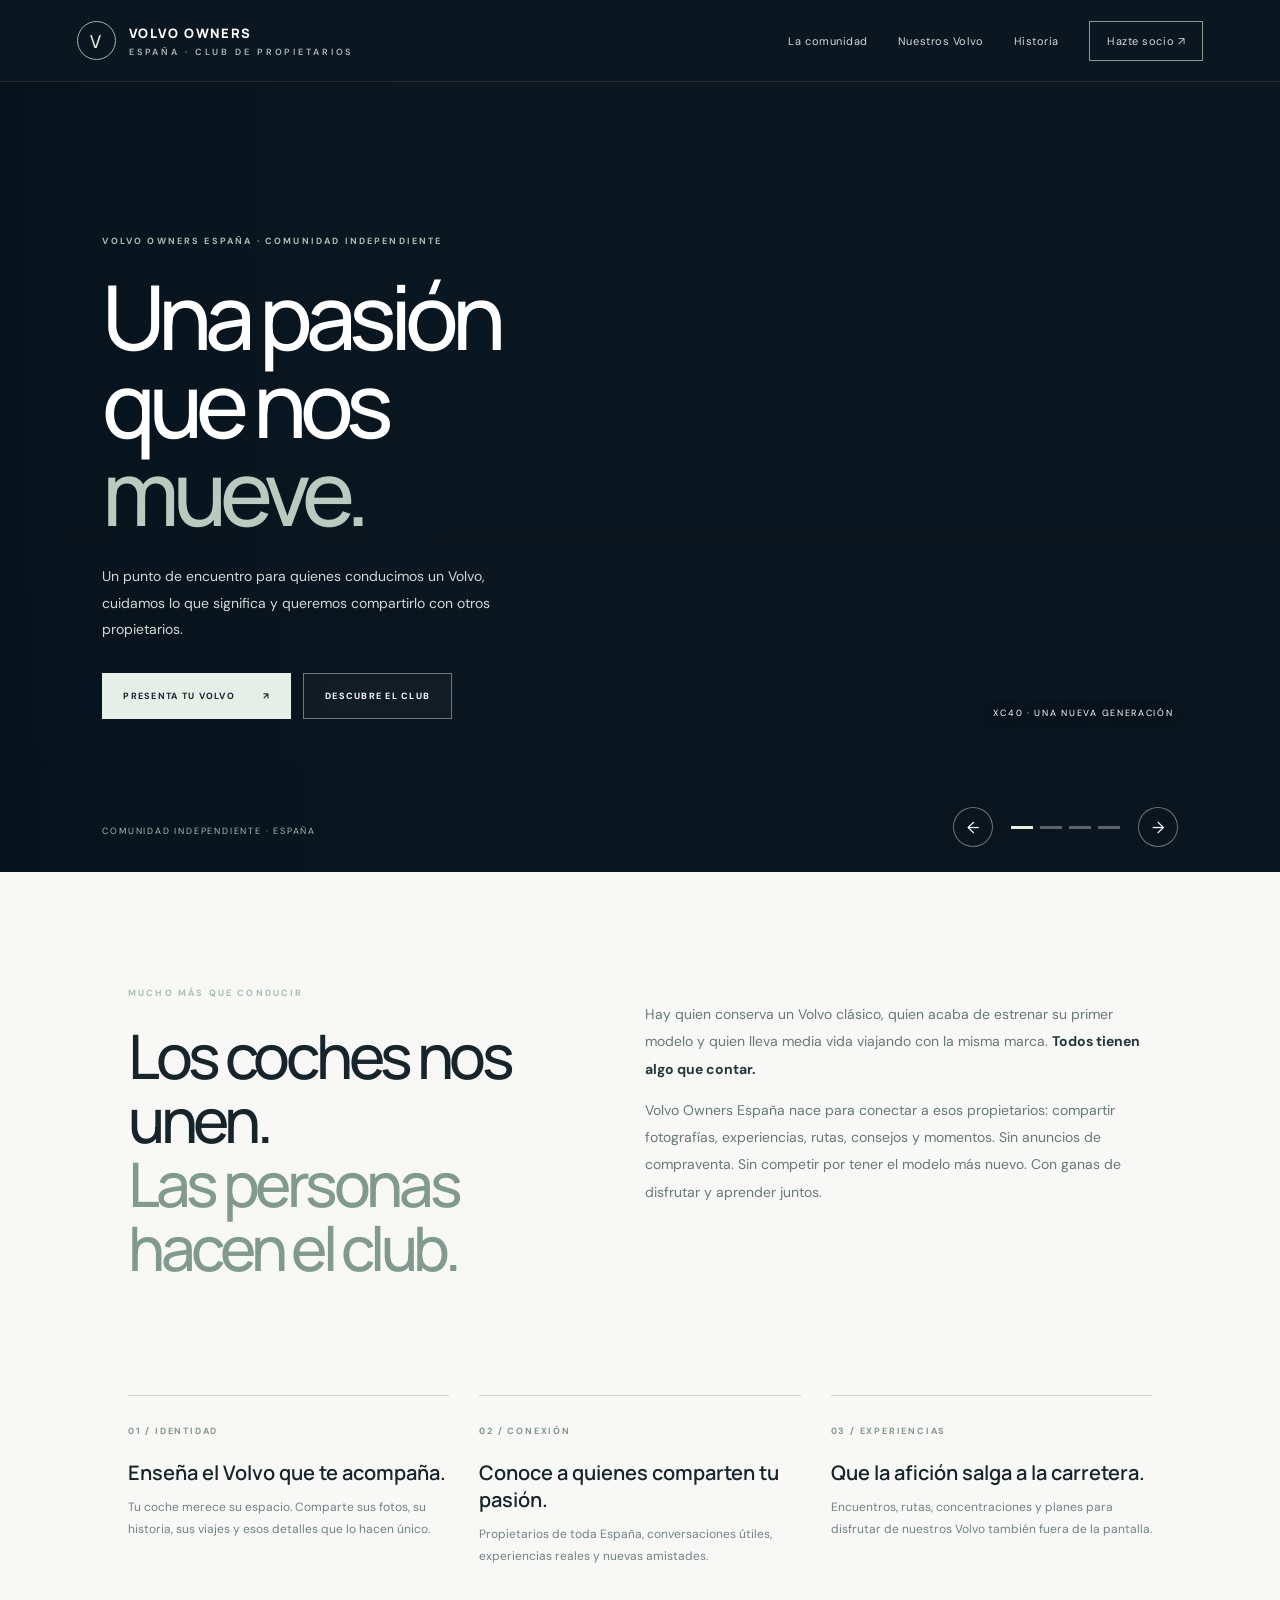
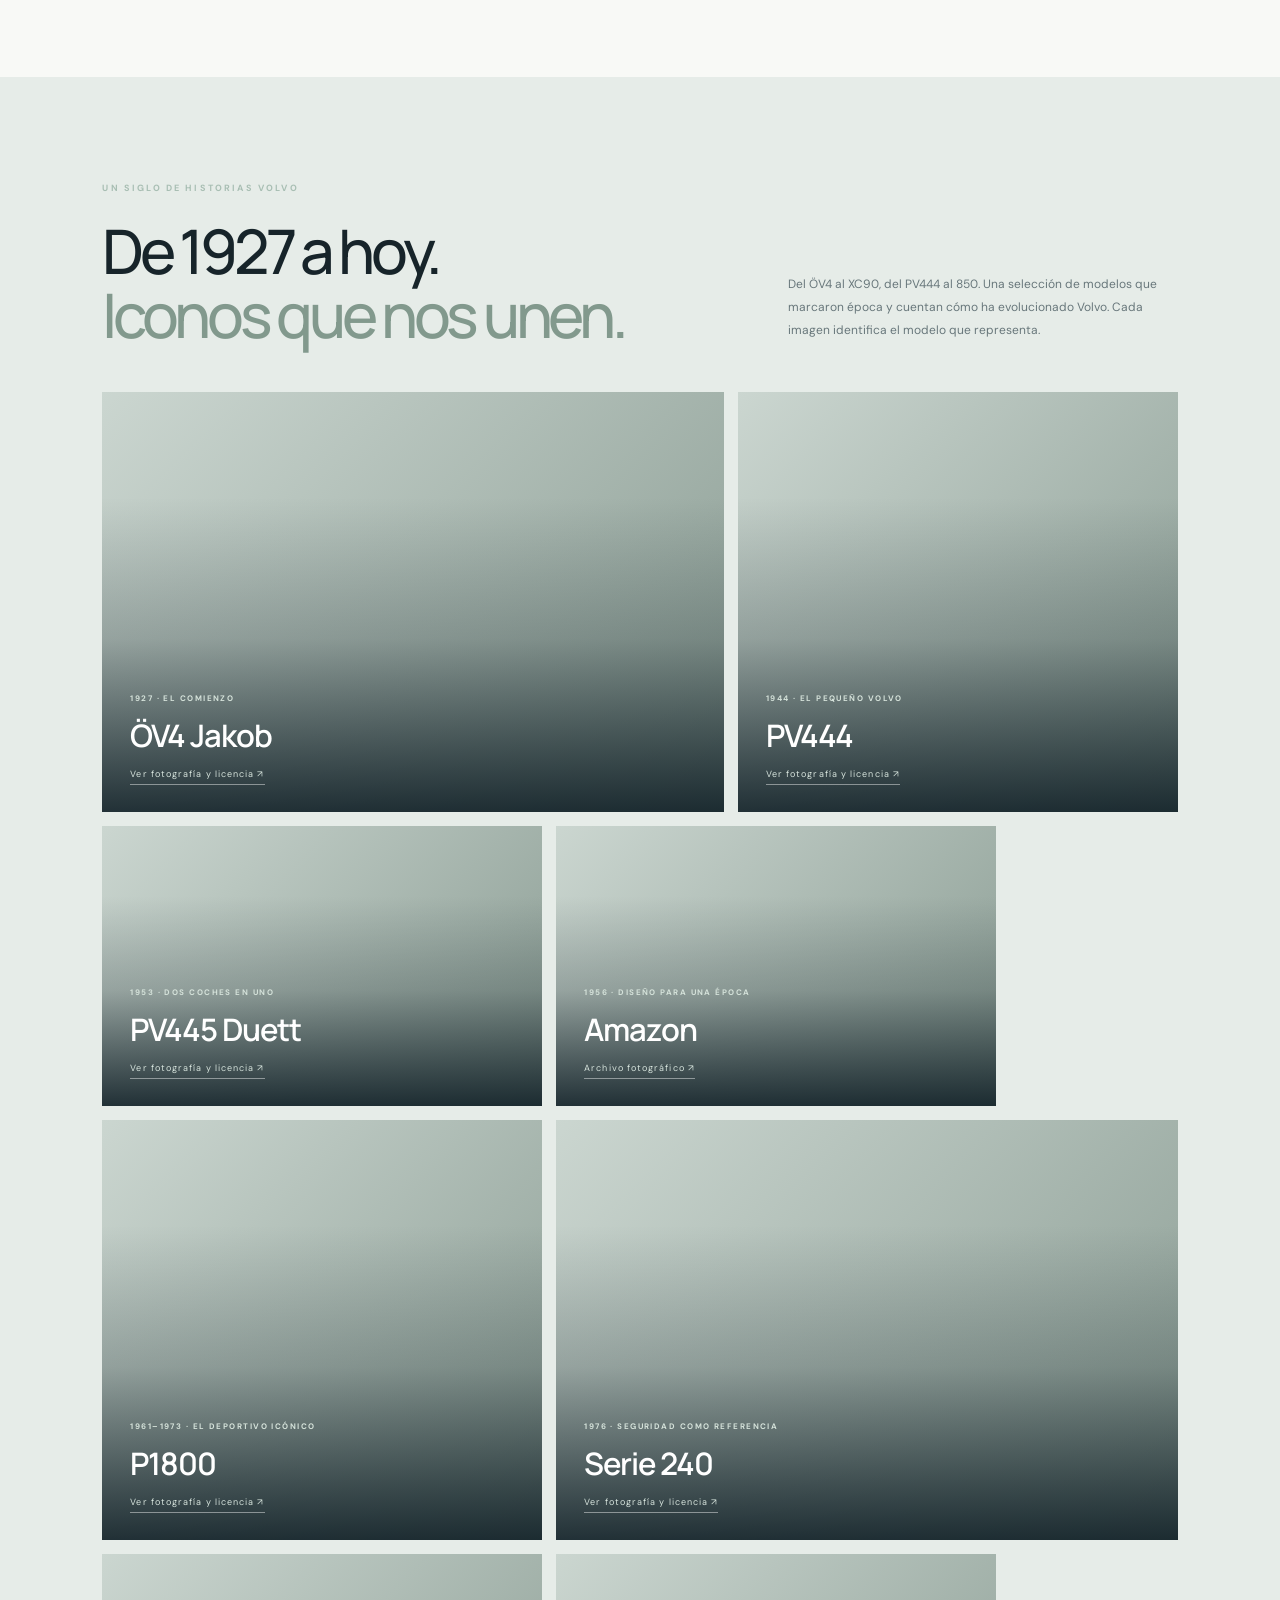
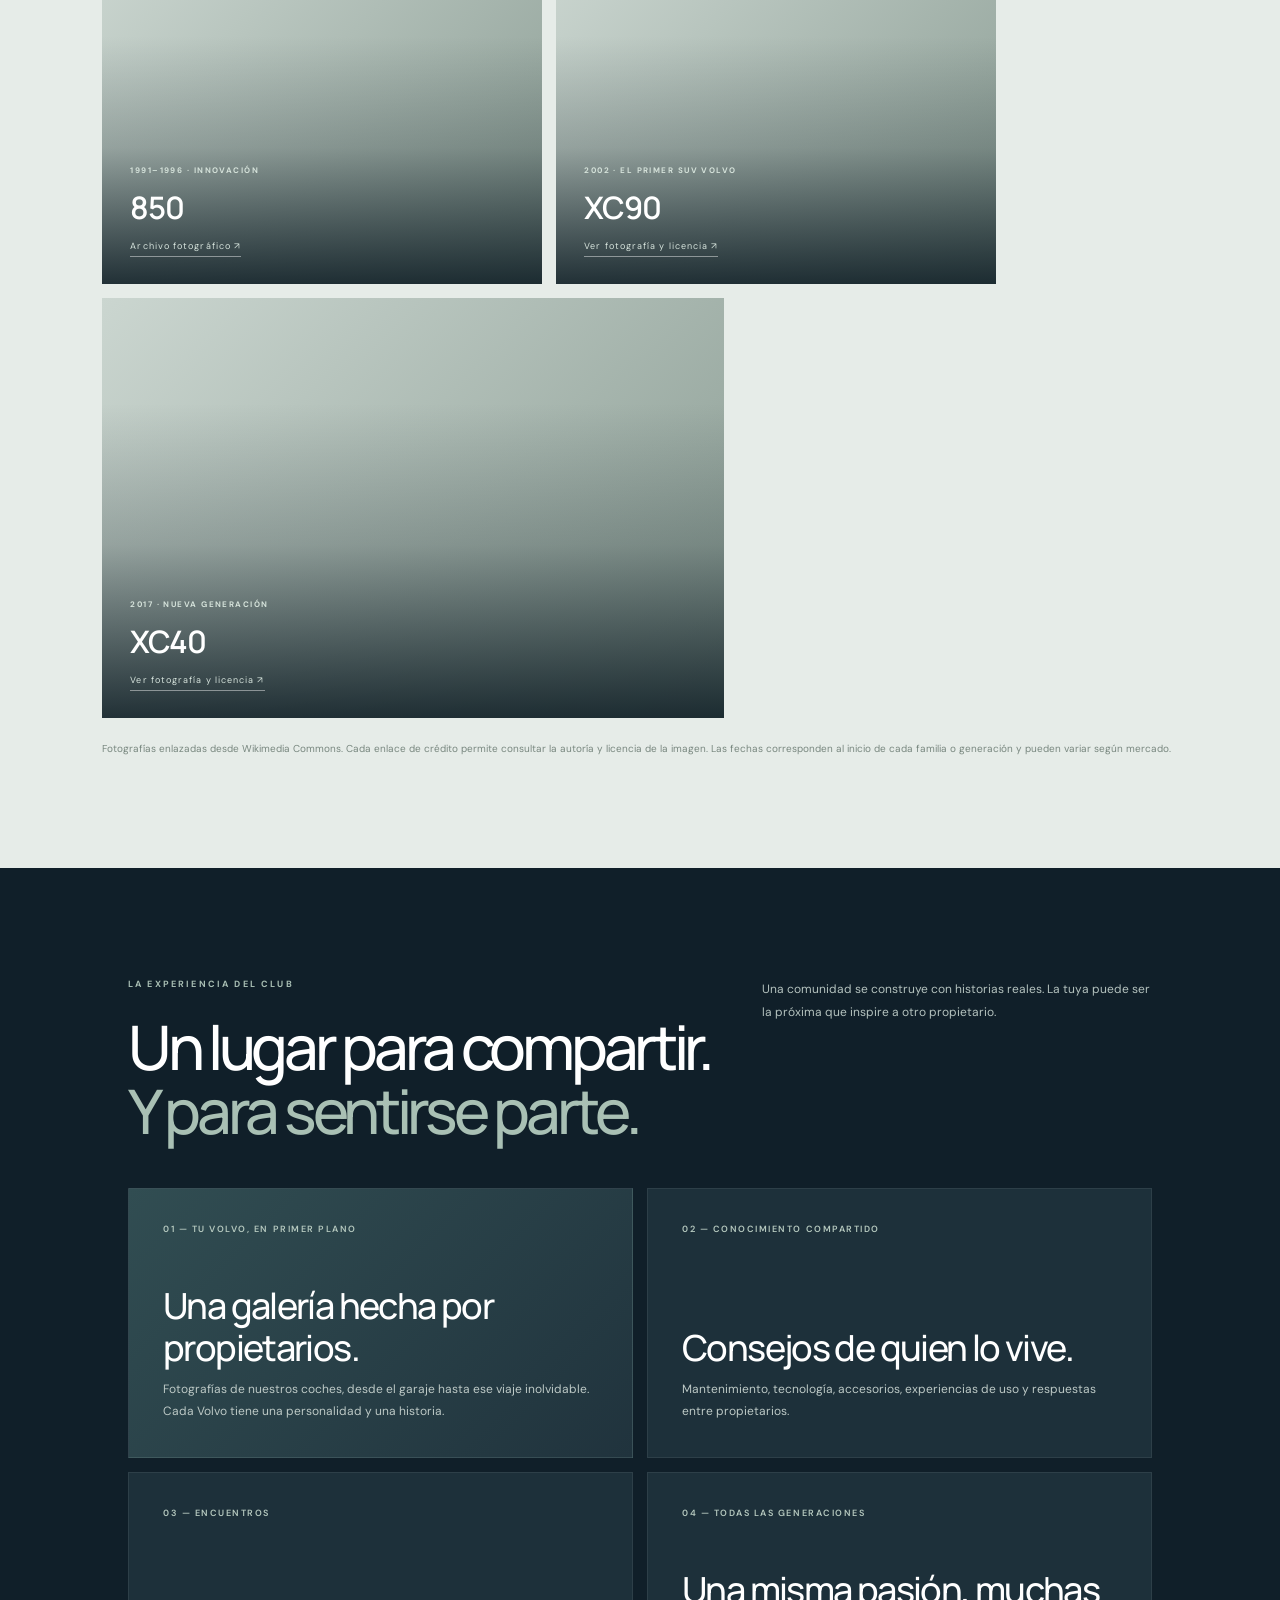
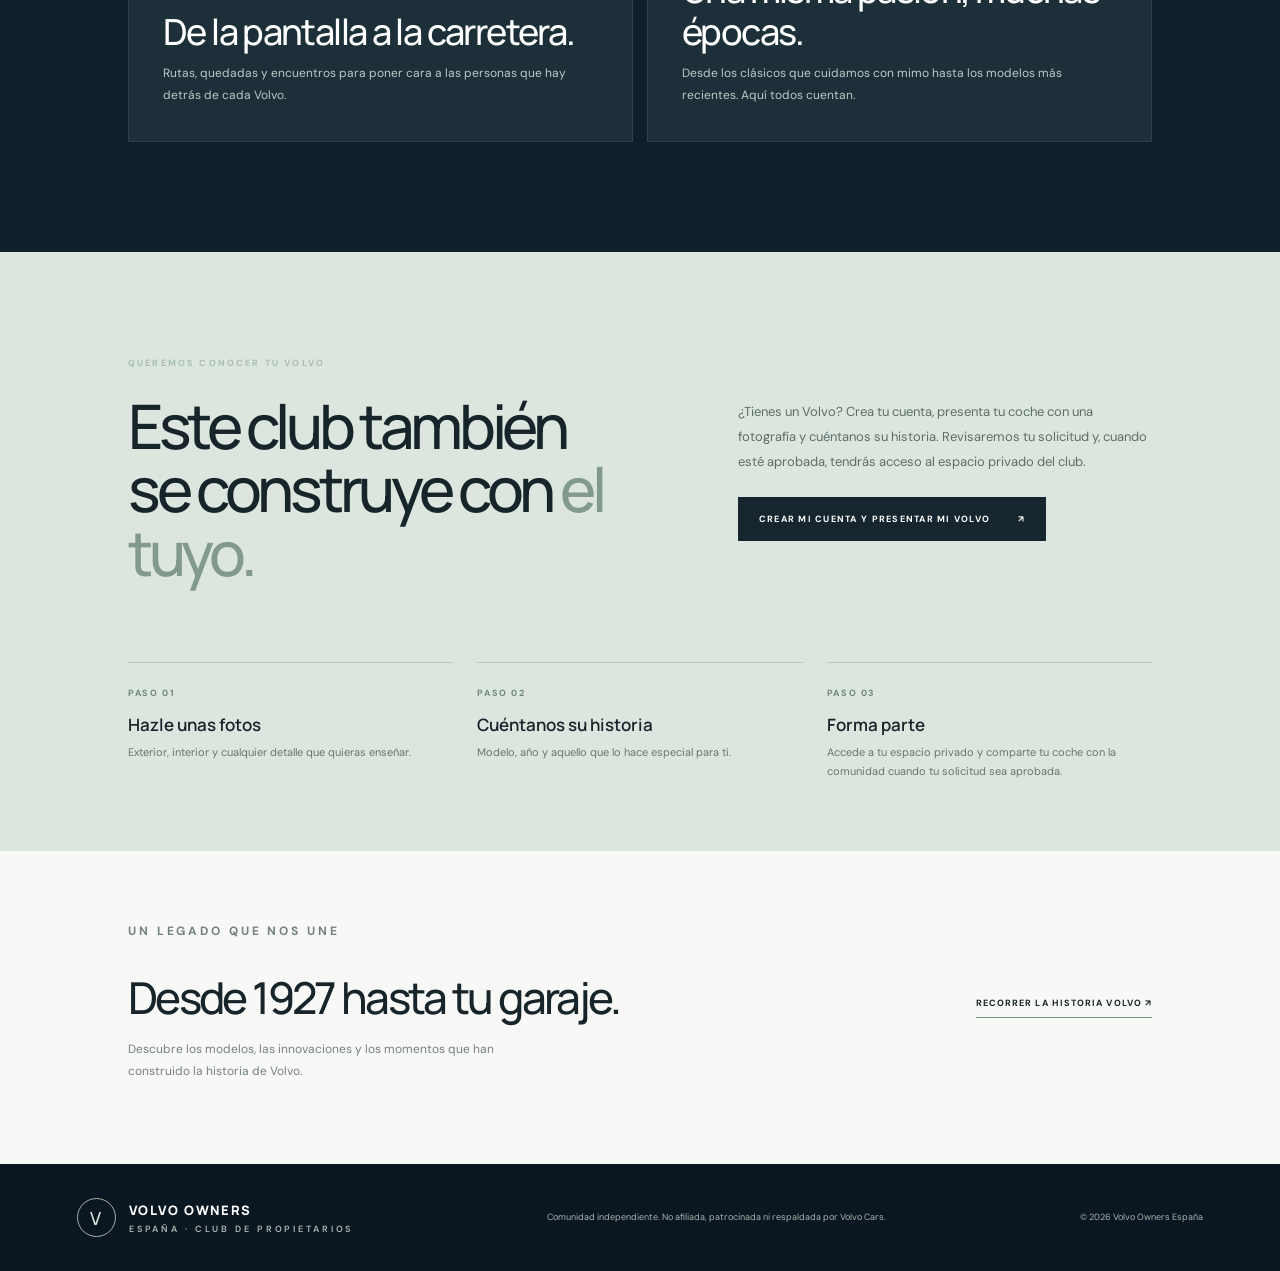
==== commit 3582c1a2: "Rediseñar portada con slider cinematográfico y fotografía Volvo estable" ====
--- a/index.html
+++ b/index.html
@@ -3,16 +3,23 @@
 <head>
 <meta charset="utf-8">
 <meta name="viewport" content="width=device-width,initial-scale=1">
-<meta name="theme-color" content="#101820">
-<title>Volvo Owners España | El club de quienes conducen Volvo</title>
-<meta name="description" content="Una comunidad independiente de propietarios Volvo en España. Comparte tu coche, descubre otros Volvo y conecta con personas que comparten tu pasión.">
+<meta name="theme-color" content="#0b1720">
+<title>Volvo Owners España — Una pasión que nos mueve</title>
+<meta name="description" content="La comunidad independiente de propietarios Volvo en España. Historias, modelos, rutas y experiencias compartidas desde 1927.">
 <link rel="preconnect" href="https://fonts.googleapis.com">
 <link rel="preconnect" href="https://fonts.gstatic.com" crossorigin>
+<link rel="preconnect" href="https://commons.wikimedia.org">
+<link rel="preconnect" href="https://upload.wikimedia.org">
 <link href="https://fonts.googleapis.com/css2?family=DM+Sans:wght@400;500;600;700&family=Manrope:wght@400;500;600;700;800&display=swap" rel="stylesheet">
 <style>
-:root{--night:#101b23;--night2:#172630;--paper:#f2f4f3;--white:#fff;--ink:#17232b;--muted:#718087;--line:#dce2e2;--lime:#d7e5dd;--accent:#9bb8aa}
-*{box-sizing:border-box}html{scroll-behavior:smooth}body{margin:0;background:var(--paper);color:var(--ink);font-family:'DM Sans',sans-serif}a{color:inherit}.top{height:82px;padding:0 6.5%;display:flex;align-items:center;justify-content:space-between;background:#101b23;color:#fff;border-bottom:1px solid #ffffff18}.brand{display:flex;align-items:center;gap:12px;text-decoration:none;font:800 13px Manrope;letter-spacing:.12em}.mark{width:38px;height:38px;border:1px solid #9eb4ad;border-radius:50%;display:grid;place-items:center;color:#d9e5df;font:500 19px Manrope}.brand small{display:block;font:600 9px 'DM Sans';letter-spacing:.34em;margin-top:4px;color:#aab9b9}.top nav{display:flex;gap:30px;align-items:center}.top nav a{font-size:11px;text-decoration:none;color:#d3dcda;letter-spacing:.04em}.top nav a:hover{color:#fff}.nav-join{border:1px solid #829b91;padding:12px 16px}.hero{min-height:690px;background:var(--night);color:white;display:grid;grid-template-columns:.88fr 1.12fr;position:relative;overflow:hidden}.hero-copy{padding:95px 7vw 90px 10%;align-self:center;position:relative;z-index:1}.eyebrow{font-size:9px;letter-spacing:.22em;font-weight:700;color:#91a79e;margin:0 0 23px}.hero h1{font:500 clamp(48px,6.2vw,86px)/.99 Manrope;letter-spacing:-.075em;margin:0;max-width:640px}.hero h1 em{font-style:normal;color:#a9c0b4}.hero-lead{font-size:15px;line-height:1.85;color:#c0ccca;max-width:430px;margin:29px 0 30px}.actions{display:flex;flex-wrap:wrap;gap:12px}.btn{display:inline-flex;align-items:center;justify-content:center;gap:20px;text-decoration:none;padding:16px 20px;font-size:10px;font-weight:700;letter-spacing:.12em;text-transform:uppercase;transition:.2s}.btn-light{background:#e4ece7;color:#15232a}.btn-light:hover{background:#fff;transform:translateY(-2px)}.btn-ghost{border:1px solid #61766e;color:white}.btn-ghost:hover{background:#ffffff12}.hero-photo{min-height:690px;position:relative;background:linear-gradient(90deg,#101b23 0%,#101b2322 28%,#101b2300 60%),url('https://www.volvocars.com/images/cs/v3/assets/blt0feaa88e629251fc/bltdab5abfcf7d10880/66cd8b4ad56cdaae959713f8/ov4-legacy-cars-hero-4x3.jpg?auto=avif&branch=prod_alias&format=webp&iar=0&imdensity=1&quality=85&w=3840') center/cover no-repeat}.photo-label{position:absolute;bottom:28px;right:32px;color:#fff;font-size:9px;letter-spacing:.18em;text-shadow:0 1px 8px #000}.hero-index{position:absolute;bottom:32px;left:10%;font-size:9px;letter-spacing:.18em;color:#82968d}.manifesto{padding:105px 10%;display:grid;grid-template-columns:.85fr 1.15fr;gap:10%;align-items:start;background:#f7f8f6}.manifesto h2,.section-head h2,.invite h2{font:500 clamp(36px,4.5vw,62px)/1.05 Manrope;letter-spacing:-.065em;margin:0}.manifesto h2 em,.section-head h2 em{font-style:normal;color:#7f968a}.manifesto-copy{font-size:15px;line-height:1.9;color:#65747a;max-width:580px}.manifesto-copy strong{color:#25343a;font-weight:600}.principles{padding:0 10% 105px;display:grid;grid-template-columns:repeat(3,1fr);gap:30px;background:#f7f8f6}.principle{border-top:1px solid #cbd4d1;padding-top:22px}.principle span{font-size:9px;letter-spacing:.2em;color:#84958e;font-weight:700}.principle h3{font:600 21px/1.3 Manrope;margin:20px 0 10px}.principle p{font-size:13px;line-height:1.8;color:#718087;margin:0}.showcase{background:#e7ece9;padding:100px 8% 105px}.section-head{display:flex;justify-content:space-between;align-items:end;gap:45px;margin-bottom:42px}.section-head>p{max-width:360px;font-size:13px;line-height:1.8;color:#68777b;margin:0 0 5px}.car-grid{display:grid;grid-template-columns:repeat(12,1fr);gap:14px}.car-tile{background:#f6f8f6;min-width:0;position:relative;overflow:hidden;min-height:270px}.car-tile:nth-child(1),.car-tile:nth-child(6),.car-tile:nth-child(9){grid-column:span 6;min-height:390px}.car-tile:nth-child(2),.car-tile:nth-child(3),.car-tile:nth-child(4),.car-tile:nth-child(5){grid-column:span 3}.car-tile:nth-child(7),.car-tile:nth-child(8){grid-column:span 6;min-height:330px}.car-img{height:100%;min-height:270px;position:absolute;inset:0;padding:0;background:#dce3df}.car-tile:nth-child(1) .car-img,.car-tile:nth-child(6) .car-img{min-height:390px}.car-img:after{content:"";position:absolute;inset:35% 0 0;background:linear-gradient(0deg,#101b23c9,transparent)}.car-img img{width:100%;height:100%;position:absolute;inset:0;object-fit:cover;transition:transform .7s ease;filter:saturate(.86)}.car-tile:hover .car-img img{transform:scale(1.045)}.car-caption{position:absolute;z-index:1;left:0;right:0;bottom:0;padding:24px 25px 23px;border:0;color:white}.car-caption small{font-size:8px;color:#d6e1db;letter-spacing:.17em;font-weight:700}.car-caption b{display:block;font:600 clamp(18px,2.2vw,27px) Manrope;margin-top:7px}.showcase-note{font-size:10px;color:#7b8983;margin:20px 0 0}.community{padding:105px 10%;background:var(--night2);color:white}.community .section-head{align-items:start}.community .section-head h2{max-width:600px}.community .section-head h2 em{color:#a9c0b4}.community .section-head>p{color:#b4c2be}.community-grid{display:grid;grid-template-columns:1fr 1fr;gap:16px}.community-card{min-height:270px;padding:32px;background:#20333d;border:1px solid #ffffff13;display:flex;flex-direction:column;justify-content:space-between}.community-card.large{background:linear-gradient(135deg,#304b50,#20333d)}.community-card .number{font:500 12px Manrope;color:#a9c0b4;letter-spacing:.12em}.community-card h3{font:500 clamp(24px,3vw,35px)/1.15 Manrope;letter-spacing:-.04em;margin:0 0 10px}.community-card p{font-size:12px;line-height:1.8;color:#bdc9c6;max-width:420px;margin:0}.invite{margin:0;padding:100px 10%;display:grid;grid-template-columns:1fr .8fr;gap:10%;align-items:center;background:#dce5df}.invite h2{max-width:580px}.invite h2 em{font-style:normal;color:#728a7d}.invite-copy p{font-size:14px;line-height:1.85;color:#5d6e68;margin:0 0 22px}.invite .btn{background:#17262e;color:white}.steps{display:grid;grid-template-columns:repeat(3,1fr);gap:24px;margin-top:48px}.step{border-top:1px solid #b8c8bf;padding-top:17px}.step b{font-size:9px;letter-spacing:.18em;color:#71877b}.step h3{font:600 17px Manrope;margin:12px 0 7px}.step p{font-size:11px;line-height:1.7;color:#66766e;margin:0}.history-strip{padding:65px 10%;display:flex;align-items:center;justify-content:space-between;gap:35px;background:#f7f8f6}.history-strip h2{font:500 clamp(27px,3.5vw,42px) Manrope;letter-spacing:-.05em;margin:0}.history-strip p{font-size:12px;line-height:1.7;color:#74817c;max-width:390px}.history-strip a{white-space:nowrap;text-decoration:none;border-bottom:1px solid #82978b;padding:0 0 8px;font-size:10px;font-weight:700;letter-spacing:.1em}footer{background:#101b23;color:#fff;padding:34px 6.5%;display:flex;align-items:center;justify-content:space-between;gap:20px}footer p,footer small{font-size:9px;color:#a6b4b0;line-height:1.7}footer .brand{flex-shrink:0}
-@media(max-width:900px){.hero{grid-template-columns:1fr}.hero-copy{padding:80px 8% 70px}.hero-photo{min-height:420px;background-position:center}.hero-index{left:8%}.manifesto{padding:80px 8%;grid-template-columns:1fr;gap:25px}.principles{padding:0 8% 80px}.showcase,.community{padding:80px 7%}.car-grid{grid-template-columns:repeat(2,1fr)}.car-tile:nth-child(n){grid-column:span 1;min-height:230px}.car-img,.car-tile:nth-child(n) .car-img{height:100%;min-height:230px}.invite{padding:80px 8%;grid-template-columns:1fr;gap:30px}.history-strip{padding:55px 8%}}@media(max-width:620px){.top{height:72px;padding:0 5%}.top nav{gap:12px}.top nav a:not(.nav-join){display:none}.nav-join{padding:10px 12px}.hero-copy{padding:70px 7% 65px}.hero h1{font-size:54px}.hero-photo{min-height:310px}.hero-index{bottom:20px}.manifesto{padding:70px 7%}.principles{grid-template-columns:1fr;padding:0 7% 70px;gap:26px}.showcase,.community{padding:70px 6%}.section-head{display:block}.section-head>p{margin-top:20px}.car-grid{gap:9px}.car-tile:nth-child(n){min-height:190px}.car-img,.car-tile:nth-child(n) .car-img{height:100%;min-height:190px;padding:0}.car-caption{padding:14px}.car-caption b{font-size:15px}.community-grid{grid-template-columns:1fr}.community-card{min-height:220px;padding:25px}.invite{padding:70px 7%}.steps{grid-template-columns:1fr;gap:22px;margin-top:35px}.history-strip{display:block;padding:50px 7%}.history-strip p{margin:14px 0 24px}footer{padding:28px 6%;display:block}footer p{margin:22px 0 8px}}
+:root{--ink:#0b1720;--ink2:#132630;--paper:#f2f4f1;--white:#fff;--muted:#aab8b8;--sage:#b8c9bf;--line:#d9e0dc;--accent:#c9d8d0;--max:1440px}
+*{box-sizing:border-box}html{scroll-behavior:smooth;scroll-padding-top:80px}body{margin:0;background:var(--paper);color:#17242a;font-family:"DM Sans",sans-serif}a{color:inherit}button{font:inherit}.top{height:82px;padding:0 clamp(22px,6vw,96px);display:flex;align-items:center;justify-content:space-between;background:#0b1720;color:white;position:relative;z-index:20;border-bottom:1px solid #ffffff15}.brand{display:flex;align-items:center;gap:13px;text-decoration:none;font:800 13px Manrope;letter-spacing:.13em}.mark{width:39px;height:39px;border:1px solid #9fb2aa;border-radius:50%;display:grid;place-items:center;color:#dce8e1;font:500 18px Manrope}.brand small{display:block;font:600 9px "DM Sans";letter-spacing:.32em;margin-top:4px;color:#aab9b4}.top nav{display:flex;gap:30px;align-items:center}.top nav a{font-size:11px;text-decoration:none;color:#d0dad5;letter-spacing:.05em;transition:color .2s}.top nav a:hover{color:#fff}.nav-join{border:1px solid #829b91;padding:12px 17px}
+.hero{height:min(790px,calc(100svh - 82px));min-height:650px;position:relative;overflow:hidden;background:#0b1720;color:white;isolation:isolate}.slides,.slide{position:absolute;inset:0}.slide{opacity:0;visibility:hidden;transition:opacity 1s ease,visibility 1s;z-index:0}.slide.active{opacity:1;visibility:visible;z-index:1}.slide-bg{position:absolute;inset:-35px;overflow:hidden}.slide-bg img{width:100%;height:100%;object-fit:cover;object-position:center;filter:blur(20px) brightness(.38) saturate(.78);transform:scale(1.12)}.slide:after{content:"";position:absolute;inset:0;background:linear-gradient(90deg,#07131ceF 0%,#0b1720bd 36%,#0b17204a 72%,#0b17206b 100%),linear-gradient(0deg,#07131c9c,transparent 45%);z-index:1}.slide-inner{position:relative;z-index:2;height:100%;max-width:var(--max);margin:auto;padding:60px clamp(24px,8vw,128px);display:grid;grid-template-columns:.9fr 1.1fr;align-items:center;gap:5%}.hero-copy{max-width:610px}.eyebrow{font-size:9px;letter-spacing:.24em;font-weight:700;color:#a8beb3;margin:0 0 25px}.hero h1{font:500 clamp(54px,7vw,100px)/.98 Manrope;letter-spacing:-.078em;margin:0;max-width:700px}.hero h1 em{font-style:normal;color:#b7cbbf}.hero-lead{font-size:14px;line-height:1.9;color:#d0d9d5;max-width:440px;margin:28px 0 30px}.actions{display:flex;flex-wrap:wrap;gap:12px}.btn{display:inline-flex;align-items:center;justify-content:center;gap:28px;text-decoration:none;padding:16px 21px;font-size:9px;font-weight:700;letter-spacing:.14em;text-transform:uppercase;transition:transform .25s,background .25s,border-color .25s}.btn:hover{transform:translateY(-3px)}.btn-light{background:#e6eee8;color:#13232b}.btn-light:hover{background:white}.btn-ghost{border:1px solid #ffffff66;color:white;background:#ffffff08;backdrop-filter:blur(8px)}.btn-ghost:hover{background:#ffffff18}.slide-visual{height:min(520px,66vh);min-height:330px;position:relative;display:flex;align-items:center;justify-content:center}.slide-visual img{width:100%;height:100%;object-fit:contain;filter:drop-shadow(0 30px 40px #0008);mix-blend-mode:normal}.slide-caption{position:absolute;bottom:18px;right:4px;color:#fff;font-size:9px;letter-spacing:.19em;text-shadow:0 2px 12px #000}.hero-meta{position:absolute;z-index:5;left:clamp(24px,8vw,128px);bottom:35px;color:#a9bbb3;font-size:9px;letter-spacing:.2em}.hero-controls{position:absolute;z-index:6;right:clamp(24px,8vw,128px);bottom:25px;display:flex;align-items:center;gap:10px}.hero-controls button{width:40px;height:40px;border:1px solid #ffffff65;background:#0b17206b;color:#fff;border-radius:50%;cursor:pointer;transition:background .2s}.hero-controls button:hover{background:#ffffff25}.slide-dots{display:flex;gap:7px;margin:0 8px}.slide-dots button{width:22px;height:3px;border:0;border-radius:0;background:#ffffff55;padding:0}.slide-dots button.active{background:#e3eee7}.manifesto{padding:115px clamp(24px,10vw,150px);display:grid;grid-template-columns:.9fr 1.1fr;gap:10%;align-items:start;background:#f8f9f6}.manifesto h2,.section-head h2,.invite h2{font:500 clamp(37px,4.8vw,66px)/1.04 Manrope;letter-spacing:-.07em;margin:0}.manifesto h2 em,.section-head h2 em,.invite h2 em{font-style:normal;color:#82998d}.manifesto-copy{font-size:14px;line-height:1.95;color:#68777a;max-width:590px}.manifesto-copy strong{color:#25363b;font-weight:700}.principles{padding:0 clamp(24px,10vw,150px) 110px;display:grid;grid-template-columns:repeat(3,1fr);gap:30px;background:#f8f9f6}.principle{border-top:1px solid #cbd5cf;padding-top:22px}.principle span{font-size:9px;letter-spacing:.2em;color:#84958e;font-weight:700}.principle h3{font:600 20px/1.35 Manrope;margin:20px 0 10px}.principle p{font-size:12px;line-height:1.85;color:#718087;margin:0;max-width:340px}
+.showcase{background:#e6ece8;padding:105px clamp(24px,8vw,120px) 110px}.section-head{display:flex;justify-content:space-between;align-items:end;gap:45px;margin-bottom:45px}.section-head>p{max-width:390px;font-size:12px;line-height:1.9;color:#68777b;margin:0 0 5px}.car-grid{display:grid;grid-template-columns:repeat(12,1fr);gap:14px}.car-tile{background:#d5ded8;min-width:0;position:relative;overflow:hidden;min-height:280px;isolation:isolate}.car-tile:nth-child(1),.car-tile:nth-child(6),.car-tile:nth-child(9){grid-column:span 7;min-height:420px}.car-tile:nth-child(2),.car-tile:nth-child(3),.car-tile:nth-child(4),.car-tile:nth-child(5){grid-column:span 5}.car-tile:nth-child(7),.car-tile:nth-child(8){grid-column:span 5;min-height:330px}.car-img{position:absolute;inset:0;background:linear-gradient(135deg,#cbd6d0,#899b92)}.car-img:after{content:"";position:absolute;inset:25% 0 0;background:linear-gradient(0deg,#091820d9 0%,#09182036 55%,transparent 100%)}.car-img img{width:100%;height:100%;position:absolute;inset:0;object-fit:cover;transition:transform .8s cubic-bezier(.2,.7,.2,1);filter:saturate(.83) contrast(1.03)}.car-tile:hover .car-img img{transform:scale(1.055)}.car-caption{position:absolute;z-index:2;left:0;right:0;bottom:0;padding:27px 28px;color:white}.car-caption small{font-size:8px;color:#d5e2da;letter-spacing:.18em;font-weight:700}.car-caption b{display:block;font:600 clamp(20px,2.5vw,31px) Manrope;margin-top:8px;letter-spacing:-.035em}.car-caption a{display:inline-block;margin-top:12px;color:#d7e4dd;font-size:9px;letter-spacing:.12em;text-decoration:none;border-bottom:1px solid #ffffff70;padding-bottom:4px}.showcase-note{font-size:10px;line-height:1.8;color:#78877f;margin:22px 0 0}.showcase-note a{color:#53675e}
+.community{padding:110px clamp(24px,10vw,150px);background:#101f29;color:white}.community .section-head{align-items:start}.community .section-head h2{max-width:620px}.community .section-head h2 em{color:#a9c0b4}.community .section-head>p{color:#b4c2be}.community-grid{display:grid;grid-template-columns:1fr 1fr;gap:14px}.community-card{min-height:270px;padding:34px;background:#1d303a;border:1px solid #ffffff12;display:flex;flex-direction:column;justify-content:space-between;position:relative;overflow:hidden}.community-card.large{background:linear-gradient(135deg,#314d52,#20333d)}.community-card .number{font:600 9px "DM Sans";color:#b6c9bf;letter-spacing:.17em}.community-card h3{font:500 clamp(24px,3vw,36px)/1.15 Manrope;letter-spacing:-.045em;margin:0 0 10px;max-width:470px}.community-card p{font-size:12px;line-height:1.85;color:#bdc9c6;max-width:430px;margin:0}.invite{padding:105px clamp(24px,10vw,150px);display:grid;grid-template-columns:1fr .8fr;gap:9%;align-items:center;background:#dce6df}.invite h2{max-width:590px}.invite-copy p{font-size:13px;line-height:1.9;color:#5d6e68;margin:0 0 23px}.invite .btn{background:#17262e;color:white}.steps{grid-column:1/-1;display:grid;grid-template-columns:repeat(3,1fr);gap:24px;margin-top:42px}.step{border-top:1px solid #b8c8bf;padding-top:17px}.step b{font-size:9px;letter-spacing:.18em;color:#71877b}.step h3{font:600 17px Manrope;margin:12px 0 7px}.step p{font-size:11px;line-height:1.7;color:#66766e;margin:0}.history-strip{padding:70px clamp(24px,10vw,150px);display:flex;align-items:center;justify-content:space-between;gap:35px;background:#f8f9f6}.history-strip h2{font:500 clamp(28px,3.5vw,44px) Manrope;letter-spacing:-.06em;margin:0}.history-strip p{font-size:12px;line-height:1.8;color:#74817c;max-width:390px}.history-strip a{white-space:nowrap;text-decoration:none;border-bottom:1px solid #82978b;padding:0 0 8px;font-size:9px;font-weight:700;letter-spacing:.12em}footer{background:#0b1720;color:#fff;padding:34px clamp(22px,6vw,96px);display:flex;align-items:center;justify-content:space-between;gap:20px}footer p,footer small{font-size:9px;color:#a6b4b0;line-height:1.7}
+@media(max-width:900px){.hero{height:auto;min-height:760px}.slide-inner{grid-template-columns:1fr;padding:75px 8% 100px;gap:15px}.hero-copy{max-width:650px}.hero h1{font-size:clamp(54px,9vw,84px)}.slide-visual{height:340px;min-height:260px}.slide-visual img{object-fit:contain}.hero-meta{bottom:28px;left:8%}.hero-controls{right:8%;bottom:17px}.manifesto{padding:85px 8%;grid-template-columns:1fr;gap:25px}.principles{padding:0 8% 85px}.showcase,.community{padding:85px 7%}.invite{padding:85px 8%;grid-template-columns:1fr;gap:25px}.steps{margin-top:15px}.history-strip{padding:60px 8%}}
+@media(max-width:620px){.top{height:72px;padding:0 5%}.top nav{gap:12px}.top nav a:not(.nav-join){display:none}.nav-join{padding:10px 12px}.hero{min-height:760px}.slide-inner{padding:65px 7% 105px;display:flex;flex-direction:column;align-items:stretch;justify-content:center;gap:10px}.hero h1{font-size:clamp(48px,13vw,68px)}.hero-lead{font-size:13px;line-height:1.8;margin:22px 0}.slide-visual{height:270px;min-height:220px;margin:0 -5%}.slide-visual img{object-fit:contain}.slide-caption{right:10px;bottom:5px;font-size:8px}.hero-meta{left:7%;bottom:24px;font-size:8px}.hero-controls{right:6%;bottom:12px;gap:5px}.hero-controls button{width:34px;height:34px}.slide-dots{gap:5px}.slide-dots button{width:14px}.manifesto{padding:70px 7%}.principles{grid-template-columns:1fr;padding:0 7% 70px;gap:25px}.showcase,.community{padding:70px 6%}.section-head{display:block}.section-head>p{margin-top:20px}.car-grid{grid-template-columns:1fr 1fr;gap:9px}.car-tile:nth-child(n){grid-column:span 1;min-height:205px}.car-tile:nth-child(1),.car-tile:nth-child(6),.car-tile:nth-child(9){grid-column:span 2;min-height:280px}.car-caption{padding:15px}.car-caption b{font-size:17px}.car-caption small{font-size:7px}.community-grid{grid-template-columns:1fr}.community-card{min-height:220px;padding:25px}.invite{padding:70px 7%}.steps{grid-template-columns:1fr;gap:22px;margin-top:30px}.history-strip{display:block;padding:50px 7%}.history-strip p{margin:14px 0 24px}footer{padding:28px 6%;display:block}footer p{margin:22px 0 8px}}
+@media(prefers-reduced-motion:reduce){*,*::before,*::after{scroll-behavior:auto!important;transition:none!important;animation:none!important}}
 </style>
 </head>
 <body>
@@ -21,31 +28,49 @@
 <nav aria-label="Navegación principal"><a href="#comunidad">La comunidad</a><a href="#volvos">Nuestros Volvo</a><a href="historia.html">Historia</a><a class="nav-join" href="socios.html#registro">Hazte socio ↗</a></nav>
 </header>
 <main>
-<section class="hero">
-<div class="hero-copy"><p class="eyebrow">UN CLUB. MILES DE HISTORIAS. UNA MISMA PASIÓN.</p><h1>Tu Volvo.<br><em>Tu historia.</em><br>Nuestra comunidad.</h1><p class="hero-lead">No somos una web de coches. Somos un punto de encuentro para quienes conducimos un Volvo, cuidamos lo que significa y queremos compartirlo con otros propietarios.</p><div class="actions"><a class="btn btn-light" href="socios.html#registro">Presenta tu Volvo <span>↗</span></a><a class="btn btn-ghost" href="#comunidad">Descubre el club</a></div></div>
-<div class="hero-photo" role="img" aria-label="Imagen histórica de Volvo, símbolo del legado que une a sus propietarios"><span class="photo-label">DESDE 1927 · UNA HISTORIA QUE CONTINÚA</span></div>
-<div class="hero-index">COMUNIDAD INDEPENDIENTE · ESPAÑA</div>
+<section class="hero" aria-label="Presentación Volvo Owners España">
+<div class="slides">
+<article class="slide active" aria-hidden="false">
+<div class="slide-bg"><img src="https://commons.wikimedia.org/wiki/Special:FilePath/2018%20Volvo%20XC40.jpg?width=1800" alt="" fetchpriority="high"></div>
+<div class="slide-inner"><div class="hero-copy"><p class="eyebrow">VOLVO OWNERS ESPAÑA · COMUNIDAD INDEPENDIENTE</p><h1>Una pasión<br>que nos <em>mueve.</em></h1><p class="hero-lead">Un punto de encuentro para quienes conducimos un Volvo, cuidamos lo que significa y queremos compartirlo con otros propietarios.</p><div class="actions"><a class="btn btn-light" href="socios.html#registro">Presenta tu Volvo <span>↗</span></a><a class="btn btn-ghost" href="#comunidad">Descubre el club</a></div></div><div class="slide-visual"><img src="https://commons.wikimedia.org/wiki/Special:FilePath/2018%20Volvo%20XC40.jpg?width=1500" alt="Volvo XC40 de primera generación, modelo 2018" fetchpriority="high"><span class="slide-caption">XC40 · UNA NUEVA GENERACIÓN</span></div></div>
+</article>
+<article class="slide" aria-hidden="true">
+<div class="slide-bg"><img src="https://commons.wikimedia.org/wiki/Special:FilePath/Volvo%20P1800.jpg?width=1800" alt="" loading="lazy"></div>
+<div class="slide-inner"><div class="hero-copy"><p class="eyebrow">DISEÑO QUE TRASCIENDE EL TIEMPO</p><h1>El pasado<br>también nos <em>inspira.</em></h1><p class="hero-lead">Desde los clásicos que conservamos con mimo hasta los modelos que estrenan carretera. Cada Volvo guarda una historia irrepetible.</p><div class="actions"><a class="btn btn-light" href="historia.html">Explora la historia <span>↗</span></a><a class="btn btn-ghost" href="#volvos">Ver modelos</a></div></div><div class="slide-visual"><img src="https://commons.wikimedia.org/wiki/Special:FilePath/Volvo%20P1800.jpg?width=1500" alt="Volvo P1800 clásico" loading="lazy"><span class="slide-caption">P1800 · EL GRAN TURISMO SUECO</span></div></div>
+</article>
+<article class="slide" aria-hidden="true">
+<div class="slide-bg"><img src="https://commons.wikimedia.org/wiki/Special:FilePath/Volvo%20240%20Estate.jpg?width=1800" alt="" loading="lazy"></div>
+<div class="slide-inner"><div class="hero-copy"><p class="eyebrow">HISTORIAS QUE SE COMPARTEN</p><h1>Un coche.<br><em>Mil recuerdos.</em></h1><p class="hero-lead">Rutas, experiencias, mantenimiento y encuentros. La comunidad la construyen las personas que hay detrás de cada volante.</p><div class="actions"><a class="btn btn-light" href="socios.html#registro">Únete al club <span>↗</span></a><a class="btn btn-ghost" href="#comunidad">Conoce la comunidad</a></div></div><div class="slide-visual"><img src="https://commons.wikimedia.org/wiki/Special:FilePath/Volvo%20240%20Estate.jpg?width=1500" alt="Volvo 240 Estate clásico" loading="lazy"><span class="slide-caption">SERIE 240 · UN ICONO DE VOLVO</span></div></div>
+</article>
+<article class="slide" aria-hidden="true">
+<div class="slide-bg"><img src="https://commons.wikimedia.org/wiki/Special:FilePath/Volvo%20%C3%96V4%20%281927%29.jpg?width=1800" alt="" loading="lazy"></div>
+<div class="slide-inner"><div class="hero-copy"><p class="eyebrow">DESDE 1927 · GOTEMBURGO, SUECIA</p><h1>Una historia<br>que sigue <em>rodando.</em></h1><p class="hero-lead">Un legado de ingeniería, seguridad y diseño escandinavo que hoy continúa en cada Volvo que sale a la carretera.</p><div class="actions"><a class="btn btn-light" href="historia.html">Viaja a 1927 <span>↗</span></a><a class="btn btn-ghost" href="socios.html#registro">Forma parte</a></div></div><div class="slide-visual"><img src="https://commons.wikimedia.org/wiki/Special:FilePath/Volvo%20%C3%96V4%20%281927%29.jpg?width=1500" alt="Volvo ÖV4 de 1927, el primer automóvil de producción de la marca" loading="lazy"><span class="slide-caption">ÖV4 JAKOB · EL ORIGEN</span></div></div>
+</article>
+</div>
+<div class="hero-meta">COMUNIDAD INDEPENDIENTE · ESPAÑA</div>
+<div class="hero-controls" aria-label="Controles de presentación"><button type="button" id="prevSlide" aria-label="Diapositiva anterior">←</button><div class="slide-dots" aria-label="Elegir diapositiva"><button class="active" type="button" aria-label="Diapositiva 1"></button><button type="button" aria-label="Diapositiva 2"></button><button type="button" aria-label="Diapositiva 3"></button><button type="button" aria-label="Diapositiva 4"></button></div><button type="button" id="nextSlide" aria-label="Diapositiva siguiente">→</button></div>
 </section>
 <section class="manifesto" id="comunidad"><div><p class="eyebrow">MUCHO MÁS QUE CONDUCIR</p><h2>Los coches nos unen.<br><em>Las personas hacen el club.</em></h2></div><div class="manifesto-copy"><p>Hay quien conserva un Volvo clásico, quien acaba de estrenar su primer modelo y quien lleva media vida viajando con la misma marca. <strong>Todos tienen algo que contar.</strong></p><p>Volvo Owners España nace para conectar a esos propietarios: compartir fotografías, experiencias, rutas, consejos y momentos. Sin anuncios de compraventa. Sin competir por tener el modelo más nuevo. Con ganas de disfrutar y aprender juntos.</p></div></section>
 <section class="principles"><article class="principle"><span>01 / IDENTIDAD</span><h3>Enseña el Volvo que te acompaña.</h3><p>Tu coche merece su espacio. Comparte sus fotos, su historia, sus viajes y esos detalles que lo hacen único.</p></article><article class="principle"><span>02 / CONEXIÓN</span><h3>Conoce a quienes comparten tu pasión.</h3><p>Propietarios de toda España, conversaciones útiles, experiencias reales y nuevas amistades.</p></article><article class="principle"><span>03 / EXPERIENCIAS</span><h3>Que la afición salga a la carretera.</h3><p>Encuentros, rutas, concentraciones y planes para disfrutar de nuestros Volvo también fuera de la pantalla.</p></article></section>
-<section class="showcase" id="volvos"><div class="section-head"><div><p class="eyebrow">UN SIGLO DE HISTORIAS VOLVO</p><h2>De 1927 a hoy.<br><em>Iconos que nos unen.</em></h2></div><p>Del ÖV4 al XC90, del PV444 al 850. Una selección de modelos que marcaron época y cuentan cómo ha evolucionado Volvo. Los modelos actuales también forman parte de este legado.</p></div>
+<section class="showcase" id="volvos"><div class="section-head"><div><p class="eyebrow">UN SIGLO DE HISTORIAS VOLVO</p><h2>De 1927 a hoy.<br><em>Iconos que nos unen.</em></h2></div><p>Del ÖV4 al XC90, del PV444 al 850. Una selección de modelos que marcaron época y cuentan cómo ha evolucionado Volvo. Cada imagen identifica el modelo que representa.</p></div>
 <div class="car-grid">
-<article class="car-tile"><div class="car-img"><img src="https://www.volvocars.com/images/cs/v3/assets/blt066aeed1a18c768c/bltfa10526593937049/66e82149892b112e87b8020f/first-factory.jpg?branch=prod_alias&format=auto&iar=0&quality=85&w=3840" alt="Volvo ÖV4 Jakob saliendo de la primera fábrica de Volvo en 1927" loading="lazy"></div><div class="car-caption"><small>1927 · EL COMIENZO</small><b>ÖV4 Jakob</b></div></article>
-<article class="car-tile"><div class="car-img"><img src="https://www.volvocars.com/images/cs/v3/assets/blt066aeed1a18c768c/blt18eb1ec9e90bc34e/66e829f8ada7e080edfc08e6/little-volvo.jpg?branch=prod_alias&format=auto&iar=0&quality=85&w=3840" alt="Volvo PV444, el pequeño Volvo presentado en 1944" loading="lazy"></div><div class="car-caption"><small>1944 · EL PEQUEÑO VOLVO</small><b>PV444</b></div></article>
-<article class="car-tile"><div class="car-img"><img src="https://www.topgear.com/sites/default/files/news-listicle/image/127091_volvo_pv_445_duett.jpg" alt="Volvo PV445 Duett de 1953, familiar clásico fotografiado en estudio" loading="lazy"></div><div class="car-caption"><small>1953 · DOS COCHES EN UNO</small><b>PV445 Duett</b></div></article>
-<article class="car-tile"><div class="car-img"><img src="https://ccnwordpress.blob.core.windows.net/journal/2016/09/127165_Volvo_122_Amazon.jpg" alt="Volvo Amazon 122, icono de diseño presentado en 1956" loading="lazy"></div><div class="car-caption"><small>1956 · DISEÑO PARA UNA ÉPOCA</small><b>Amazon</b></div></article>
-<article class="car-tile"><div class="car-img"><img src="https://www.largus.fr/images/styles/max_1300x1300/public/images/volvo1800s57.jpg?itok=sFbIYWfs" alt="Volvo P1800 S rojo, deportivo clásico de los años sesenta" loading="lazy"></div><div class="car-caption"><small>1961–1973 · EL DEPORTIVO ICÓNICO</small><b>P1800</b></div></article>
-<article class="car-tile"><div class="car-img"><img src="https://www.volvocars.com/images/cs/v3/assets/blt066aeed1a18c768c/blt1ac02adf2d3218f7/66e82bd2892b11fa71b802f9/safety-benchmark.jpg?branch=prod_alias&format=auto&iar=0&quality=85&w=3840" alt="Volvo 240, referente histórico de seguridad" loading="lazy"></div><div class="car-caption"><small>1976 · SEGURIDAD COMO REFERENCIA</small><b>Serie 240</b></div></article>
-<article class="car-tile"><div class="car-img"><img src="https://media-downloads.volvocars.com/63f070e7-ba89-45ff-a2e3-b33e0027e673/173622_1_5.jpg?w=3840" alt="Volvo 850 de primera generación, 1991 a 1996" loading="lazy"></div><div class="car-caption"><small>1991–1996 · INNOVACIÓN</small><b>850</b></div></article>
-<article class="car-tile"><div class="car-img"><img src="https://www.volvocars.com/images/cs/v3/assets/blt066aeed1a18c768c/blta7f534fd132020c7/6710c1da74140d5c5a953622/xc90-success.jpg?branch=prod_alias&format=auto&iar=0&quality=85&w=3840" alt="Volvo XC90, primer SUV de la marca presentado en 2002" loading="lazy"></div><div class="car-caption"><small>2002 · EL PRIMER SUV VOLVO</small><b>XC90</b></div></article>
-<article class="car-tile"><div class="car-img"><img src="https://www.volvocars.com/images/cs/v3/assets/blt066aeed1a18c768c/bltd05bda645dcd2487/66e82dd58d518327a8250990/xc40-debut.jpg?branch=prod_alias&format=auto&iar=0&quality=85&w=3840" alt="Volvo XC40, nueva etapa de diseño y conectividad en 2017" loading="lazy"></div><div class="car-caption"><small>2017 · NUEVA GENERACIÓN</small><b>XC40</b></div></article>
-</div><p class="showcase-note">Archivo histórico: <a href="https://www.volvocars.com/intl/our-heritage/" target="_blank" rel="noopener">Volvo Cars Heritage</a> y <a href="https://www.volvocars.com/pa/media/models/heritage/" target="_blank" rel="noopener">Volvo Cars Media</a>. Fotografías adicionales: <a href="https://www.topgear.com/car-news/retro/stop-what-youre-doing-and-look-these-old-volvo-estates" target="_blank" rel="noopener">Top Gear</a> y <a href="https://journal.classiccars.com/2016/09/06/amazon-car-turns-60-10-things-probably-didnt-know/" target="_blank" rel="noopener">ClassicCars.com</a>. Modelos y fechas contrastados; no es un catálogo comercial.</p></section>
-<section class="community"><div class="section-head"><div><p class="eyebrow">LA EXPERIENCIA DEL CLUB</p><h2>Un lugar para compartir.<br><em>Y para sentirse parte.</em></h2></div><p>Una comunidad se construye con historias reales. La tuya puede ser la próxima que inspire a otro propietario.</p></div>
-<div class="community-grid"><article class="community-card large"><span class="number">01 — TU VOLVO, EN PRIMER PLANO</span><div><h3>Una galería hecha por propietarios.</h3><p>Fotografías de nuestros coches, desde el garaje hasta ese viaje inolvidable. Cada Volvo tiene una personalidad y una historia.</p></div></article><article class="community-card"><span class="number">02 — CONOCIMIENTO COMPARTIDO</span><div><h3>Consejos de quien lo vive.</h3><p>Mantenimiento, tecnología, accesorios, experiencias de uso y respuestas entre propietarios.</p></div></article><article class="community-card"><span class="number">03 — ENCUENTROS</span><div><h3>De la pantalla a la carretera.</h3><p>Rutas, quedadas y encuentros para poner cara a las personas que hay detrás de cada Volvo.</p></div></article><article class="community-card"><span class="number">04 — TODAS LAS GENERACIONES</span><div><h3>Una misma pasión, muchas épocas.</h3><p>Desde los clásicos que cuidamos con mimo hasta los modelos más recientes. Aquí todos cuentan.</p></div></article></div></section>
-<section class="invite" id="presenta"><div><p class="eyebrow">QUEREMOS CONOCER TU VOLVO</p><h2>Este club también<br>se construye con <em>el tuyo.</em></h2></div><div class="invite-copy"><p>¿Tienes un Volvo? Crea tu cuenta, presenta tu coche con una fotografía y cuéntanos su historia. Revisaremos tu solicitud y, cuando esté aprobada, tendrás acceso al espacio privado del club.</p><a class="btn" href="socios.html#registro">Crear mi cuenta y presentar mi Volvo <span>↗</span></a></div>
-<div class="steps" id="pasos"><article class="step"><b>PASO 01</b><h3>Hazle unas fotos</h3><p>Exterior, interior y cualquier detalle que quieras enseñar.</p></article><article class="step"><b>PASO 02</b><h3>Cuéntanos su historia</h3><p>Modelo, año y aquello que lo hace especial para ti.</p></article><article class="step"><b>PASO 03</b><h3>Forma parte</h3><p>Accede a tu espacio privado y comparte tu coche con la comunidad cuando tu solicitud sea aprobada.</p></article></div>
-</section>
+<article class="car-tile"><div class="car-img"><img src="https://commons.wikimedia.org/wiki/Special:FilePath/Volvo%20%C3%96V4%20%281927%29.jpg?width=1600" alt="Volvo ÖV4 de 1927" loading="lazy"></div><div class="car-caption"><small>1927 · EL COMIENZO</small><b>ÖV4 Jakob</b><a href="https://commons.wikimedia.org/wiki/File:Volvo_%C3%96V4_(1927).jpg" target="_blank" rel="noopener">Ver fotografía y licencia ↗</a></div></article>
+<article class="car-tile"><div class="car-img"><img src="https://commons.wikimedia.org/wiki/Special:FilePath/Volvo%20PV-444.jpg?width=1200" alt="Volvo PV444 clásico" loading="lazy"></div><div class="car-caption"><small>1944 · EL PEQUEÑO VOLVO</small><b>PV444</b><a href="https://commons.wikimedia.org/wiki/File:Volvo_PV-444.jpg" target="_blank" rel="noopener">Ver fotografía y licencia ↗</a></div></article>
+<article class="car-tile"><div class="car-img"><img src="https://commons.wikimedia.org/wiki/Special:FilePath/Volvo%20PV%20445%20Duett%20Station%20Wagon.jpg?width=1200" alt="Volvo PV445 Duett Station Wagon" loading="lazy"></div><div class="car-caption"><small>1953 · DOS COCHES EN UNO</small><b>PV445 Duett</b><a href="https://commons.wikimedia.org/wiki/File:Volvo_PV_445_Duett_Station_Wagon.jpg" target="_blank" rel="noopener">Ver fotografía y licencia ↗</a></div></article>
+<article class="car-tile"><div class="car-img"><img src="https://commons.wikimedia.org/wiki/Special:FilePath/1965%20Volvo%20Amazon%20%289505128646%29.jpg?width=1200" alt="Volvo Amazon de 1965" loading="lazy"></div><div class="car-caption"><small>1956 · DISEÑO PARA UNA ÉPOCA</small><b>Amazon</b><a href="https://commons.wikimedia.org/wiki/Category:Volvo_Amazon" target="_blank" rel="noopener">Archivo fotográfico ↗</a></div></article>
+<article class="car-tile"><div class="car-img"><img src="https://commons.wikimedia.org/wiki/Special:FilePath/Volvo%20P1800.jpg?width=1200" alt="Volvo P1800 coupé" loading="lazy"></div><div class="car-caption"><small>1961–1973 · EL DEPORTIVO ICÓNICO</small><b>P1800</b><a href="https://commons.wikimedia.org/wiki/File:Volvo_P1800.jpg" target="_blank" rel="noopener">Ver fotografía y licencia ↗</a></div></article>
+<article class="car-tile"><div class="car-img"><img src="https://commons.wikimedia.org/wiki/Special:FilePath/Volvo%20240%20Estate.jpg?width=1600" alt="Volvo 240 Estate" loading="lazy"></div><div class="car-caption"><small>1976 · SEGURIDAD COMO REFERENCIA</small><b>Serie 240</b><a href="https://commons.wikimedia.org/wiki/File:Volvo_240_Estate.jpg" target="_blank" rel="noopener">Ver fotografía y licencia ↗</a></div></article>
+<article class="car-tile"><div class="car-img"><img src="https://commons.wikimedia.org/wiki/Special:FilePath/1993%20Volvo%20850%20Estate%20GLE%20%289065412695%29.jpg?width=1200" alt="Volvo 850 Estate GLE de 1993" loading="lazy"></div><div class="car-caption"><small>1991–1996 · INNOVACIÓN</small><b>850</b><a href="https://commons.wikimedia.org/wiki/Category:Volvo_850_estate" target="_blank" rel="noopener">Archivo fotográfico ↗</a></div></article>
+<article class="car-tile"><div class="car-img"><img src="https://commons.wikimedia.org/wiki/Special:FilePath/2003-06%20Volvo%20XC90.jpg?width=1200" alt="Volvo XC90 de primera generación" loading="lazy"></div><div class="car-caption"><small>2002 · EL PRIMER SUV VOLVO</small><b>XC90</b><a href="https://commons.wikimedia.org/wiki/File:2003-06_Volvo_XC90.jpg" target="_blank" rel="noopener">Ver fotografía y licencia ↗</a></div></article>
+<article class="car-tile"><div class="car-img"><img src="https://commons.wikimedia.org/wiki/Special:FilePath/2018%20Volvo%20XC40.jpg?width=1600" alt="Volvo XC40 de 2018" loading="lazy"></div><div class="car-caption"><small>2017 · NUEVA GENERACIÓN</small><b>XC40</b><a href="https://commons.wikimedia.org/wiki/File:2018_Volvo_XC40.jpg" target="_blank" rel="noopener">Ver fotografía y licencia ↗</a></div></article>
+</div><p class="showcase-note">Fotografías enlazadas desde Wikimedia Commons. Cada enlace de crédito permite consultar la autoría y licencia de la imagen. Las fechas corresponden al inicio de cada familia o generación y pueden variar según mercado.</p></section>
+<section class="community"><div class="section-head"><div><p class="eyebrow">LA EXPERIENCIA DEL CLUB</p><h2>Un lugar para compartir.<br><em>Y para sentirse parte.</em></h2></div><p>Una comunidad se construye con historias reales. La tuya puede ser la próxima que inspire a otro propietario.</p></div><div class="community-grid"><article class="community-card large"><span class="number">01 — TU VOLVO, EN PRIMER PLANO</span><div><h3>Una galería hecha por propietarios.</h3><p>Fotografías de nuestros coches, desde el garaje hasta ese viaje inolvidable. Cada Volvo tiene una personalidad y una historia.</p></div></article><article class="community-card"><span class="number">02 — CONOCIMIENTO COMPARTIDO</span><div><h3>Consejos de quien lo vive.</h3><p>Mantenimiento, tecnología, accesorios, experiencias de uso y respuestas entre propietarios.</p></div></article><article class="community-card"><span class="number">03 — ENCUENTROS</span><div><h3>De la pantalla a la carretera.</h3><p>Rutas, quedadas y encuentros para poner cara a las personas que hay detrás de cada Volvo.</p></div></article><article class="community-card"><span class="number">04 — TODAS LAS GENERACIONES</span><div><h3>Una misma pasión, muchas épocas.</h3><p>Desde los clásicos que cuidamos con mimo hasta los modelos más recientes. Aquí todos cuentan.</p></div></article></div></section>
+<section class="invite" id="presenta"><div><p class="eyebrow">QUEREMOS CONOCER TU VOLVO</p><h2>Este club también<br>se construye con <em>el tuyo.</em></h2></div><div class="invite-copy"><p>¿Tienes un Volvo? Crea tu cuenta, presenta tu coche con una fotografía y cuéntanos su historia. Revisaremos tu solicitud y, cuando esté aprobada, tendrás acceso al espacio privado del club.</p><a class="btn" href="socios.html#registro">Crear mi cuenta y presentar mi Volvo <span>↗</span></a></div><div class="steps" id="pasos"><article class="step"><b>PASO 01</b><h3>Hazle unas fotos</h3><p>Exterior, interior y cualquier detalle que quieras enseñar.</p></article><article class="step"><b>PASO 02</b><h3>Cuéntanos su historia</h3><p>Modelo, año y aquello que lo hace especial para ti.</p></article><article class="step"><b>PASO 03</b><h3>Forma parte</h3><p>Accede a tu espacio privado y comparte tu coche con la comunidad cuando tu solicitud sea aprobada.</p></article></div></section>
 <section class="history-strip"><div><p class="eyebrow">UN LEGADO QUE NOS UNE</p><h2>Desde 1927 hasta tu garaje.</h2><p>Descubre los modelos, las innovaciones y los momentos que han construido la historia de Volvo.</p></div><a href="historia.html">RECORRER LA HISTORIA VOLVO ↗</a></section>
 </main>
 <footer><a class="brand" href="index.html"><span class="mark">V</span><span>VOLVO OWNERS<small>ESPAÑA · CLUB DE PROPIETARIOS</small></span></a><p>Comunidad independiente. No afiliada, patrocinada ni respaldada por Volvo Cars.</p><small>© 2026 Volvo Owners España</small></footer>
+<script>
+(()=>{const slides=[...document.querySelectorAll(".slide")],dots=[...document.querySelectorAll(".slide-dots button")],prev=document.getElementById("prevSlide"),next=document.getElementById("nextSlide");let active=0,timer;const show=i=>{active=(i+slides.length)%slides.length;slides.forEach((s,n)=>{s.classList.toggle("active",n===active);s.setAttribute("aria-hidden",n===active?"false":"true")});dots.forEach((d,n)=>d.classList.toggle("active",n===active));};const restart=()=>{clearInterval(timer);timer=setInterval(()=>show(active+1),7200)};prev.addEventListener("click",()=>{show(active-1);restart()});next.addEventListener("click",()=>{show(active+1);restart()});dots.forEach((d,i)=>d.addEventListener("click",()=>{show(i);restart()}));const hero=document.querySelector(".hero");hero.addEventListener("mouseenter",()=>clearInterval(timer));hero.addEventListener("mouseleave",restart);hero.addEventListener("focusin",()=>clearInterval(timer));hero.addEventListener("focusout",restart);if(!window.matchMedia("(prefers-reduced-motion: reduce)").matches)restart();})();
+document.querySelectorAll("img").forEach(img=>img.addEventListener("error",()=>{img.style.opacity="0";img.parentElement?.classList.add("image-unavailable")},{once:true}));
+</script>
 </body></html>
